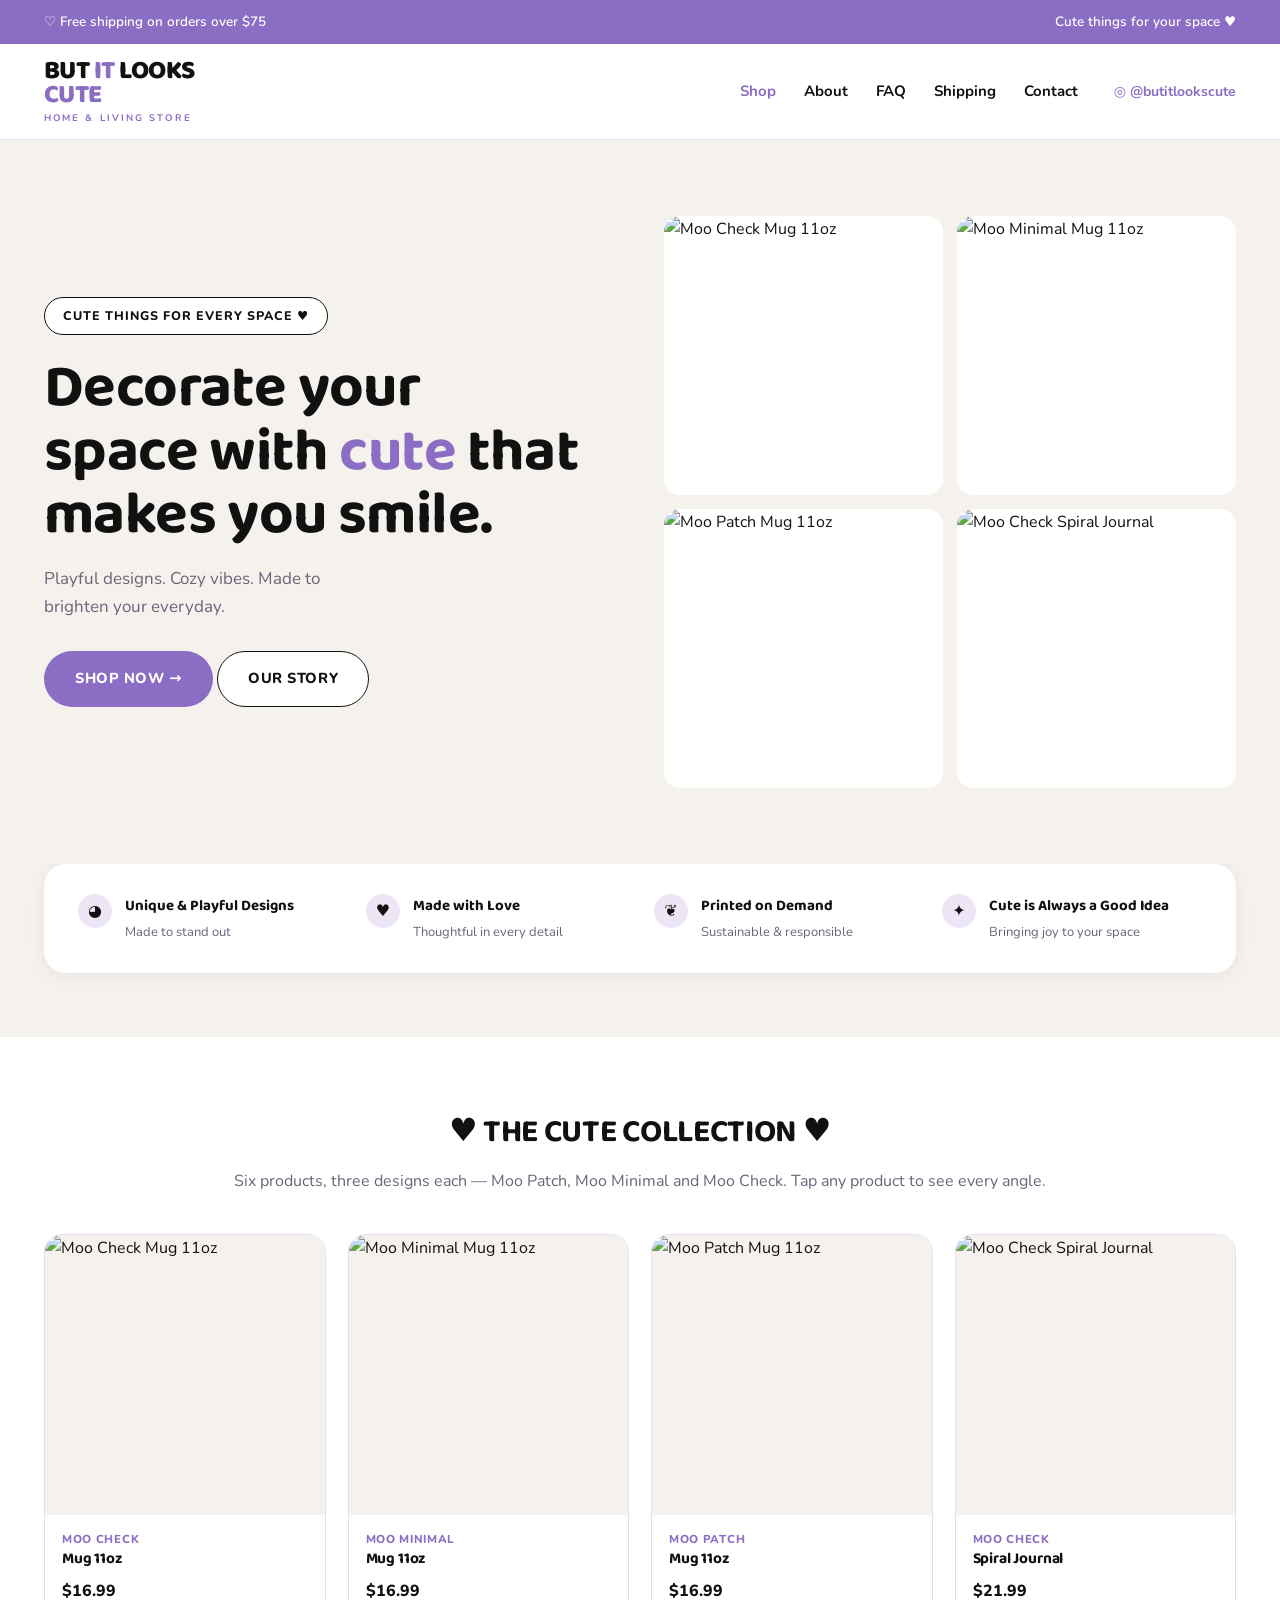
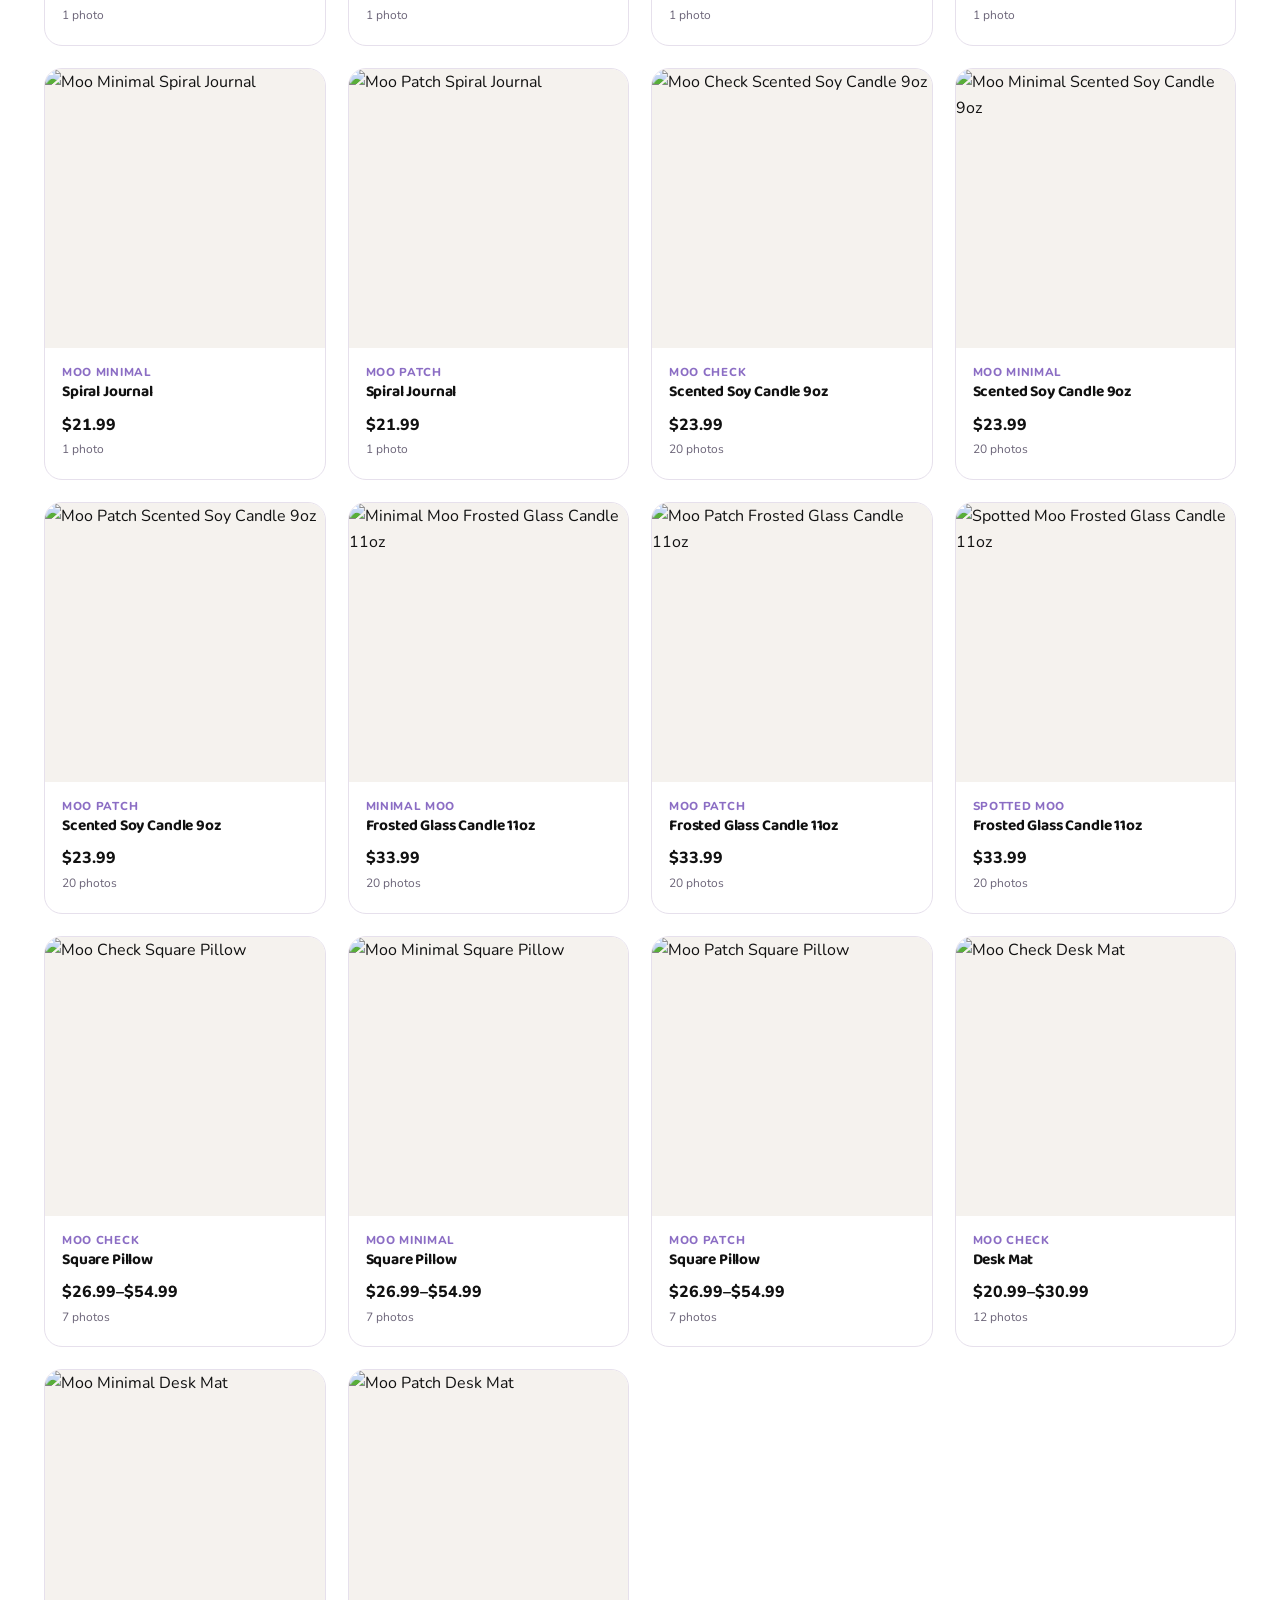
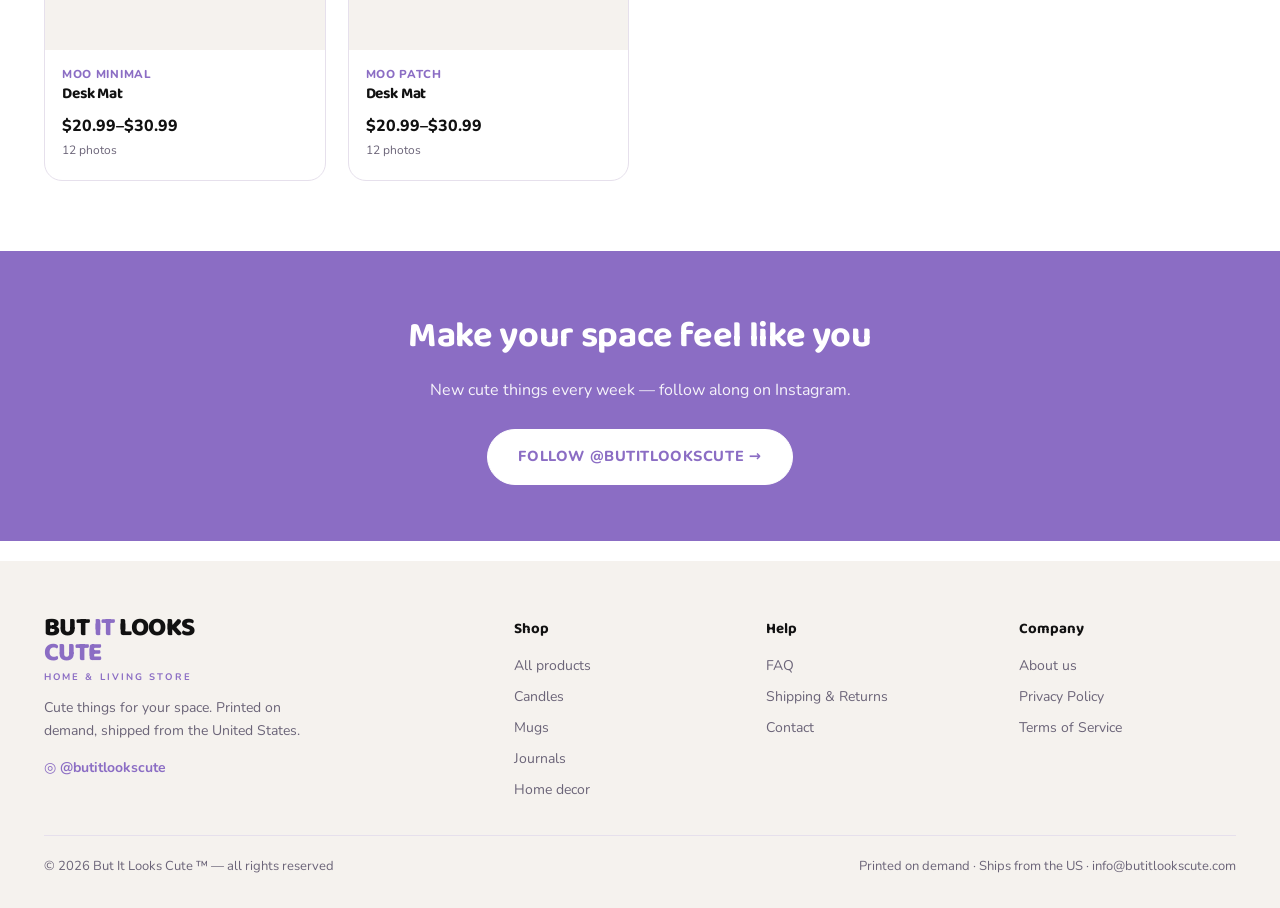
==== index.html @ 98e36f80 "But It Looks Cute magaza sitesi Yedi sayfa: ana sayfa (18 urun, 183 Printify mockup'i, tiklanabilir " ====
<!doctype html>
<html lang="en">
<head>
<meta charset="utf-8">
<meta name="viewport" content="width=device-width, initial-scale=1">
<title>But It Looks Cute — Home &amp; Living Store</title>
<meta name="description" content="Cute things for your space. Playful designs, cozy vibes, made to brighten your everyday. Printed on demand, shipped from the US.">
<link rel="preconnect" href="https://fonts.googleapis.com">
<link rel="preconnect" href="https://fonts.gstatic.com" crossorigin>
<link rel="stylesheet" href="https://fonts.googleapis.com/css2?family=Baloo+2:wght@600;700;800&family=Nunito:wght@400;600;700;800&display=swap">
<link rel="stylesheet" href="/style.css">
</head>
<body>
<div class="ribbon"><div class="wrap">
  <span>♡ Free shipping on orders over $75</span>
  <span>Cute things for your space ♥</span>
</div></div>
<header><div class="wrap">
  <a class="logo" href="/">BUT <span class="p">IT</span> LOOKS<br><span class="p">CUTE</span><small>HOME &amp; LIVING STORE</small></a>
  <nav><a href="/" aria-current="page">Shop</a><a href="/about.html">About</a><a href="/faq.html">FAQ</a><a href="/shipping.html">Shipping</a><a href="/contact.html">Contact</a></nav>
  <a class="ig" href="https://instagram.com/butitlookscute" target="_blank" rel="noopener">◎ @butitlookscute</a>
</div></header>

<div class="hero" style="background:var(--cream);position:relative;overflow:hidden">
  <div class="wrap" style="display:grid;grid-template-columns:1fr 1fr;gap:48px;align-items:center;
       padding-top:76px;padding-bottom:76px">
    <div>
      <span style="display:inline-flex;align-items:center;gap:8px;background:var(--paper);
        border:1.5px solid var(--ink);border-radius:999px;padding:8px 18px;font-weight:800;
        font-size:12.5px;letter-spacing:.08em">CUTE THINGS FOR EVERY SPACE ♥</span>
      <h1 style="font-size:clamp(38px,5vw,60px);line-height:1.06;margin:22px 0 16px">
        Decorate your space with <span style="color:var(--lav)">cute</span> that makes you smile.</h1>
      <p style="font-size:17px;color:var(--mute);max-width:34ch;margin-bottom:30px">
        Playful designs. Cozy vibes. Made to brighten your everyday.</p>
      <a class="btn btn-fill" href="#shop">SHOP NOW →</a>
      <a class="btn btn-out" href="/about.html">OUR STORY</a>
    </div>
    <div style="display:grid;grid-template-columns:1fr 1fr;gap:14px">
      <div style="border-radius:16px;overflow:hidden;background:var(--paper);aspect-ratio:1"><img src="https://images.printify.com/mockup/6a999d6790754f6df309639a/33719/6400/moo-check-mug-11oz-but-it-looks-cute-cow-print-lavender-kitchen-drinkware-cute-gift.jpg?camera_label=front" alt="Moo Check Mug 11oz" loading="lazy" style="width:100%;height:100%;object-fit:cover"></div><div style="border-radius:16px;overflow:hidden;background:var(--paper);aspect-ratio:1"><img src="https://images.printify.com/mockup/6a999d5ed29a10ddcc07c849/33719/6400/moo-minimal-mug-11oz-but-it-looks-cute-cow-print-lavender-kitchen-drinkware-cute-gift.jpg?camera_label=front" alt="Moo Minimal Mug 11oz" loading="lazy" style="width:100%;height:100%;object-fit:cover"></div><div style="border-radius:16px;overflow:hidden;background:var(--paper);aspect-ratio:1"><img src="https://images.printify.com/mockup/6a999d5787fe2ca5920f1106/33719/6400/moo-patch-mug-11oz-but-it-looks-cute-cow-print-lavender-kitchen-drinkware-cute-gift.jpg?camera_label=front" alt="Moo Patch Mug 11oz" loading="lazy" style="width:100%;height:100%;object-fit:cover"></div><div style="border-radius:16px;overflow:hidden;background:var(--paper);aspect-ratio:1"><img src="https://images.printify.com/mockup/6a999e2d75e2ac9a620518e0/65224/7236/moo-check-spiral-journal-but-it-looks-cute-cow-print-lavender-journals-notebooks-cute-gift.jpg?camera_label=front" alt="Moo Check Spiral Journal" loading="lazy" style="width:100%;height:100%;object-fit:cover"></div>
    </div>
  </div>
</div>

<div style="background:var(--cream);padding-bottom:64px"><div class="wrap">
  <div style="background:var(--paper);border-radius:22px;box-shadow:var(--shadow);display:grid;
       grid-template-columns:repeat(4,1fr);gap:28px;padding:30px 34px">
    <div style="display:flex;gap:13px;align-items:flex-start"><div style="width:34px;height:34px;flex:none;border-radius:50%;background:var(--lav-4);display:grid;place-items:center;font-size:16px">◕</div><div><h4 style="font-family:var(--display);margin:0 0 3px;font-size:15px">Unique &amp; Playful Designs</h4><p style="margin:0;font-size:13px;color:var(--mute)">Made to stand out</p></div></div><div style="display:flex;gap:13px;align-items:flex-start"><div style="width:34px;height:34px;flex:none;border-radius:50%;background:var(--lav-4);display:grid;place-items:center;font-size:16px">♥</div><div><h4 style="font-family:var(--display);margin:0 0 3px;font-size:15px">Made with Love</h4><p style="margin:0;font-size:13px;color:var(--mute)">Thoughtful in every detail</p></div></div><div style="display:flex;gap:13px;align-items:flex-start"><div style="width:34px;height:34px;flex:none;border-radius:50%;background:var(--lav-4);display:grid;place-items:center;font-size:16px">❦</div><div><h4 style="font-family:var(--display);margin:0 0 3px;font-size:15px">Printed on Demand</h4><p style="margin:0;font-size:13px;color:var(--mute)">Sustainable &amp; responsible</p></div></div><div style="display:flex;gap:13px;align-items:flex-start"><div style="width:34px;height:34px;flex:none;border-radius:50%;background:var(--lav-4);display:grid;place-items:center;font-size:16px">✦</div><div><h4 style="font-family:var(--display);margin:0 0 3px;font-size:15px">Cute is Always a Good Idea</h4><p style="margin:0;font-size:13px;color:var(--mute)">Bringing joy to your space</p></div></div>
  </div>
</div></div>

<section id="shop"><div class="wrap">
  <h2 class="sec-title">♥ THE CUTE COLLECTION ♥</h2>
  <p class="sec-sub">Six products, three designs each — Moo Patch, Moo Minimal and Moo Check.
    Tap any product to see every angle.</p>
  <div class="prods" id="izgara"></div>
</div></section>

<div style="background:var(--lav);color:#fff;text-align:center;padding:56px 0">
  <div class="wrap">
    <h2 style="font-size:clamp(24px,3.4vw,36px);margin:0 0 10px">Make your space feel like you</h2>
    <p style="margin:0 0 26px;opacity:.92">New cute things every week — follow along on Instagram.</p>
    <a class="btn btn-out" style="background:#fff;border-color:#fff;color:var(--lav)"
       href="https://instagram.com/butitlookscute" target="_blank" rel="noopener">FOLLOW @BUTITLOOKSCUTE →</a>
  </div>
</div>

<div class="perde" id="perde">
  <div class="kutu" style="max-width:1020px;margin:24px auto;position:relative">
    <button class="kapat" id="kapat" aria-label="Close">×</button>
    <div class="pencere" id="pencere"></div>
  </div>
</div>

<script>
(async function(){
  const K = await (await fetch('/katalog.json')).json();
  const izgara = document.getElementById('izgara');
  izgara.innerHTML = K.map((u,i) => `
    <div class="card" data-i="${i}" role="button" tabindex="0">
      <div class="ph"><img src="${u.gorseller[0]||''}" alt="${u.ad}" loading="lazy"></div>
      <div class="body">
        <div class="dz">${u.dz}</div>
        <h3>${u.tip}</h3>
        <div class="pr">$${u.fiyat}${u.fiyatMax !== u.fiyat ? '–$' + u.fiyatMax : ''}</div>
        <div class="say">${u.gorseller.length} photo${u.gorseller.length > 1 ? 's' : ''}</div>
      </div>
    </div>`).join('');

  const perde = document.getElementById('perde');
  const pencere = document.getElementById('pencere');

  function ac(i) {
    const u = K[i];
    pencere.innerHTML = `
      <div class="galeri">
        <div class="buyuk"><img id="buyuk" src="${u.gorseller[0]||''}" alt="${u.ad}"></div>
        <div class="kucukler">${u.gorseller.slice(0,15).map((g,j) =>
          `<button data-g="${j}"${j===0?' aria-current="true"':''}>
             <img src="${g}" alt="View ${j+1}" loading="lazy"></button>`).join('')}</div>
      </div>
      <div class="detay">
        <div class="dz">${u.dz}</div>
        <h2>${u.tip}</h2>
        <p style="color:var(--mute);margin:0">${u.aciklama}</p>
        <div class="fiyat">$${u.fiyat}${u.fiyatMax !== u.fiyat ? ' – $' + u.fiyatMax : ''}</div>
        <ul>${u.ozellik.map(o => `<li>${o}</li>`).join('')}</ul>
        ${u.secenek ? `<p style="font-size:14px;color:var(--mute)">${u.secenek} sizes and options available at checkout.</p>` : ''}
        <a class="btn btn-fill" href="mailto:info@butitlookscute.com?subject=Order%20enquiry%20—%20${encodeURIComponent(u.ad)}">ASK ABOUT THIS ITEM</a>
        <p class="not">Printed on demand and shipped from the US. We do not accept returns —
          if your item arrives damaged we will send a replacement. See
          <a href="/shipping.html" style="color:var(--lav)">shipping &amp; returns</a>.</p>
      </div>`;
    const buyuk = pencere.querySelector('#buyuk');
    pencere.querySelectorAll('.kucukler button').forEach(b => b.addEventListener('click', () => {
      buyuk.src = u.gorseller[+b.dataset.g];
      pencere.querySelectorAll('.kucukler button').forEach(x => x.removeAttribute('aria-current'));
      b.setAttribute('aria-current', 'true');
    }));
    perde.setAttribute('data-acik', '1');
    document.body.style.overflow = 'hidden';
  }
  function kapat() { perde.removeAttribute('data-acik'); document.body.style.overflow = ''; }

  izgara.addEventListener('click', e => {
    const c = e.target.closest('.card'); if (c) ac(+c.dataset.i);
  });
  izgara.addEventListener('keydown', e => {
    if (e.key === 'Enter' || e.key === ' ') { const c = e.target.closest('.card');
      if (c) { e.preventDefault(); ac(+c.dataset.i); } }
  });
  document.getElementById('kapat').addEventListener('click', kapat);
  perde.addEventListener('click', e => { if (e.target === perde) kapat(); });
  document.addEventListener('keydown', e => { if (e.key === 'Escape') kapat(); });
})();
</script>
<footer><div class="wrap">
  <div class="fgrid">
    <div>
      <a class="logo" href="/">BUT <span class="p">IT</span> LOOKS<br><span class="p">CUTE</span><small>HOME &amp; LIVING STORE</small></a>
      <p style="color:var(--mute);margin-top:14px;max-width:34ch">
        Cute things for your space. Printed on demand, shipped from the United States.</p>
      <p style="margin-top:12px"><a class="ig" href="https://instagram.com/butitlookscute" target="_blank" rel="noopener">◎ @butitlookscute</a></p>
    </div>
    <div><h5>Shop</h5><ul>
      <li><a href="/#shop">All products</a></li><li><a href="/#shop">Candles</a></li>
      <li><a href="/#shop">Mugs</a></li><li><a href="/#shop">Journals</a></li>
      <li><a href="/#shop">Home decor</a></li></ul></div>
    <div><h5>Help</h5><ul>
      <li><a href="/faq.html">FAQ</a></li><li><a href="/shipping.html">Shipping &amp; Returns</a></li>
      <li><a href="/contact.html">Contact</a></li></ul></div>
    <div><h5>Company</h5><ul>
      <li><a href="/about.html">About us</a></li><li><a href="/privacy.html">Privacy Policy</a></li>
      <li><a href="/terms.html">Terms of Service</a></li></ul></div>
  </div>
  <div class="fbot">
    <span>© 2026 But It Looks Cute ™ — all rights reserved</span>
    <span>Printed on demand · Ships from the US · <a href="mailto:info@butitlookscute.com">info@butitlookscute.com</a></span>
  </div>
</div></footer>
</body></html>
---- style.css ----
:root{
  --lav:#8B6DC4; --lav-2:#A78BD0; --lav-3:#C9B8E0; --lav-4:#EDE6F6;
  --ink:#111111; --cream:#F5F2EE; --paper:#FFFFFF; --mute:#6B6478;
  --line:#E6E0EC; --radius:18px; --shadow:0 2px 20px rgba(17,17,17,.06);
  --display:"Baloo 2","Trebuchet MS",system-ui,sans-serif;
  --body:"Nunito",system-ui,-apple-system,sans-serif;
}
*{box-sizing:border-box}
body{margin:0;background:var(--paper);color:var(--ink);font-family:var(--body);font-size:16px;line-height:1.65}
img{max-width:100%;display:block}
a{color:inherit;text-decoration:none}
.wrap{max-width:1240px;margin:0 auto;padding:0 24px}
.ribbon{background:var(--lav);color:#fff;font-size:13.5px;font-weight:600}
.ribbon .wrap{display:flex;justify-content:space-between;align-items:center;padding:11px 24px;gap:16px}
header{background:var(--paper);border-bottom:1px solid var(--line);position:sticky;top:0;z-index:40}
header .wrap{display:flex;align-items:center;gap:36px;padding-top:16px;padding-bottom:16px}
.logo{font-family:var(--display);font-weight:800;line-height:.92;letter-spacing:-.02em;font-size:26px;white-space:nowrap}
.logo .p{color:var(--lav)}
.logo small{display:block;font-family:var(--body);font-size:9.5px;font-weight:700;letter-spacing:.22em;color:var(--lav);margin-top:6px}
nav{display:flex;gap:28px;font-weight:700;font-size:15px;margin-left:auto}
nav a:hover,nav a[aria-current]{color:var(--lav)}
.ig{display:inline-flex;align-items:center;gap:7px;font-weight:700;font-size:14px;color:var(--lav)}
h1,h2,h3{font-family:var(--display);letter-spacing:-.01em;text-wrap:balance}
section{padding:70px 0}
.sec-title{text-align:center;font-size:clamp(24px,3vw,32px);margin:0 0 8px}
.sec-sub{text-align:center;color:var(--mute);margin:0 0 40px}
.btn{display:inline-block;border-radius:999px;padding:15px 30px;font-weight:800;font-size:14.5px;
  letter-spacing:.04em;border:1.5px solid transparent;transition:transform .15s ease;cursor:pointer}
.btn:hover{transform:translateY(-2px)}
.btn-fill{background:var(--lav);color:#fff}
.btn-out{background:var(--paper);border-color:var(--ink)}
.prods{display:grid;grid-template-columns:repeat(4,1fr);gap:22px}
.card{border:1px solid var(--line);border-radius:var(--radius);overflow:hidden;background:var(--paper);
  transition:transform .18s ease,box-shadow .18s ease;cursor:pointer;text-align:left}
.card:hover{transform:translateY(-4px);box-shadow:var(--shadow)}
.card .ph{aspect-ratio:1;background:var(--cream);overflow:hidden}
.card .ph img{width:100%;height:100%;object-fit:cover}
.card .body{padding:15px 17px 19px}
.card h3{font-size:15.5px;margin:0 0 4px;line-height:1.3}
.card .dz{font-size:11.5px;color:var(--lav);font-weight:800;letter-spacing:.06em;text-transform:uppercase}
.card .pr{font-weight:800;margin-top:9px;font-size:16px}
.card .say{font-size:12px;color:var(--mute);margin-top:2px}
footer{background:var(--cream);padding:56px 0 30px;font-size:14px;margin-top:20px}
.fgrid{display:grid;grid-template-columns:2fr 1fr 1fr 1fr;gap:36px}
footer h5{font-family:var(--display);font-size:15px;margin:0 0 12px}
footer ul{list-style:none;margin:0;padding:0;display:grid;gap:8px;color:var(--mute)}
footer a:hover{color:var(--lav)}
.fbot{border-top:1px solid var(--line);margin-top:34px;padding-top:20px;display:flex;
  justify-content:space-between;gap:16px;color:var(--mute);font-size:13px;flex-wrap:wrap}
/* --- icerik sayfalari --- */
.doc{max-width:760px;margin:0 auto;padding:64px 24px 20px}
.doc h1{font-size:clamp(30px,4vw,42px);margin:0 0 10px}
.doc .kicik{color:var(--mute);margin:0 0 40px}
.doc h2{font-size:21px;margin:38px 0 10px}
.doc p,.doc li{color:#2A2733}
.doc ul{padding-left:20px;display:grid;gap:7px}
.doc .kutu{background:var(--cream);border-radius:var(--radius);padding:22px 26px;margin:26px 0}
.doc .kutu p:last-child{margin-bottom:0}
/* --- urun penceresi --- */
.perde{position:fixed;inset:0;background:rgba(17,17,17,.55);display:none;z-index:60;
  padding:24px;overflow:auto}
.perde[data-acik]{display:block}
.pencere{background:var(--paper);border-radius:22px;max-width:1020px;margin:24px auto;overflow:hidden;
  display:grid;grid-template-columns:1.15fr 1fr}
.galeri{background:var(--cream);padding:20px}
.buyuk{aspect-ratio:1;border-radius:14px;overflow:hidden;background:var(--paper)}
.buyuk img{width:100%;height:100%;object-fit:cover}
.kucukler{display:grid;grid-template-columns:repeat(5,1fr);gap:8px;margin-top:12px}
.kucukler button{padding:0;border:2px solid transparent;border-radius:9px;overflow:hidden;
  background:var(--paper);cursor:pointer;aspect-ratio:1}
.kucukler button[aria-current]{border-color:var(--lav)}
.kucukler img{width:100%;height:100%;object-fit:cover}
.detay{padding:32px 34px}
.detay .dz{font-size:11.5px;color:var(--lav);font-weight:800;letter-spacing:.06em;text-transform:uppercase}
.detay h2{font-size:25px;margin:6px 0 6px}
.detay .fiyat{font-size:24px;font-weight:800;margin:14px 0 18px}
.detay ul{list-style:none;padding:0;margin:0 0 22px;display:grid;gap:8px;color:var(--mute);font-size:14.5px}
.detay li::before{content:"♥ ";color:var(--lav-2)}
.kapat{position:absolute;top:14px;right:18px;background:var(--paper);border:1px solid var(--line);
  width:38px;height:38px;border-radius:50%;font-size:19px;cursor:pointer;line-height:1}
.perde .kutu{position:relative}
.not{font-size:13px;color:var(--mute);border-top:1px solid var(--line);padding-top:16px;margin-top:20px}
@media(max-width:960px){
  nav{display:none}
  .prods{grid-template-columns:repeat(2,1fr)}
  .pencere{grid-template-columns:1fr}
  .fgrid{grid-template-columns:1fr 1fr}
}
@media(max-width:560px){ .prods{grid-template-columns:1fr} }
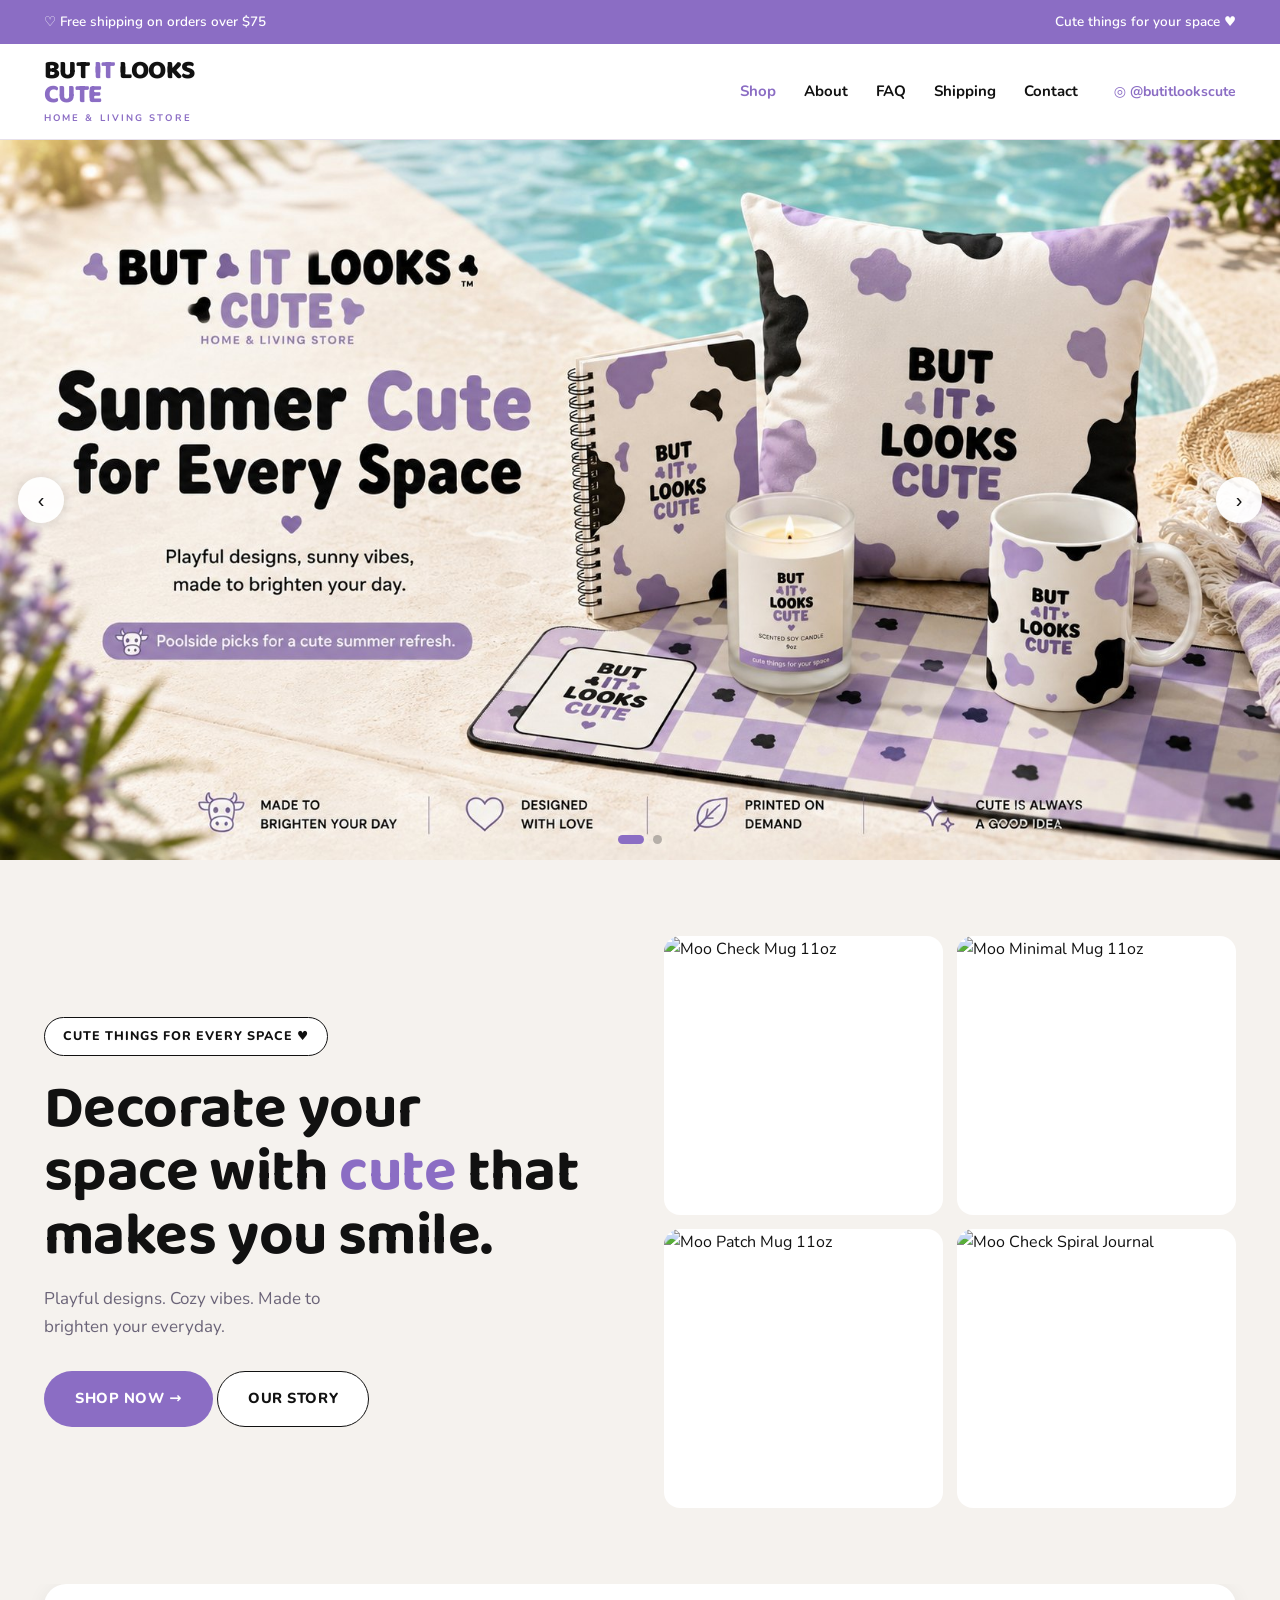
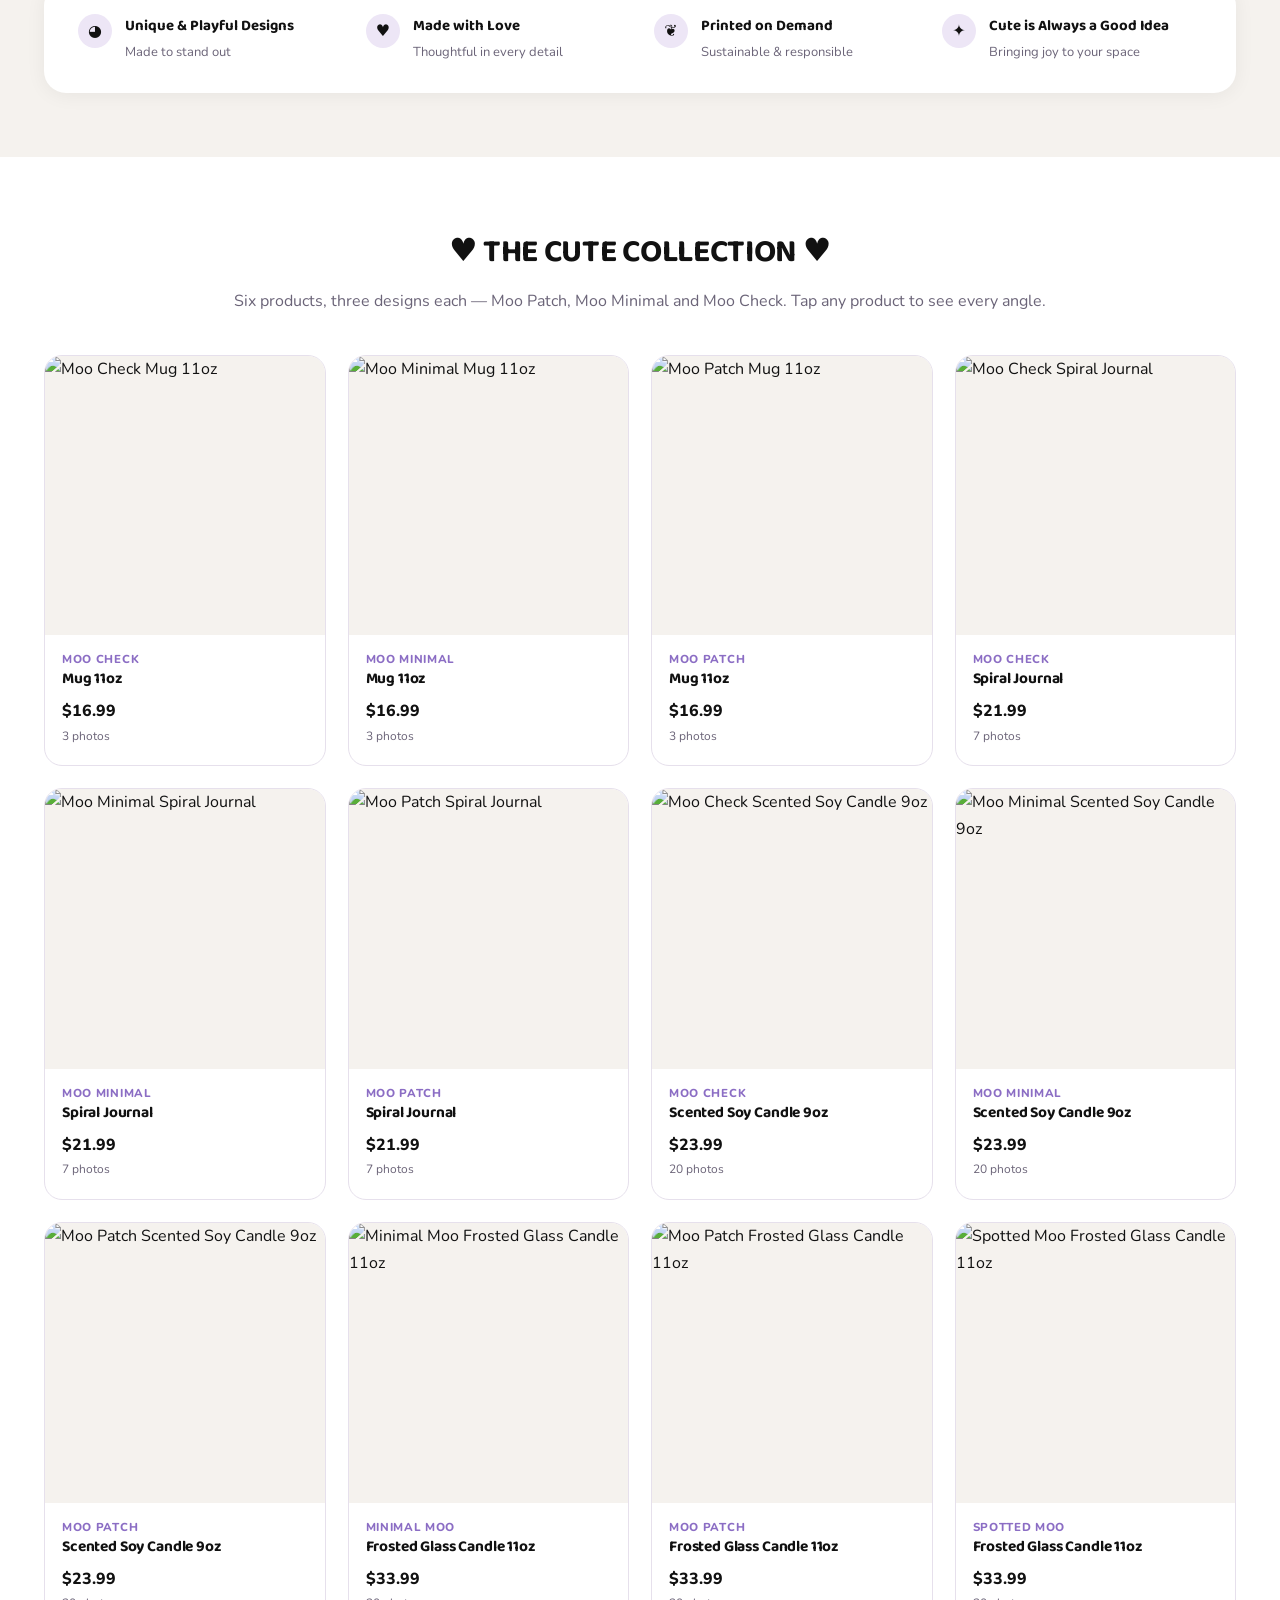
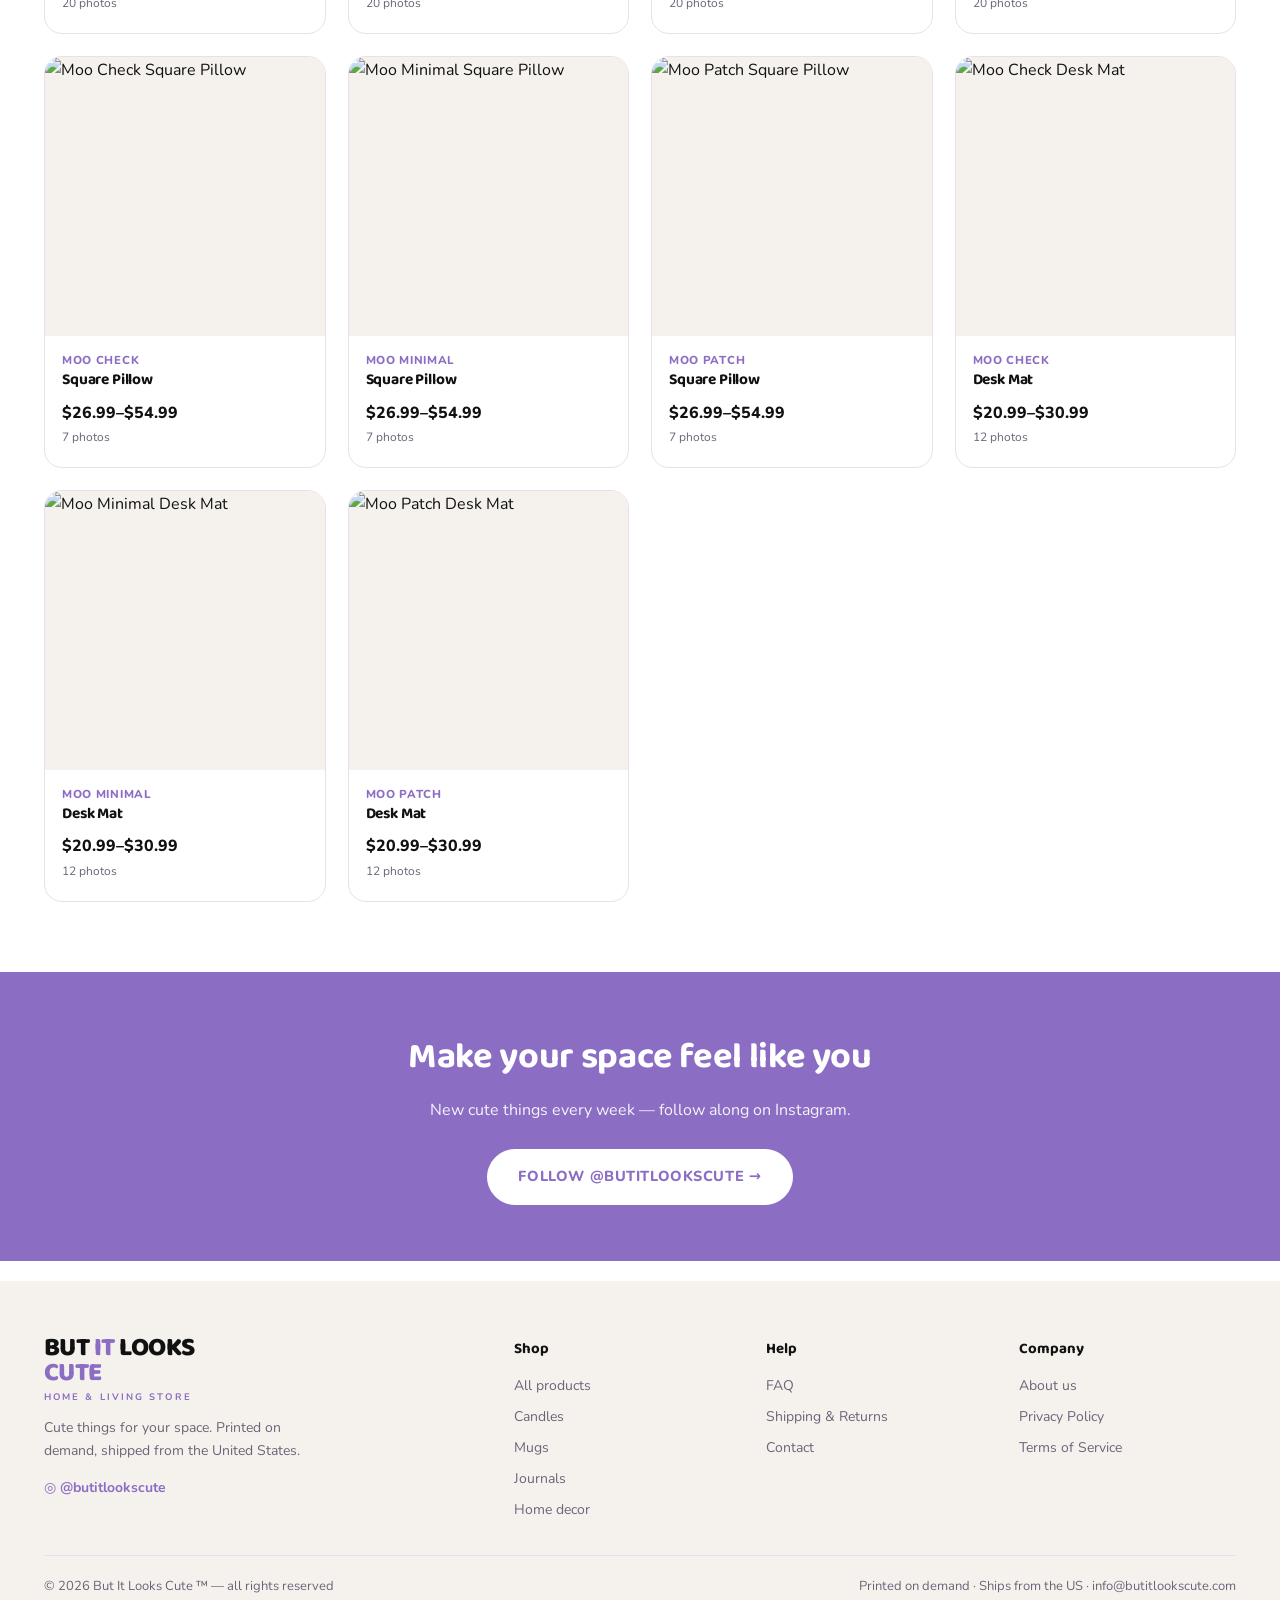
==== commit c0124d10: "Giris banner seridi + duzeltilmis urun gorselleri + ekstra cekimler BANNER SERIDI. Iki banner ana sa" ====
--- a/index.html
+++ b/index.html
@@ -21,6 +21,16 @@
   <a class="ig" href="https://instagram.com/butitlookscute" target="_blank" rel="noopener">◎ @butitlookscute</a>
 </div></header>
 
+<div class="serit" id="serit">
+  <div class="kaydir" id="kaydir">
+    <figure><img src="/img/banner-1.jpg" alt="Summer Cute for Every Space — poolside picks" fetchpriority="high" width="1672" height="941"></figure>
+    <figure><img src="/img/banner-2.jpg" alt="Cute details for every corner" loading="lazy" width="1672" height="941"></figure>
+  </div>
+  <button class="ok sol" id="okSol" aria-label="Previous">‹</button>
+  <button class="ok sag" id="okSag" aria-label="Next">›</button>
+  <div class="noktalar" id="noktalar"></div>
+</div>
+
 <div class="hero" style="background:var(--cream);position:relative;overflow:hidden">
   <div class="wrap" style="display:grid;grid-template-columns:1fr 1fr;gap:48px;align-items:center;
        padding-top:76px;padding-bottom:76px">
@@ -72,6 +82,45 @@
 </div>
 
 <script>
+// --- giris seridi: otomatik dondurur, tiklaninca durur ---
+(function(){
+  const kaydir = document.getElementById('kaydir');
+  const say = kaydir.children.length;
+  const noktalar = document.getElementById('noktalar');
+  let i = 0, sayac = null;
+
+  noktalar.innerHTML = Array.from({length: say}, (_, j) =>
+    `<button data-j="${j}" aria-label="Slide ${j+1}"${j===0?' aria-current="true"':''}></button>`).join('');
+
+  function goster(n) {
+    i = (n + say) % say;
+    kaydir.style.transform = `translateX(-${i * 100}%)`;
+    noktalar.querySelectorAll('button').forEach((b, j) =>
+      j === i ? b.setAttribute('aria-current','true') : b.removeAttribute('aria-current'));
+  }
+  function basla() { dur(); sayac = setInterval(() => goster(i + 1), 6000); }
+  function dur() { if (sayac) clearInterval(sayac); sayac = null; }
+
+  document.getElementById('okSag').addEventListener('click', () => { goster(i + 1); basla(); });
+  document.getElementById('okSol').addEventListener('click', () => { goster(i - 1); basla(); });
+  noktalar.addEventListener('click', e => {
+    const b = e.target.closest('button'); if (b) { goster(+b.dataset.j); basla(); } });
+  const serit = document.getElementById('serit');
+  serit.addEventListener('mouseenter', dur);
+  serit.addEventListener('mouseleave', basla);
+  // dokunmatik kaydirma
+  let x0 = null;
+  serit.addEventListener('touchstart', e => { x0 = e.touches[0].clientX; dur(); }, {passive:true});
+  serit.addEventListener('touchend', e => {
+    if (x0 === null) return;
+    const d = e.changedTouches[0].clientX - x0;
+    if (Math.abs(d) > 40) goster(i + (d < 0 ? 1 : -1));
+    x0 = null; basla();
+  }, {passive:true});
+  // hareketi azalt tercihi
+  if (!window.matchMedia('(prefers-reduced-motion: reduce)').matches) basla();
+})();
+
 (async function(){
   const K = await (await fetch('/katalog.json')).json();
   const izgara = document.getElementById('izgara');
--- a/style.css
+++ b/style.css
@@ -87,3 +87,19 @@
   .fgrid{grid-template-columns:1fr 1fr}
 }
 @media(max-width:560px){ .prods{grid-template-columns:1fr} }
+
+/* --- giris banner seridi --- */
+.serit{position:relative;overflow:hidden;background:var(--cream)}
+.kaydir{display:flex;transition:transform .6s cubic-bezier(.4,0,.2,1)}
+.kaydir figure{margin:0;min-width:100%}
+.kaydir img{width:100%;height:auto;display:block}
+.serit .ok{position:absolute;top:50%;transform:translateY(-50%);background:rgba(255,255,255,.92);
+  border:none;width:46px;height:46px;border-radius:50%;font-size:20px;cursor:pointer;
+  box-shadow:0 2px 12px rgba(17,17,17,.14);display:grid;place-items:center;color:var(--ink)}
+.serit .ok:hover{background:#fff}
+.serit .sol{left:18px} .serit .sag{right:18px}
+.noktalar{position:absolute;bottom:16px;left:0;right:0;display:flex;justify-content:center;gap:9px}
+.noktalar button{width:9px;height:9px;border-radius:50%;border:none;background:rgba(17,17,17,.28);
+  padding:0;cursor:pointer;transition:width .25s ease}
+.noktalar button[aria-current]{background:var(--lav);width:26px;border-radius:5px}
+@media(max-width:700px){ .serit .ok{width:36px;height:36px;font-size:16px} .serit .sol{left:8px} .serit .sag{right:8px} }
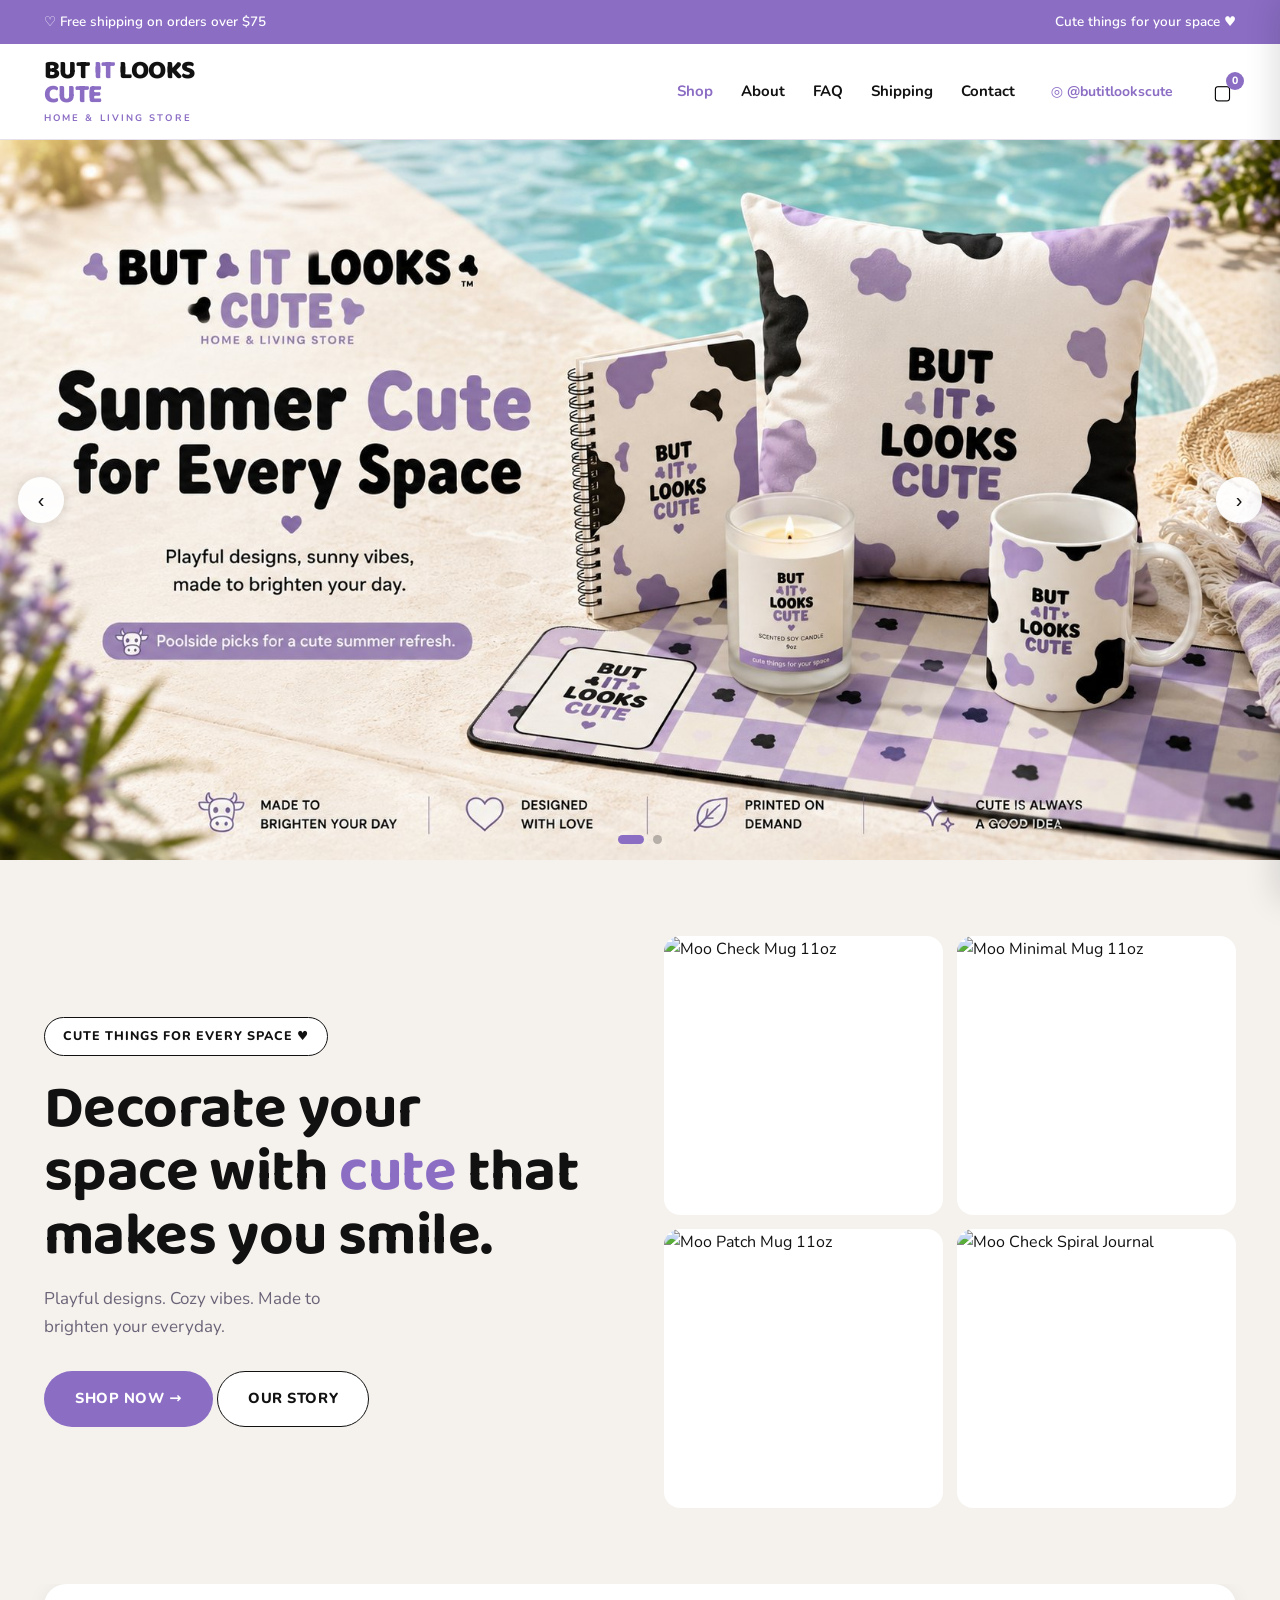
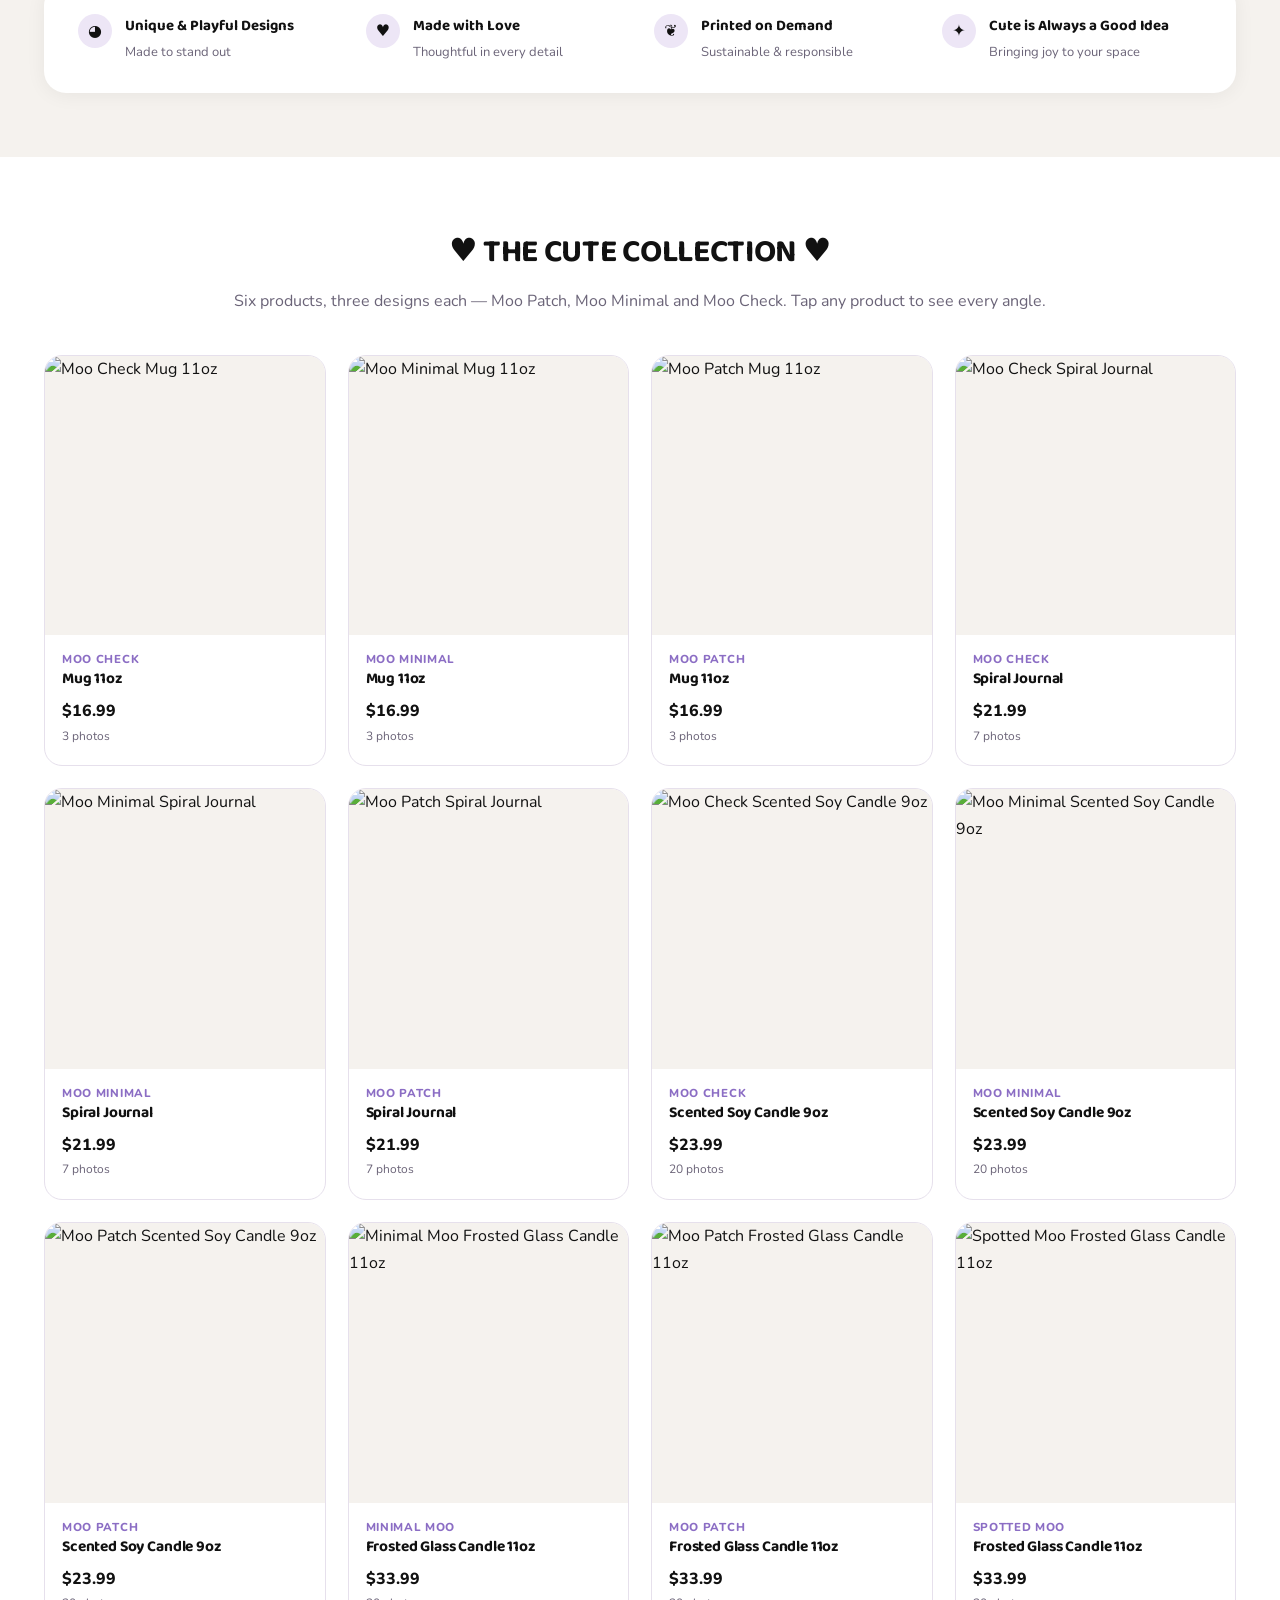
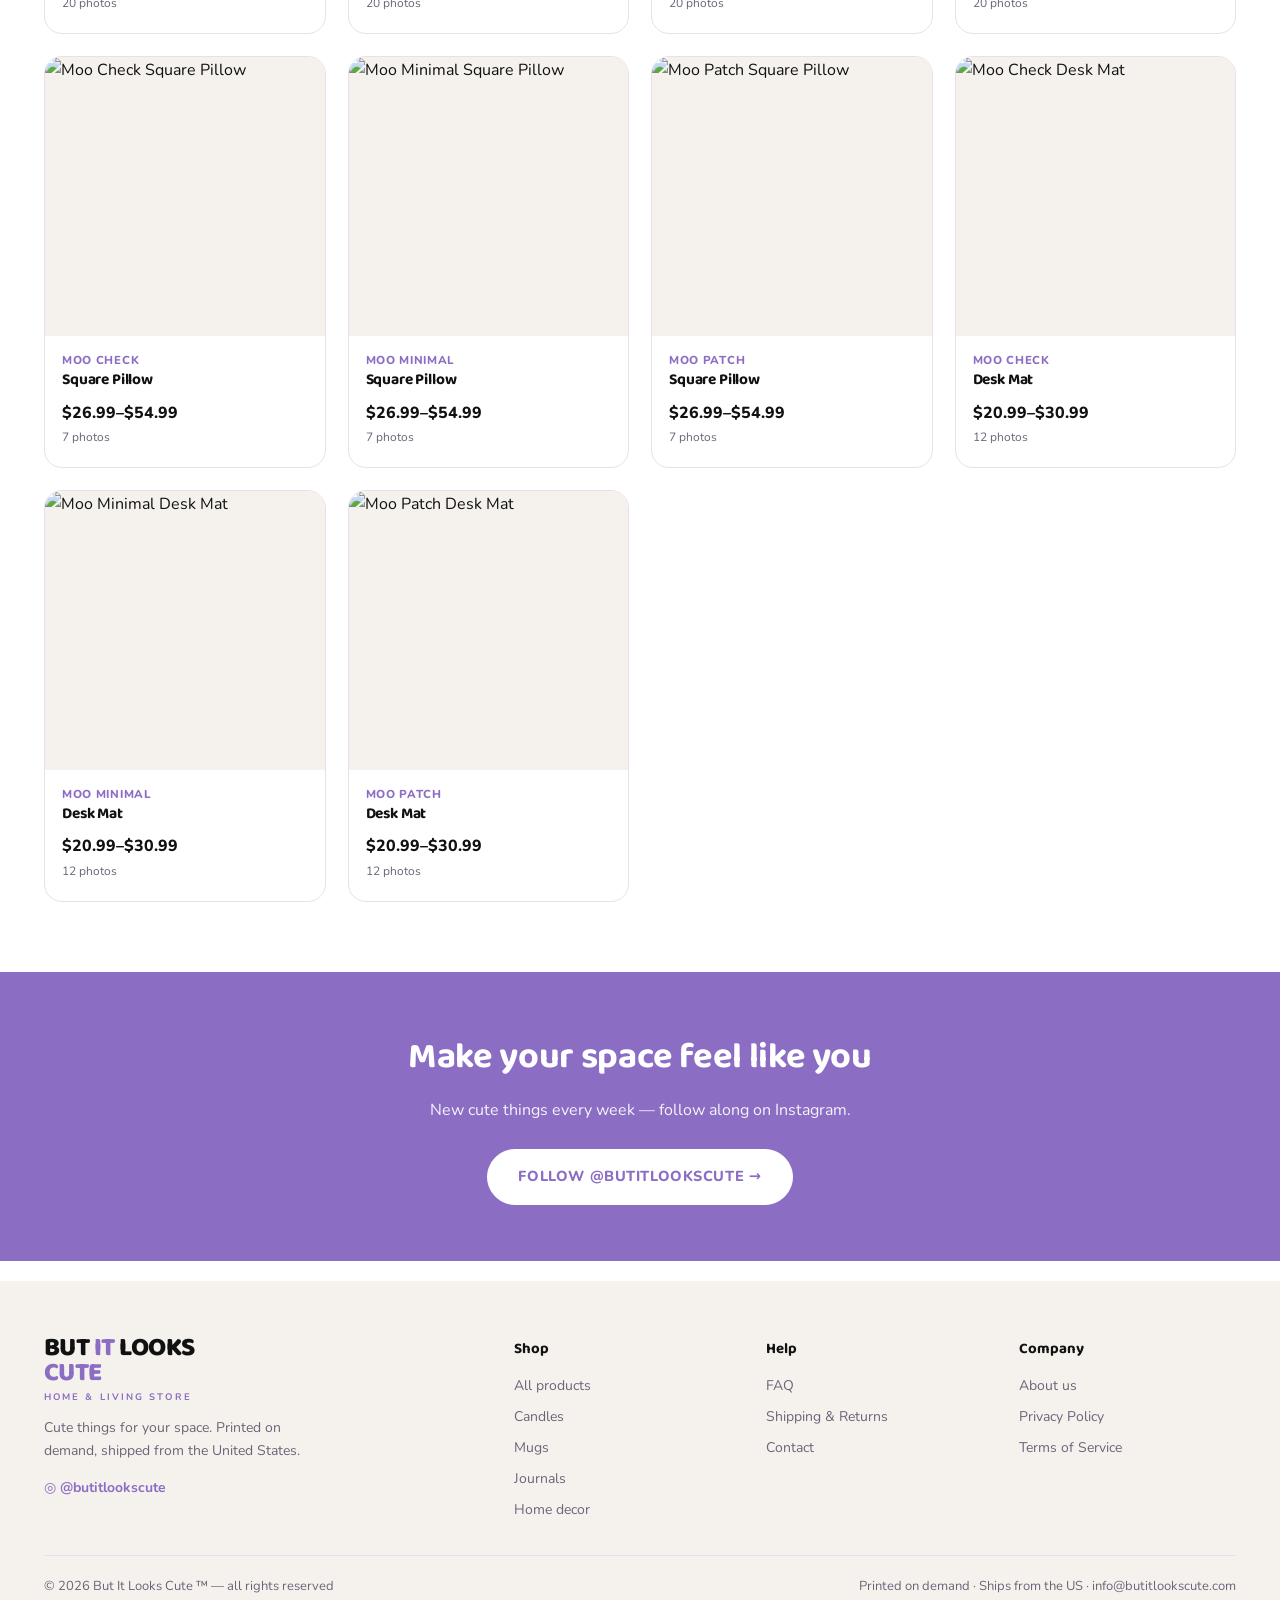
==== commit b24f174a: "Sepet, odeme akisi ve tesekkur sayfasi Sepet tarayicida durur (sepet.js, her sayfada yuklenir): urun" ====
--- a/index.html
+++ b/index.html
@@ -19,7 +19,18 @@
   <a class="logo" href="/">BUT <span class="p">IT</span> LOOKS<br><span class="p">CUTE</span><small>HOME &amp; LIVING STORE</small></a>
   <nav><a href="/" aria-current="page">Shop</a><a href="/about.html">About</a><a href="/faq.html">FAQ</a><a href="/shipping.html">Shipping</a><a href="/contact.html">Contact</a></nav>
   <a class="ig" href="https://instagram.com/butitlookscute" target="_blank" rel="noopener">◎ @butitlookscute</a>
+  <button class="sepet-dugme" id="sepetAc" aria-label="Basket">▢<b id="sepetSayi">0</b></button>
 </div></header>
+
+<aside class="cekmece" id="cekmece" aria-label="Shopping basket">
+  <header><h3>Your basket</h3><button class="kapat" id="sepetKapat" aria-label="Close" style="position:static">×</button></header>
+  <div class="liste" id="sepetListe"></div>
+  <div class="alt">
+    <div class="toplam"><span>Subtotal</span><span id="sepetToplam">$0.00</span></div>
+    <p class="kargo-not" id="kargoNot">Free shipping on orders over $75</p>
+    <button class="btn btn-fill" id="odeme">CHECKOUT →</button>
+  </div>
+</aside>
 
 <div class="serit" id="serit">
   <div class="kaydir" id="kaydir">
@@ -154,11 +165,12 @@
         <div class="fiyat">$${u.fiyat}${u.fiyatMax !== u.fiyat ? ' – $' + u.fiyatMax : ''}</div>
         <ul>${u.ozellik.map(o => `<li>${o}</li>`).join('')}</ul>
         ${u.secenek ? `<p style="font-size:14px;color:var(--mute)">${u.secenek} sizes and options available at checkout.</p>` : ''}
-        <a class="btn btn-fill" href="mailto:info@butitlookscute.com?subject=Order%20enquiry%20—%20${encodeURIComponent(u.ad)}">ASK ABOUT THIS ITEM</a>
+        <button class="btn btn-fill" id="ekle">ADD TO BASKET →</button>
         <p class="not">Printed on demand and shipped from the US. We do not accept returns —
           if your item arrives damaged we will send a replacement. See
           <a href="/shipping.html" style="color:var(--lav)">shipping &amp; returns</a>.</p>
       </div>`;
+    pencere.querySelector('#ekle').addEventListener('click', () => { window.sepeteEkle(u); kapat(); });
     const buyuk = pencere.querySelector('#buyuk');
     pencere.querySelectorAll('.kucukler button').forEach(b => b.addEventListener('click', () => {
       buyuk.src = u.gorseller[+b.dataset.g];
@@ -206,4 +218,5 @@
     <span>Printed on demand · Ships from the US · <a href="mailto:info@butitlookscute.com">info@butitlookscute.com</a></span>
   </div>
 </div></footer>
+<script src="/sepet.js" defer></script>
 </body></html>
--- a/style.css
+++ b/style.css
@@ -103,3 +103,29 @@
   padding:0;cursor:pointer;transition:width .25s ease}
 .noktalar button[aria-current]{background:var(--lav);width:26px;border-radius:5px}
 @media(max-width:700px){ .serit .ok{width:36px;height:36px;font-size:16px} .serit .sol{left:8px} .serit .sag{right:8px} }
+
+/* --- sepet --- */
+.sepet-dugme{position:relative;background:none;border:none;font-size:20px;cursor:pointer;padding:4px}
+.sepet-dugme b{position:absolute;top:-4px;right:-8px;background:var(--lav);color:#fff;font-size:10.5px;
+  min-width:18px;height:18px;border-radius:9px;display:grid;place-items:center;font-family:var(--body);font-weight:800}
+.cekmece{position:fixed;top:0;right:0;bottom:0;width:min(420px,100%);background:var(--paper);
+  z-index:70;transform:translateX(100%);transition:transform .3s cubic-bezier(.4,0,.2,1);
+  display:flex;flex-direction:column;box-shadow:-4px 0 30px rgba(17,17,17,.14)}
+.cekmece[data-acik]{transform:translateX(0)}
+.cekmece header{position:static;border:none;padding:22px 24px 16px;display:flex;
+  justify-content:space-between;align-items:center;border-bottom:1px solid var(--line)}
+.cekmece h3{margin:0;font-size:19px}
+.cekmece .liste{flex:1;overflow:auto;padding:16px 24px}
+.satir{display:grid;grid-template-columns:64px 1fr auto;gap:13px;align-items:center;
+  padding:13px 0;border-bottom:1px solid var(--line)}
+.satir img{width:64px;height:64px;object-fit:cover;border-radius:10px;background:var(--cream)}
+.satir h4{margin:0 0 2px;font-family:var(--display);font-size:14.5px;line-height:1.25}
+.satir .dz{font-size:11px;color:var(--lav);font-weight:800;letter-spacing:.05em;text-transform:uppercase}
+.adet{display:flex;align-items:center;gap:8px;margin-top:6px}
+.adet button{width:24px;height:24px;border:1px solid var(--line);background:var(--paper);
+  border-radius:6px;cursor:pointer;font-size:14px;line-height:1}
+.cekmece .alt{padding:20px 24px;border-top:1px solid var(--line);background:var(--cream)}
+.toplam{display:flex;justify-content:space-between;font-weight:800;font-size:18px;margin-bottom:6px}
+.kargo-not{font-size:13px;color:var(--mute);margin:0 0 16px}
+.cekmece .btn{width:100%;text-align:center}
+.bos{text-align:center;color:var(--mute);padding:50px 20px}
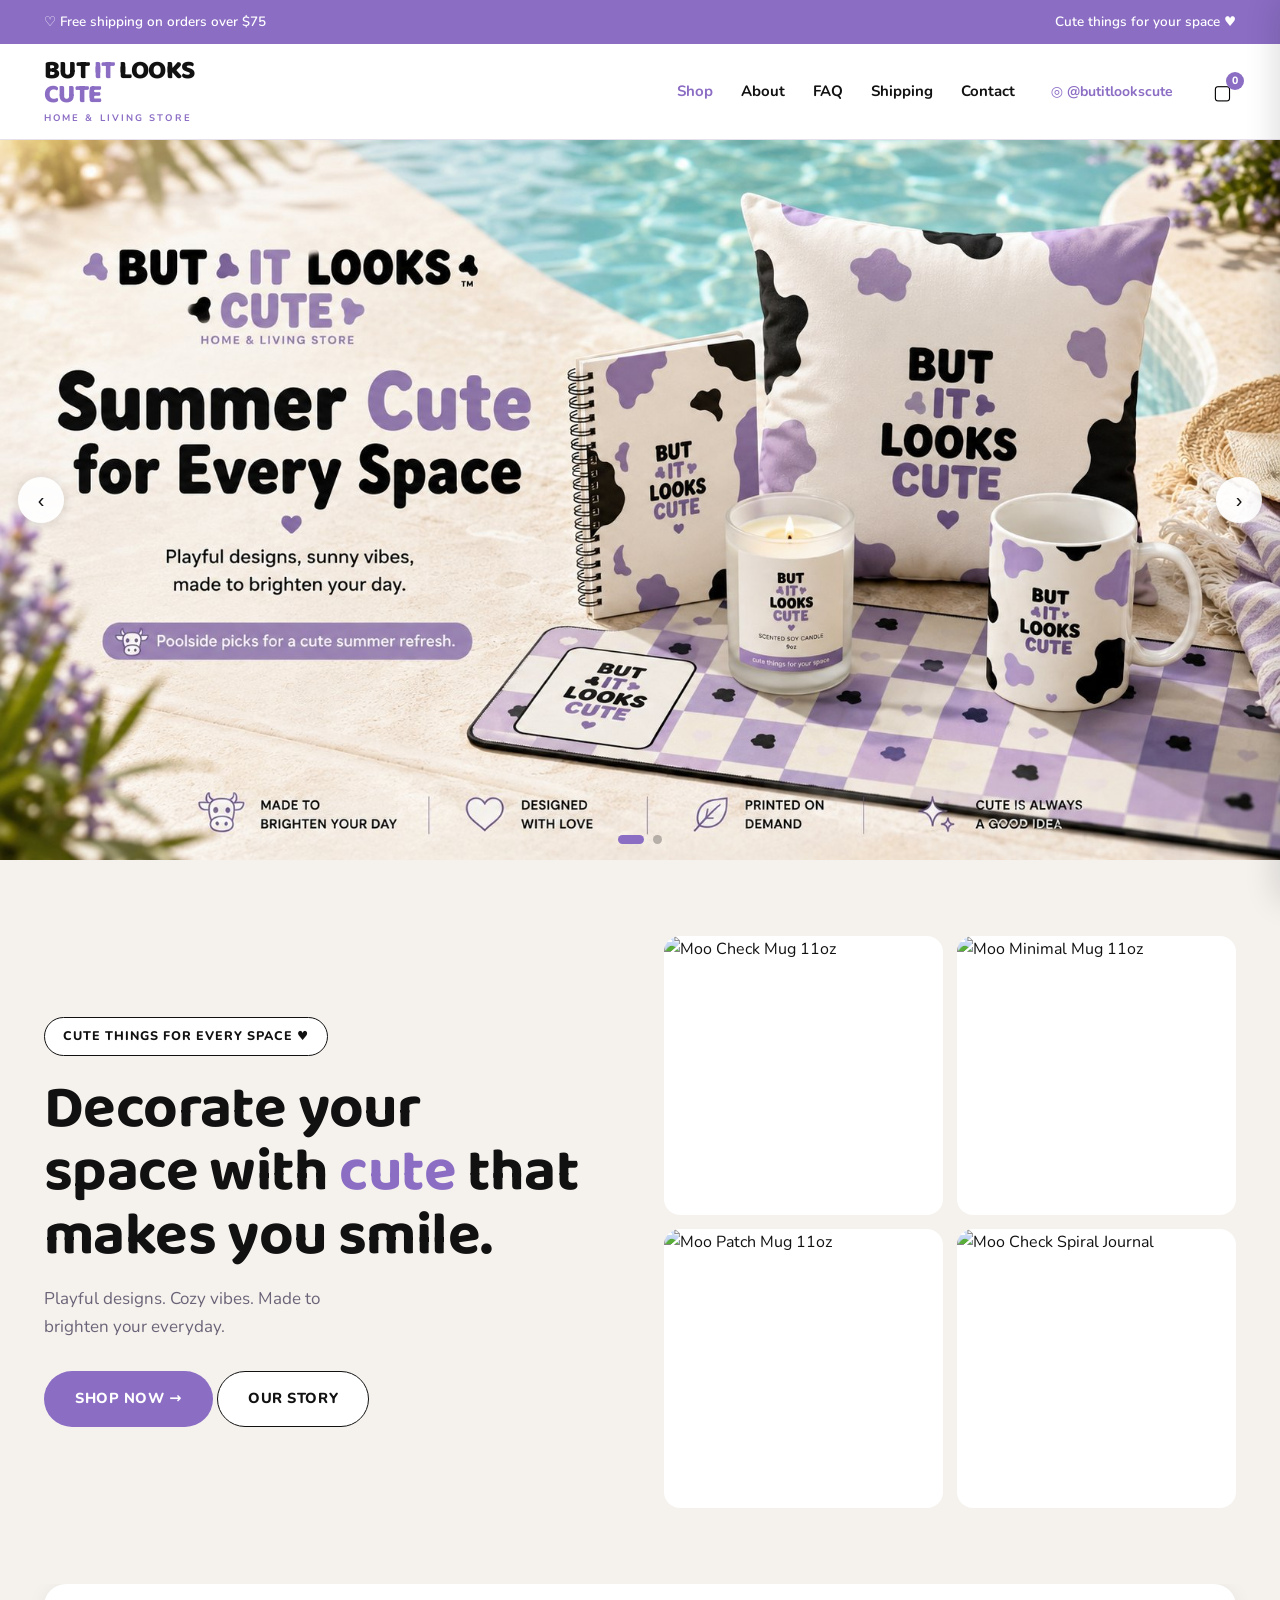
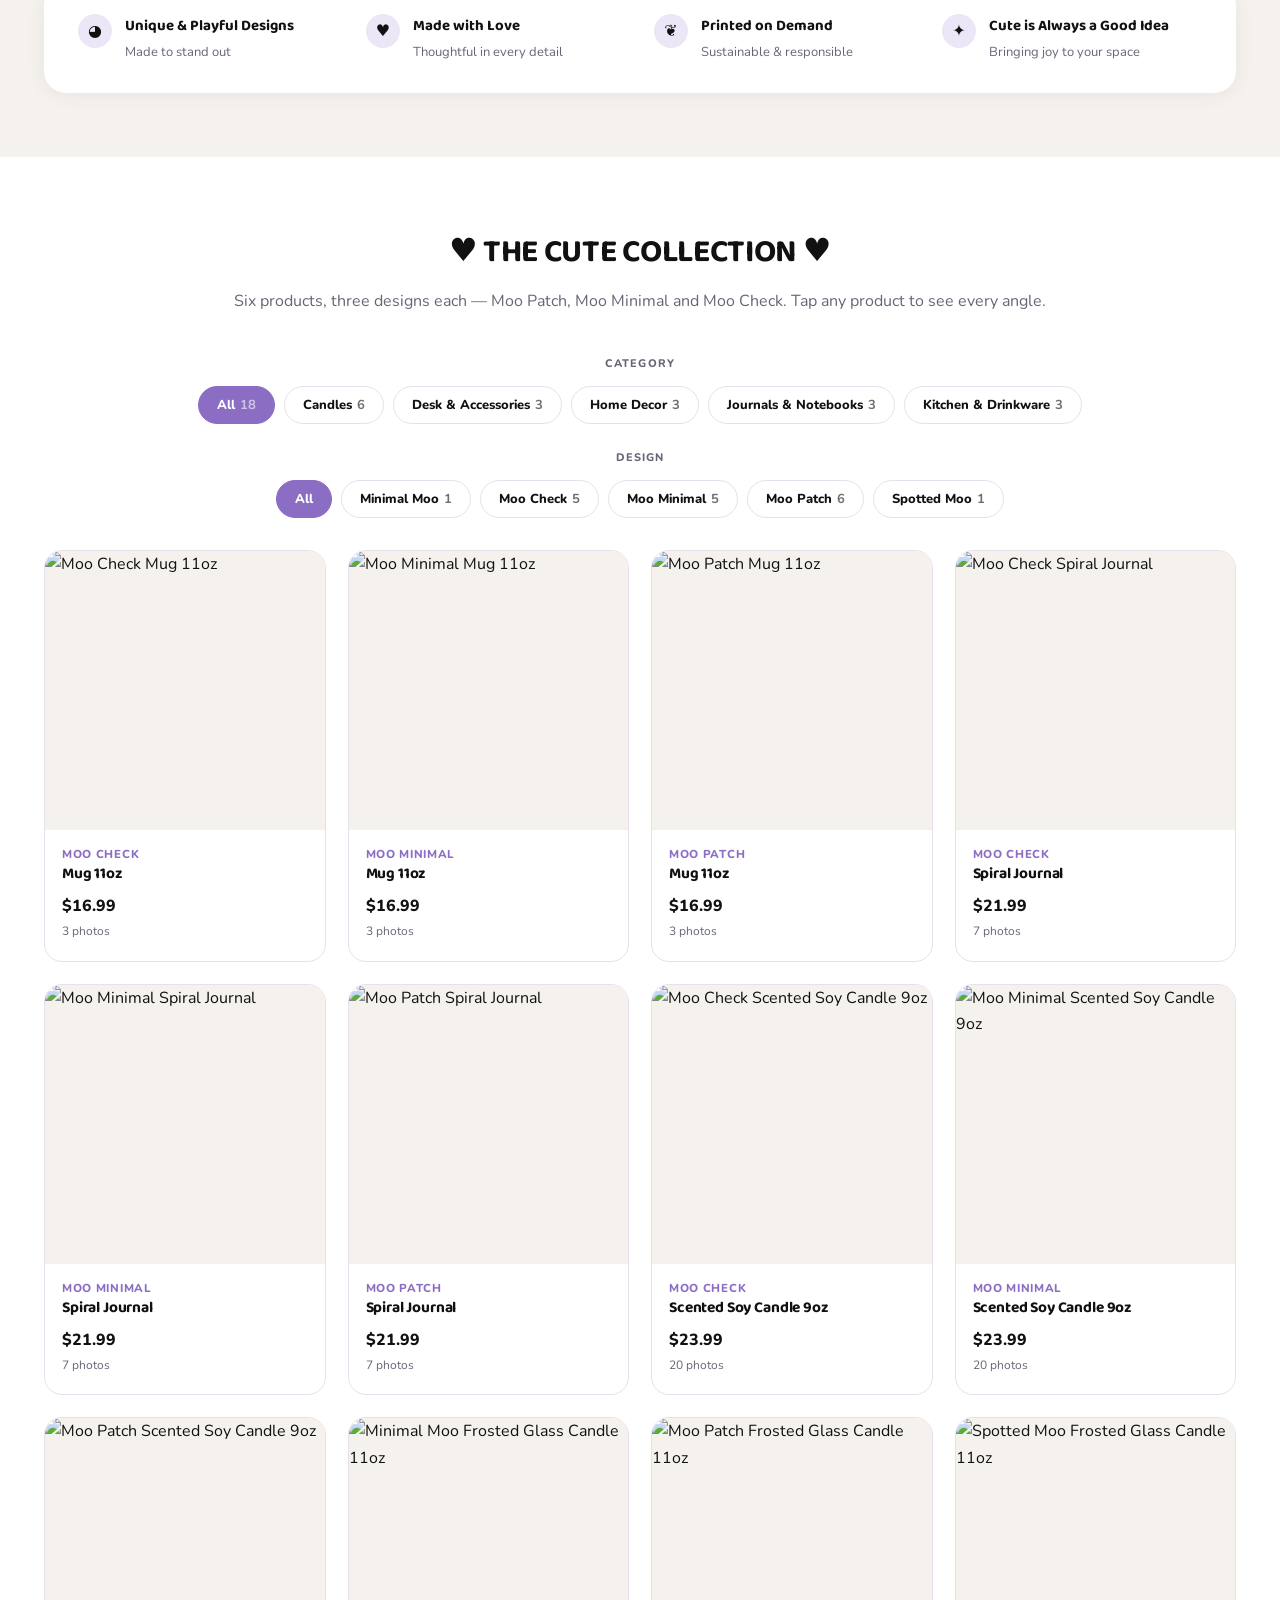
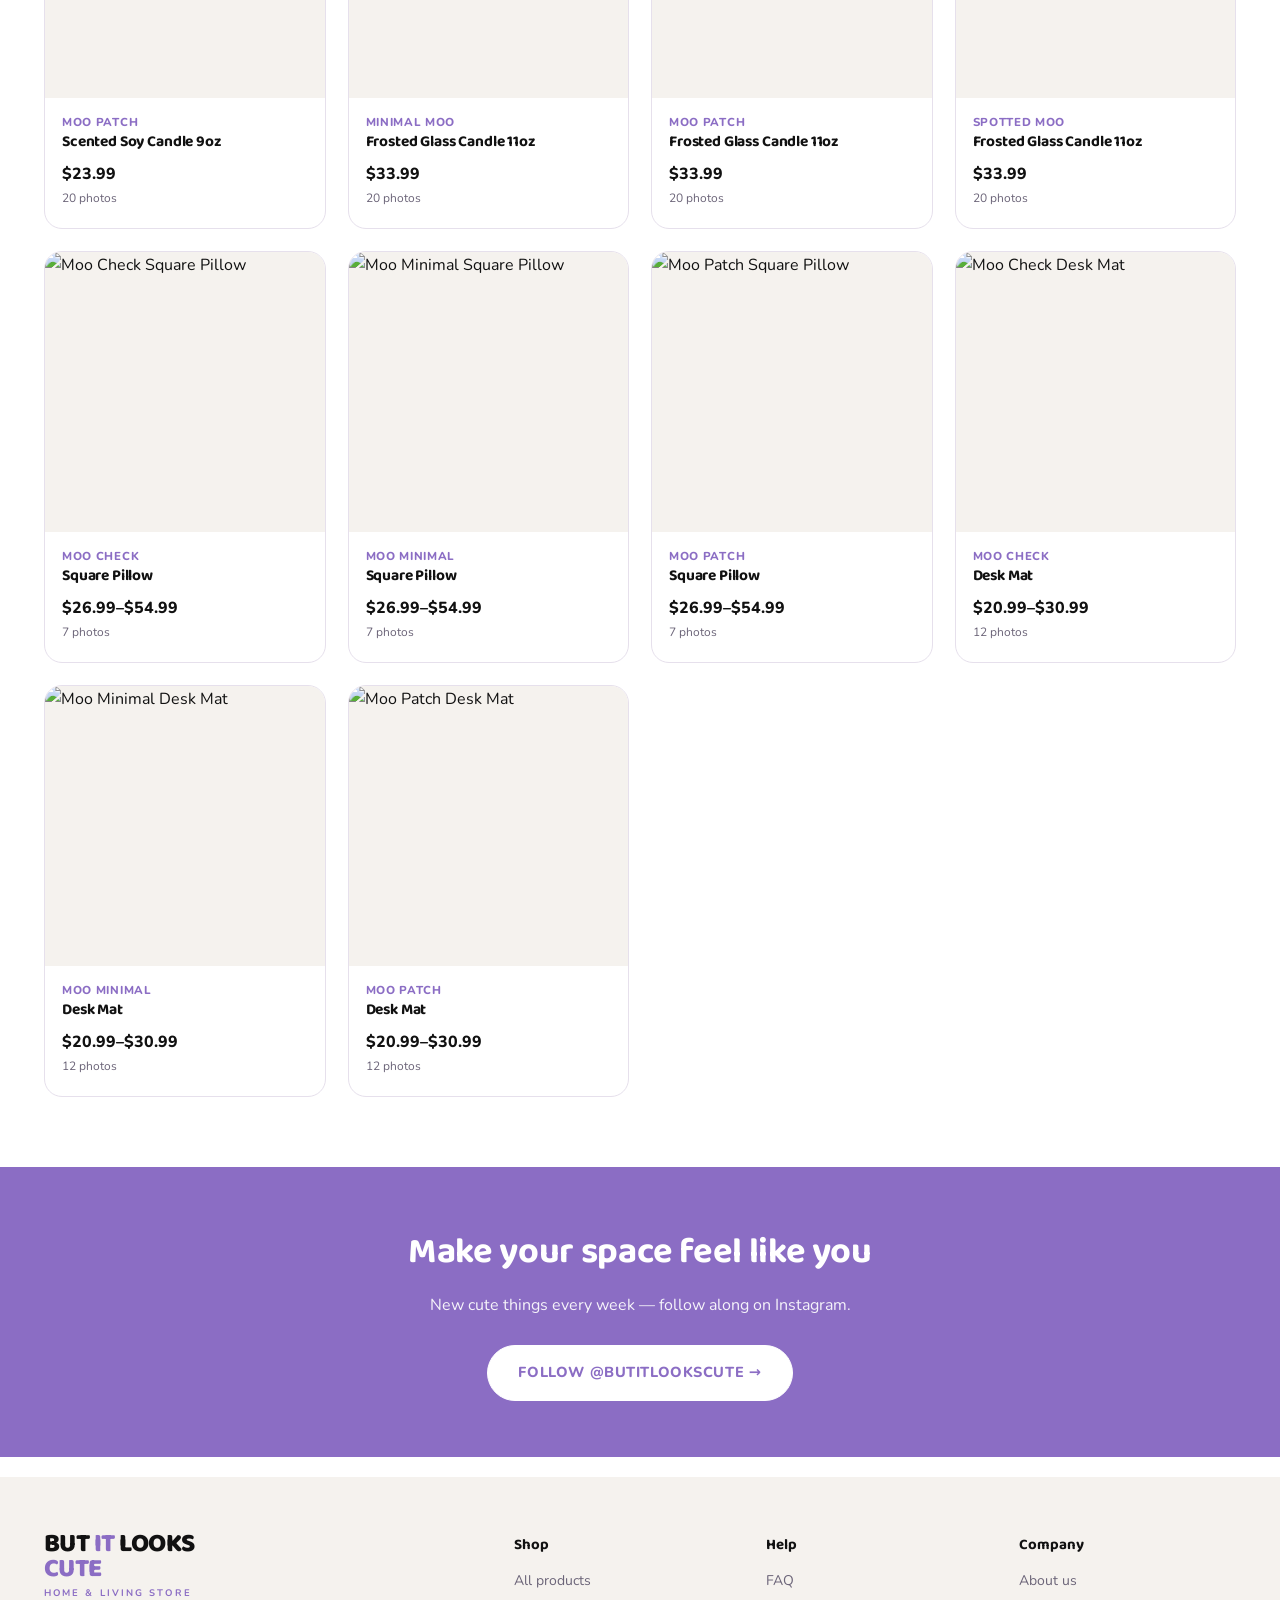
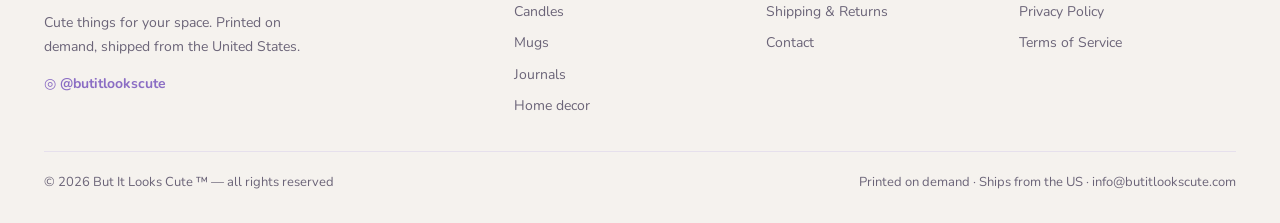
==== commit 49a325c6: "Mobil duzen, kategori filtresi, arama motoru hazirligi MOBIL. 560px altinda tek sutundu; telefonda b" ====
--- a/index.html
+++ b/index.html
@@ -9,6 +9,33 @@
 <link rel="preconnect" href="https://fonts.gstatic.com" crossorigin>
 <link rel="stylesheet" href="https://fonts.googleapis.com/css2?family=Baloo+2:wght@600;700;800&family=Nunito:wght@400;600;700;800&display=swap">
 <link rel="stylesheet" href="/style.css">
+<link rel="canonical" href="https://butitlookscute.com/">
+<meta name="robots" content="index, follow, max-image-preview:large">
+<meta name="theme-color" content="#8B6DC4">
+<meta property="og:type" content="website">
+<meta property="og:site_name" content="But It Looks Cute">
+<meta property="og:title" content="But It Looks Cute — Home &amp; Living Store">
+<meta property="og:description" content="Cute things for your space. Playful designs, cozy vibes, made to brighten your everyday. Printed on demand, shipped from the US.">
+<meta property="og:url" content="https://butitlookscute.com/">
+<meta property="og:image" content="https://butitlookscute.com/img/banner-1.jpg">
+<meta property="og:image:width" content="1672">
+<meta property="og:image:height" content="941">
+<meta name="twitter:card" content="summary_large_image">
+<meta name="twitter:title" content="But It Looks Cute — Home &amp; Living Store">
+<meta name="twitter:description" content="Cute things for your space. Playful designs, cozy vibes, made to brighten your everyday. Printed on demand, shipped from the US.">
+<meta name="twitter:image" content="https://butitlookscute.com/img/banner-1.jpg">
+<script type="application/ld+json">{
+ "@context":"https://schema.org","@type":"OnlineStore",
+ "name":"But It Looks Cute","alternateName":"butitlookscute",
+ "url":"https://butitlookscute.com/","logo":"https://butitlookscute.com/img/banner-1.jpg",
+ "image":"https://butitlookscute.com/img/banner-1.jpg",
+ "description":"Cute things for your space. Playful home and living products — mugs, candles, journals, pillows and desk mats. Printed on demand, shipped from the US.",
+ "email":"info@butitlookscute.com","sameAs":["https://instagram.com/butitlookscute"],
+ "areaServed":{"@type":"Country","name":"United States"},
+ "currenciesAccepted":"USD","paymentAccepted":"Credit Card"
+}</script>
+<script>window.MAGAZA_API="https://api.butitlookscute.com";</script>
+<script type="application/ld+json">{"@context": "https://schema.org", "@type": "ItemList", "name": "But It Looks Cute collection", "numberOfItems": 18, "itemListElement": [{"@type": "ListItem", "position": 1, "item": {"@type": "Product", "name": "Moo Check Mug 11oz", "category": "Kitchen & Drinkware", "description": "A ceramic 11oz mug that makes the morning better. Dishwasher and microwave safe.", "image": ["https://images.printify.com/mockup/6a999d6790754f6df309639a/33719/6400/moo-check-mug-11oz-but-it-looks-cute-cow-print-lavender-kitchen-drinkware-cute-gift.jpg?camera_label=front", "https://images.printify.com/mockup/6a999d6790754f6df309639a/33719/6360/moo-check-mug-11oz-but-it-looks-cute-cow-print-lavender-kitchen-drinkware-cute-gift.jpg?camera_label=front", "https://images.printify.com/mockup/6a999d6790754f6df309639a/33719/6402/moo-check-mug-11oz-but-it-looks-cute-cow-print-lavender-kitchen-drinkware-cute-gift.jpg?camera_label=front"], "brand": {"@type": "Brand", "name": "But It Looks Cute"}, "offers": {"@type": "Offer", "priceCurrency": "USD", "price": "16.99", "availability": "https://schema.org/InStock", "url": "https://butitlookscute.com/#shop", "shippingDetails": {"@type": "OfferShippingDetails", "shippingDestination": {"@type": "DefinedRegion", "addressCountry": "US"}}}}}, {"@type": "ListItem", "position": 2, "item": {"@type": "Product", "name": "Moo Minimal Mug 11oz", "category": "Kitchen & Drinkware", "description": "A ceramic 11oz mug that makes the morning better. Dishwasher and microwave safe.", "image": ["https://images.printify.com/mockup/6a999d5ed29a10ddcc07c849/33719/6400/moo-minimal-mug-11oz-but-it-looks-cute-cow-print-lavender-kitchen-drinkware-cute-gift.jpg?camera_label=front", "https://images.printify.com/mockup/6a999d5ed29a10ddcc07c849/33719/6360/moo-minimal-mug-11oz-but-it-looks-cute-cow-print-lavender-kitchen-drinkware-cute-gift.jpg?camera_label=front", "https://images.printify.com/mockup/6a999d5ed29a10ddcc07c849/33719/6402/moo-minimal-mug-11oz-but-it-looks-cute-cow-print-lavender-kitchen-drinkware-cute-gift.jpg?camera_label=front"], "brand": {"@type": "Brand", "name": "But It Looks Cute"}, "offers": {"@type": "Offer", "priceCurrency": "USD", "price": "16.99", "availability": "https://schema.org/InStock", "url": "https://butitlookscute.com/#shop", "shippingDetails": {"@type": "OfferShippingDetails", "shippingDestination": {"@type": "DefinedRegion", "addressCountry": "US"}}}}}, {"@type": "ListItem", "position": 3, "item": {"@type": "Product", "name": "Moo Patch Mug 11oz", "category": "Kitchen & Drinkware", "description": "A ceramic 11oz mug that makes the morning better. Dishwasher and microwave safe.", "image": ["https://images.printify.com/mockup/6a999d5787fe2ca5920f1106/33719/6400/moo-patch-mug-11oz-but-it-looks-cute-cow-print-lavender-kitchen-drinkware-cute-gift.jpg?camera_label=front", "https://images.printify.com/mockup/6a999d5787fe2ca5920f1106/33719/6360/moo-patch-mug-11oz-but-it-looks-cute-cow-print-lavender-kitchen-drinkware-cute-gift.jpg?camera_label=front", "https://images.printify.com/mockup/6a999d5787fe2ca5920f1106/33719/6402/moo-patch-mug-11oz-but-it-looks-cute-cow-print-lavender-kitchen-drinkware-cute-gift.jpg?camera_label=front"], "brand": {"@type": "Brand", "name": "But It Looks Cute"}, "offers": {"@type": "Offer", "priceCurrency": "USD", "price": "16.99", "availability": "https://schema.org/InStock", "url": "https://butitlookscute.com/#shop", "shippingDetails": {"@type": "OfferShippingDetails", "shippingDestination": {"@type": "DefinedRegion", "addressCountry": "US"}}}}}, {"@type": "ListItem", "position": 4, "item": {"@type": "Product", "name": "Moo Check Spiral Journal", "category": "Journals & Notebooks", "description": "A spiral bound journal with ruled pages — for lists, plans and small thoughts.", "image": ["https://images.printify.com/mockup/6a999e2d75e2ac9a620518e0/65224/7236/moo-check-spiral-journal-but-it-looks-cute-cow-print-lavender-journals-notebooks-cute-gift.jpg?camera_label=front", "https://images.printify.com/mockup/6a999e2d75e2ac9a620518e0/65224/7196/moo-check-spiral-journal-but-it-looks-cute-cow-print-lavender-journals-notebooks-cute-gift.jpg?camera_label=front", "https://images.printify.com/mockup/6a999e2d75e2ac9a620518e0/65224/7237/moo-check-spiral-journal-but-it-looks-cute-cow-print-lavender-journals-notebooks-cute-gift.jpg?camera_label=front"], "brand": {"@type": "Brand", "name": "But It Looks Cute"}, "offers": {"@type": "Offer", "priceCurrency": "USD", "price": "21.99", "availability": "https://schema.org/InStock", "url": "https://butitlookscute.com/#shop", "shippingDetails": {"@type": "OfferShippingDetails", "shippingDestination": {"@type": "DefinedRegion", "addressCountry": "US"}}}}}, {"@type": "ListItem", "position": 5, "item": {"@type": "Product", "name": "Moo Minimal Spiral Journal", "category": "Journals & Notebooks", "description": "A spiral bound journal with ruled pages — for lists, plans and small thoughts.", "image": ["https://images.printify.com/mockup/6a999e2575e2ac9a620518d9/65224/7236/moo-minimal-spiral-journal-but-it-looks-cute-cow-print-lavender-journals-notebooks-cute-gift.jpg?camera_label=front", "https://images.printify.com/mockup/6a999e2575e2ac9a620518d9/65224/7196/moo-minimal-spiral-journal-but-it-looks-cute-cow-print-lavender-journals-notebooks-cute-gift.jpg?camera_label=front", "https://images.printify.com/mockup/6a999e2575e2ac9a620518d9/65224/7237/moo-minimal-spiral-journal-but-it-looks-cute-cow-print-lavender-journals-notebooks-cute-gift.jpg?camera_label=front"], "brand": {"@type": "Brand", "name": "But It Looks Cute"}, "offers": {"@type": "Offer", "priceCurrency": "USD", "price": "21.99", "availability": "https://schema.org/InStock", "url": "https://butitlookscute.com/#shop", "shippingDetails": {"@type": "OfferShippingDetails", "shippingDestination": {"@type": "DefinedRegion", "addressCountry": "US"}}}}}, {"@type": "ListItem", "position": 6, "item": {"@type": "Product", "name": "Moo Patch Spiral Journal", "category": "Journals & Notebooks", "description": "A spiral bound journal with ruled pages — for lists, plans and small thoughts.", "image": ["https://images.printify.com/mockup/6a999e1d75e2ac9a620518d2/65224/7236/moo-patch-spiral-journal-but-it-looks-cute-cow-print-lavender-journals-notebooks-cute-gift.jpg?camera_label=front", "https://images.printify.com/mockup/6a999e1d75e2ac9a620518d2/65224/7196/moo-patch-spiral-journal-but-it-looks-cute-cow-print-lavender-journals-notebooks-cute-gift.jpg?camera_label=front", "https://images.printify.com/mockup/6a999e1d75e2ac9a620518d2/65224/7237/moo-patch-spiral-journal-but-it-looks-cute-cow-print-lavender-journals-notebooks-cute-gift.jpg?camera_label=front"], "brand": {"@type": "Brand", "name": "But It Looks Cute"}, "offers": {"@type": "Offer", "priceCurrency": "USD", "price": "21.99", "availability": "https://schema.org/InStock", "url": "https://butitlookscute.com/#shop", "shippingDetails": {"@type": "OfferShippingDetails", "shippingDestination": {"@type": "DefinedRegion", "addressCountry": "US"}}}}}, {"@type": "ListItem", "position": 7, "item": {"@type": "Product", "name": "Moo Check Scented Soy Candle 9oz", "category": "Candles", "description": "A 9oz scented soy candle in a clear jar with a black lid.", "image": ["https://images.printify.com/mockup/6a999e3a1919ef90ea02f0e6/93541/47078/moo-check-scented-soy-candle-9oz-but-it-looks-cute-cow-print-lavender-candles-cute-gift.jpg?camera_label=front", "https://images.printify.com/mockup/6a999e3a1919ef90ea02f0e6/93541/58810/moo-check-scented-soy-candle-9oz-but-it-looks-cute-cow-print-lavender-candles-cute-gift.jpg?camera_label=open", "https://images.printify.com/mockup/6a999e3a1919ef90ea02f0e6/93541/47327/moo-check-scented-soy-candle-9oz-but-it-looks-cute-cow-print-lavender-candles-cute-gift.jpg?camera_label=context-1"], "brand": {"@type": "Brand", "name": "But It Looks Cute"}, "offers": {"@type": "Offer", "priceCurrency": "USD", "price": "23.99", "availability": "https://schema.org/InStock", "url": "https://butitlookscute.com/#shop", "shippingDetails": {"@type": "OfferShippingDetails", "shippingDestination": {"@type": "DefinedRegion", "addressCountry": "US"}}}}}, {"@type": "ListItem", "position": 8, "item": {"@type": "Product", "name": "Moo Minimal Scented Soy Candle 9oz", "category": "Candles", "description": "A 9oz scented soy candle in a clear jar with a black lid.", "image": ["https://images.printify.com/mockup/6a999e3787fe2ca5920f11ff/93541/47078/moo-minimal-scented-soy-candle-9oz-but-it-looks-cute-cow-print-lavender-candles-cute-gift.jpg?camera_label=front", "https://images.printify.com/mockup/6a999e3787fe2ca5920f11ff/93541/58810/moo-minimal-scented-soy-candle-9oz-but-it-looks-cute-cow-print-lavender-candles-cute-gift.jpg?camera_label=open", "https://images.printify.com/mockup/6a999e3787fe2ca5920f11ff/93541/47327/moo-minimal-scented-soy-candle-9oz-but-it-looks-cute-cow-print-lavender-candles-cute-gift.jpg?camera_label=context-1"], "brand": {"@type": "Brand", "name": "But It Looks Cute"}, "offers": {"@type": "Offer", "priceCurrency": "USD", "price": "23.99", "availability": "https://schema.org/InStock", "url": "https://butitlookscute.com/#shop", "shippingDetails": {"@type": "OfferShippingDetails", "shippingDestination": {"@type": "DefinedRegion", "addressCountry": "US"}}}}}, {"@type": "ListItem", "position": 9, "item": {"@type": "Product", "name": "Moo Patch Scented Soy Candle 9oz", "category": "Candles", "description": "A 9oz scented soy candle in a clear jar with a black lid.", "image": ["https://images.printify.com/mockup/6a999e321919ef90ea02f0d3/93541/47078/moo-patch-scented-soy-candle-9oz-but-it-looks-cute-cow-print-lavender-candles-cute-gift.jpg?camera_label=front", "https://images.printify.com/mockup/6a999e321919ef90ea02f0d3/93541/58810/moo-patch-scented-soy-candle-9oz-but-it-looks-cute-cow-print-lavender-candles-cute-gift.jpg?camera_label=open", "https://images.printify.com/mockup/6a999e321919ef90ea02f0d3/93541/47327/moo-patch-scented-soy-candle-9oz-but-it-looks-cute-cow-print-lavender-candles-cute-gift.jpg?camera_label=context-1"], "brand": {"@type": "Brand", "name": "But It Looks Cute"}, "offers": {"@type": "Offer", "priceCurrency": "USD", "price": "23.99", "availability": "https://schema.org/InStock", "url": "https://butitlookscute.com/#shop", "shippingDetails": {"@type": "OfferShippingDetails", "shippingDestination": {"@type": "DefinedRegion", "addressCountry": "US"}}}}}, {"@type": "ListItem", "position": 10, "item": {"@type": "Product", "name": "Minimal Moo Frosted Glass Candle 11oz", "category": "Candles", "description": "An 11oz candle in frosted glass with a wooden lid.", "image": ["https://images.printify.com/mockup/6a999e4300b0eaf5a40f46bc/114648/108614/minimal-moo-frosted-glass-candle-11oz-but-it-looks-cute-cow-print-lavender-candles-cute-gift.jpg?camera_label=front", "https://images.printify.com/mockup/6a999e4300b0eaf5a40f46bc/114648/108615/minimal-moo-frosted-glass-candle-11oz-but-it-looks-cute-cow-print-lavender-candles-cute-gift.jpg?camera_label=left", "https://images.printify.com/mockup/6a999e4300b0eaf5a40f46bc/114648/108616/minimal-moo-frosted-glass-candle-11oz-but-it-looks-cute-cow-print-lavender-candles-cute-gift.jpg?camera_label=right"], "brand": {"@type": "Brand", "name": "But It Looks Cute"}, "offers": {"@type": "Offer", "priceCurrency": "USD", "price": "33.99", "availability": "https://schema.org/InStock", "url": "https://butitlookscute.com/#shop", "shippingDetails": {"@type": "OfferShippingDetails", "shippingDestination": {"@type": "DefinedRegion", "addressCountry": "US"}}}}}, {"@type": "ListItem", "position": 11, "item": {"@type": "Product", "name": "Moo Patch Frosted Glass Candle 11oz", "category": "Candles", "description": "An 11oz candle in frosted glass with a wooden lid.", "image": ["https://images.printify.com/mockup/6a999e4875e2ac9a62051922/114648/108614/moo-patch-frosted-glass-candle-11oz-but-it-looks-cute-cow-print-lavender-candles-cute-gift.jpg?camera_label=front", "https://images.printify.com/mockup/6a999e4875e2ac9a62051922/114648/108615/moo-patch-frosted-glass-candle-11oz-but-it-looks-cute-cow-print-lavender-candles-cute-gift.jpg?camera_label=left", "https://images.printify.com/mockup/6a999e4875e2ac9a62051922/114648/108616/moo-patch-frosted-glass-candle-11oz-but-it-looks-cute-cow-print-lavender-candles-cute-gift.jpg?camera_label=right"], "brand": {"@type": "Brand", "name": "But It Looks Cute"}, "offers": {"@type": "Offer", "priceCurrency": "USD", "price": "33.99", "availability": "https://schema.org/InStock", "url": "https://butitlookscute.com/#shop", "shippingDetails": {"@type": "OfferShippingDetails", "shippingDestination": {"@type": "DefinedRegion", "addressCountry": "US"}}}}}, {"@type": "ListItem", "position": 12, "item": {"@type": "Product", "name": "Spotted Moo Frosted Glass Candle 11oz", "category": "Candles", "description": "An 11oz candle in frosted glass with a wooden lid.", "image": ["https://images.printify.com/mockup/6a999e3e87fe2ca5920f1221/114648/108614/spotted-moo-frosted-glass-candle-11oz-but-it-looks-cute-cow-print-lavender-candles-cute-gift.jpg?camera_label=front", "https://images.printify.com/mockup/6a999e3e87fe2ca5920f1221/114648/108615/spotted-moo-frosted-glass-candle-11oz-but-it-looks-cute-cow-print-lavender-candles-cute-gift.jpg?camera_label=left", "https://images.printify.com/mockup/6a999e3e87fe2ca5920f1221/114648/108616/spotted-moo-frosted-glass-candle-11oz-but-it-looks-cute-cow-print-lavender-candles-cute-gift.jpg?camera_label=right"], "brand": {"@type": "Brand", "name": "But It Looks Cute"}, "offers": {"@type": "Offer", "priceCurrency": "USD", "price": "33.99", "availability": "https://schema.org/InStock", "url": "https://butitlookscute.com/#shop", "shippingDetails": {"@type": "OfferShippingDetails", "shippingDestination": {"@type": "DefinedRegion", "addressCountry": "US"}}}}}, {"@type": "ListItem", "position": 13, "item": {"@type": "Product", "name": "Moo Check Square Pillow", "category": "Home Decor", "description": "A soft spun polyester throw pillow that pulls a room together.", "image": ["https://images.printify.com/mockup/6a999de41919ef90ea02f085/41521/47613/moo-check-square-pillow-but-it-looks-cute-cow-print-lavender-home-decor-cute-gift.jpg?camera_label=front", "https://images.printify.com/mockup/6a999de41919ef90ea02f085/41524/47614/moo-check-square-pillow-but-it-looks-cute-cow-print-lavender-home-decor-cute-gift.jpg?camera_label=front", "https://images.printify.com/mockup/6a999de41919ef90ea02f085/41527/47615/moo-check-square-pillow-but-it-looks-cute-cow-print-lavender-home-decor-cute-gift.jpg?camera_label=front"], "brand": {"@type": "Brand", "name": "But It Looks Cute"}, "offers": {"@type": "Offer", "priceCurrency": "USD", "price": "26.99", "availability": "https://schema.org/InStock", "url": "https://butitlookscute.com/#shop", "shippingDetails": {"@type": "OfferShippingDetails", "shippingDestination": {"@type": "DefinedRegion", "addressCountry": "US"}}}}}, {"@type": "ListItem", "position": 14, "item": {"@type": "Product", "name": "Moo Minimal Square Pillow", "category": "Home Decor", "description": "A soft spun polyester throw pillow that pulls a room together.", "image": ["https://images.printify.com/mockup/6a999d8c75e2ac9a62051846/41521/47613/moo-minimal-square-pillow-but-it-looks-cute-cow-print-lavender-home-decor-cute-gift.jpg?camera_label=front", "https://images.printify.com/mockup/6a999d8c75e2ac9a62051846/41524/47614/moo-minimal-square-pillow-but-it-looks-cute-cow-print-lavender-home-decor-cute-gift.jpg?camera_label=front", "https://images.printify.com/mockup/6a999d8c75e2ac9a62051846/41527/47615/moo-minimal-square-pillow-but-it-looks-cute-cow-print-lavender-home-decor-cute-gift.jpg?camera_label=front"], "brand": {"@type": "Brand", "name": "But It Looks Cute"}, "offers": {"@type": "Offer", "priceCurrency": "USD", "price": "26.99", "availability": "https://schema.org/InStock", "url": "https://butitlookscute.com/#shop", "shippingDetails": {"@type": "OfferShippingDetails", "shippingDestination": {"@type": "DefinedRegion", "addressCountry": "US"}}}}}, {"@type": "ListItem", "position": 15, "item": {"@type": "Product", "name": "Moo Patch Square Pillow", "category": "Home Decor", "description": "A soft spun polyester throw pillow that pulls a room together.", "image": ["https://images.printify.com/mockup/6a999d7590754f6df30963a2/41521/47613/moo-patch-square-pillow-but-it-looks-cute-cow-print-lavender-home-decor-cute-gift.jpg?camera_label=front", "https://images.printify.com/mockup/6a999d7590754f6df30963a2/41524/47614/moo-patch-square-pillow-but-it-looks-cute-cow-print-lavender-home-decor-cute-gift.jpg?camera_label=front", "https://images.printify.com/mockup/6a999d7590754f6df30963a2/41527/47615/moo-patch-square-pillow-but-it-looks-cute-cow-print-lavender-home-decor-cute-gift.jpg?camera_label=front"], "brand": {"@type": "Brand", "name": "But It Looks Cute"}, "offers": {"@type": "Offer", "priceCurrency": "USD", "price": "26.99", "availability": "https://schema.org/InStock", "url": "https://butitlookscute.com/#shop", "shippingDetails": {"@type": "OfferShippingDetails", "shippingDestination": {"@type": "DefinedRegion", "addressCountry": "US"}}}}}, {"@type": "ListItem", "position": 16, "item": {"@type": "Product", "name": "Moo Check Desk Mat", "category": "Desk & Accessories", "description": "A wide desk mat that turns a plain desk into your favourite corner.", "image": ["https://images.printify.com/mockup/6a999e0c87fe2ca5920f11d1/81075/100926/moo-check-desk-mat-but-it-looks-cute-cow-print-lavender-desk-accessories-cute-gift.jpg?camera_label=front", "https://images.printify.com/mockup/6a999e0c87fe2ca5920f11d1/81075/100929/moo-check-desk-mat-but-it-looks-cute-cow-print-lavender-desk-accessories-cute-gift.jpg?camera_label=back", "https://images.printify.com/mockup/6a999e0c87fe2ca5920f11d1/81075/100957/moo-check-desk-mat-but-it-looks-cute-cow-print-lavender-desk-accessories-cute-gift.jpg?camera_label=context-1"], "brand": {"@type": "Brand", "name": "But It Looks Cute"}, "offers": {"@type": "Offer", "priceCurrency": "USD", "price": "20.99", "availability": "https://schema.org/InStock", "url": "https://butitlookscute.com/#shop", "shippingDetails": {"@type": "OfferShippingDetails", "shippingDestination": {"@type": "DefinedRegion", "addressCountry": "US"}}}}}, {"@type": "ListItem", "position": 17, "item": {"@type": "Product", "name": "Moo Minimal Desk Mat", "category": "Desk & Accessories", "description": "A wide desk mat that turns a plain desk into your favourite corner.", "image": ["https://images.printify.com/mockup/6a999dfa90754f6df3096431/81075/100926/moo-minimal-desk-mat-but-it-looks-cute-cow-print-lavender-desk-accessories-cute-gift.jpg?camera_label=front", "https://images.printify.com/mockup/6a999dfa90754f6df3096431/81075/100929/moo-minimal-desk-mat-but-it-looks-cute-cow-print-lavender-desk-accessories-cute-gift.jpg?camera_label=back", "https://images.printify.com/mockup/6a999dfa90754f6df3096431/81075/100957/moo-minimal-desk-mat-but-it-looks-cute-cow-print-lavender-desk-accessories-cute-gift.jpg?camera_label=context-1"], "brand": {"@type": "Brand", "name": "But It Looks Cute"}, "offers": {"@type": "Offer", "priceCurrency": "USD", "price": "20.99", "availability": "https://schema.org/InStock", "url": "https://butitlookscute.com/#shop", "shippingDetails": {"@type": "OfferShippingDetails", "shippingDestination": {"@type": "DefinedRegion", "addressCountry": "US"}}}}}, {"@type": "ListItem", "position": 18, "item": {"@type": "Product", "name": "Moo Patch Desk Mat", "category": "Desk & Accessories", "description": "A wide desk mat that turns a plain desk into your favourite corner.", "image": ["https://images.printify.com/mockup/6a999def87fe2ca5920f11a8/81075/100926/moo-patch-desk-mat-but-it-looks-cute-cow-print-lavender-desk-accessories-cute-gift.jpg?camera_label=front", "https://images.printify.com/mockup/6a999def87fe2ca5920f11a8/81075/100929/moo-patch-desk-mat-but-it-looks-cute-cow-print-lavender-desk-accessories-cute-gift.jpg?camera_label=back", "https://images.printify.com/mockup/6a999def87fe2ca5920f11a8/81075/100957/moo-patch-desk-mat-but-it-looks-cute-cow-print-lavender-desk-accessories-cute-gift.jpg?camera_label=context-1"], "brand": {"@type": "Brand", "name": "But It Looks Cute"}, "offers": {"@type": "Offer", "priceCurrency": "USD", "price": "20.99", "availability": "https://schema.org/InStock", "url": "https://butitlookscute.com/#shop", "shippingDetails": {"@type": "OfferShippingDetails", "shippingDestination": {"@type": "DefinedRegion", "addressCountry": "US"}}}}}]}</script>
 </head>
 <body>
 <div class="ribbon"><div class="wrap">
@@ -73,6 +100,7 @@
   <h2 class="sec-title">♥ THE CUTE COLLECTION ♥</h2>
   <p class="sec-sub">Six products, three designs each — Moo Patch, Moo Minimal and Moo Check.
     Tap any product to see every angle.</p>
+  <div class="filtre" id="filtre"></div>
   <div class="prods" id="izgara"></div>
 </div></section>
 
@@ -135,7 +163,7 @@
 (async function(){
   const K = await (await fetch('/katalog.json')).json();
   const izgara = document.getElementById('izgara');
-  izgara.innerHTML = K.map((u,i) => `
+  const kart = (u, i) => `
     <div class="card" data-i="${i}" role="button" tabindex="0">
       <div class="ph"><img src="${u.gorseller[0]||''}" alt="${u.ad}" loading="lazy"></div>
       <div class="body">
@@ -144,7 +172,42 @@
         <div class="pr">$${u.fiyat}${u.fiyatMax !== u.fiyat ? '–$' + u.fiyatMax : ''}</div>
         <div class="say">${u.gorseller.length} photo${u.gorseller.length > 1 ? 's' : ''}</div>
       </div>
-    </div>`).join('');
+    </div>`;
+  izgara.innerHTML = K.map((u, i) => kart(u, i)).join('');
+
+  // --- KATEGORI VE TASARIM FILTRESI ---
+  // 18 urun var ve artacak; kategori olmadan alt siralar hic gorulmuyor.
+  const filtre = document.getElementById('filtre');
+  let secKat = 'hepsi', secDz = 'hepsi';
+
+  const katlar = [...new Set(K.map(u => u.kat))].sort();
+  const dzler  = [...new Set(K.map(u => u.dz))].sort();
+  const say = (alan, deger) => K.filter(u => u[alan] === deger).length;
+
+  filtre.innerHTML =
+    `<div class="filtre-baslik">Category</div><div class="filtre-grup">` +
+    `<button data-t="kat" data-v="hepsi" aria-current="true">All<span class="sayi">${K.length}</span></button>` +
+    katlar.map(c => `<button data-t="kat" data-v="${c}">${c}<span class="sayi">${say('kat', c)}</span></button>`).join('') +
+    `</div><div class="filtre-baslik" style="margin-top:16px">Design</div><div class="filtre-grup">` +
+    `<button data-t="dz" data-v="hepsi" aria-current="true">All</button>` +
+    dzler.map(d => `<button data-t="dz" data-v="${d}">${d}<span class="sayi">${say('dz', d)}</span></button>`).join('') +
+    `</div>`;
+
+  function suz() {
+    const liste = K.map((u, i) => ({u, i}))
+      .filter(({u}) => (secKat === 'hepsi' || u.kat === secKat) && (secDz === 'hepsi' || u.dz === secDz));
+    izgara.innerHTML = liste.length ? liste.map(({u, i}) => kart(u, i)).join('')
+      : '<div class="bos-sonuc"><p>Nothing here yet — try another combination.</p></div>';
+  }
+
+  filtre.addEventListener('click', e => {
+    const b = e.target.closest('button'); if (!b) return;
+    const tur = b.dataset.t;
+    if (tur === 'kat') secKat = b.dataset.v; else secDz = b.dataset.v;
+    filtre.querySelectorAll(`button[data-t="${tur}"]`).forEach(x => x.removeAttribute('aria-current'));
+    b.setAttribute('aria-current', 'true');
+    suz();
+  });
 
   const perde = document.getElementById('perde');
   const pencere = document.getElementById('pencere');
@@ -164,13 +227,22 @@
         <p style="color:var(--mute);margin:0">${u.aciklama}</p>
         <div class="fiyat">$${u.fiyat}${u.fiyatMax !== u.fiyat ? ' – $' + u.fiyatMax : ''}</div>
         <ul>${u.ozellik.map(o => `<li>${o}</li>`).join('')}</ul>
-        ${u.secenek ? `<p style="font-size:14px;color:var(--mute)">${u.secenek} sizes and options available at checkout.</p>` : ''}
+        ${u.varyantlar && u.varyantlar.length > 1 ? `
+          <div class="secim">
+            <label for="vr">${/Candle/.test(u.tip) ? 'Scent' : 'Size'}</label>
+            <select id="vr">${u.varyantlar.map(v =>
+              `<option value="${v.id}" data-f="${v.fiyat}">${v.ad} — $${v.fiyat}</option>`).join('')}</select>
+          </div>` : ''}
         <button class="btn btn-fill" id="ekle">ADD TO BASKET →</button>
         <p class="not">Printed on demand and shipped from the US. We do not accept returns —
           if your item arrives damaged we will send a replacement. See
           <a href="/shipping.html" style="color:var(--lav)">shipping &amp; returns</a>.</p>
       </div>`;
-    pencere.querySelector('#ekle').addEventListener('click', () => { window.sepeteEkle(u); kapat(); });
+    pencere.querySelector('#ekle').addEventListener('click', () => {
+      const sec = pencere.querySelector('#vr');
+      const v = sec ? u.varyantlar.find(x => String(x.id) === sec.value) : (u.varyantlar || [])[0];
+      window.sepeteEkle(u, v); kapat();
+    });
     const buyuk = pencere.querySelector('#buyuk');
     pencere.querySelectorAll('.kucukler button').forEach(b => b.addEventListener('click', () => {
       buyuk.src = u.gorseller[+b.dataset.g];
--- a/style.css
+++ b/style.css
@@ -86,7 +86,17 @@
   .pencere{grid-template-columns:1fr}
   .fgrid{grid-template-columns:1fr 1fr}
 }
-@media(max-width:560px){ .prods{grid-template-columns:1fr} }
+@media(max-width:560px){
+  .prods{grid-template-columns:repeat(2,1fr);gap:12px}
+  .card .body{padding:11px 12px 15px}
+  .card h3{font-size:13.5px}
+  .card .dz{font-size:10px}
+  .card .pr{font-size:14.5px;margin-top:6px}
+  .card .say{font-size:11px}
+  section{padding:46px 0}
+  .wrap{padding:0 14px}
+}
+@media(max-width:380px){ .prods{gap:9px} .card h3{font-size:12.5px} }
 
 /* --- giris banner seridi --- */
 .serit{position:relative;overflow:hidden;background:var(--cream)}
@@ -129,3 +139,33 @@
 .kargo-not{font-size:13px;color:var(--mute);margin:0 0 16px}
 .cekmece .btn{width:100%;text-align:center}
 .bos{text-align:center;color:var(--mute);padding:50px 20px}
+
+/* --- varyant secici --- */
+.secim{margin:0 0 20px}
+.secim label{display:block;font-size:12px;font-weight:800;letter-spacing:.06em;
+  text-transform:uppercase;color:var(--mute);margin-bottom:7px}
+.secim select{width:100%;padding:12px 14px;border:1.5px solid var(--line);border-radius:12px;
+  font-family:var(--body);font-size:15px;font-weight:600;background:var(--paper);
+  color:var(--ink);cursor:pointer;appearance:none;
+  background-image:linear-gradient(45deg,transparent 50%,var(--lav) 50%),linear-gradient(135deg,var(--lav) 50%,transparent 50%);
+  background-position:calc(100% - 20px) 52%,calc(100% - 14px) 52%;
+  background-size:6px 6px,6px 6px;background-repeat:no-repeat}
+.secim select:focus{outline:2px solid var(--lav);outline-offset:1px;border-color:var(--lav)}
+.satir .vr{font-size:12px;color:var(--mute);margin-top:1px}
+
+/* --- kategori filtresi --- */
+.filtre{display:flex;flex-wrap:wrap;gap:9px;justify-content:center;margin:0 0 32px}
+.filtre button{border:1.5px solid var(--line);background:var(--paper);color:var(--ink);
+  border-radius:999px;padding:9px 18px;font-family:var(--body);font-weight:800;
+  font-size:13px;cursor:pointer;transition:all .15s ease;white-space:nowrap}
+.filtre button:hover{border-color:var(--lav)}
+.filtre button[aria-current]{background:var(--lav);border-color:var(--lav);color:#fff}
+.filtre .sayi{opacity:.6;font-weight:700;margin-left:5px}
+.filtre-grup{display:flex;flex-wrap:wrap;gap:9px;justify-content:center}
+.filtre-baslik{width:100%;text-align:center;font-size:11px;font-weight:800;
+  letter-spacing:.1em;text-transform:uppercase;color:var(--mute);margin:0 0 4px}
+.bos-sonuc{grid-column:1/-1;text-align:center;padding:50px 20px;color:var(--mute)}
+@media(max-width:560px){
+  .filtre{gap:7px;margin-bottom:24px}
+  .filtre button{padding:8px 13px;font-size:12px}
+}
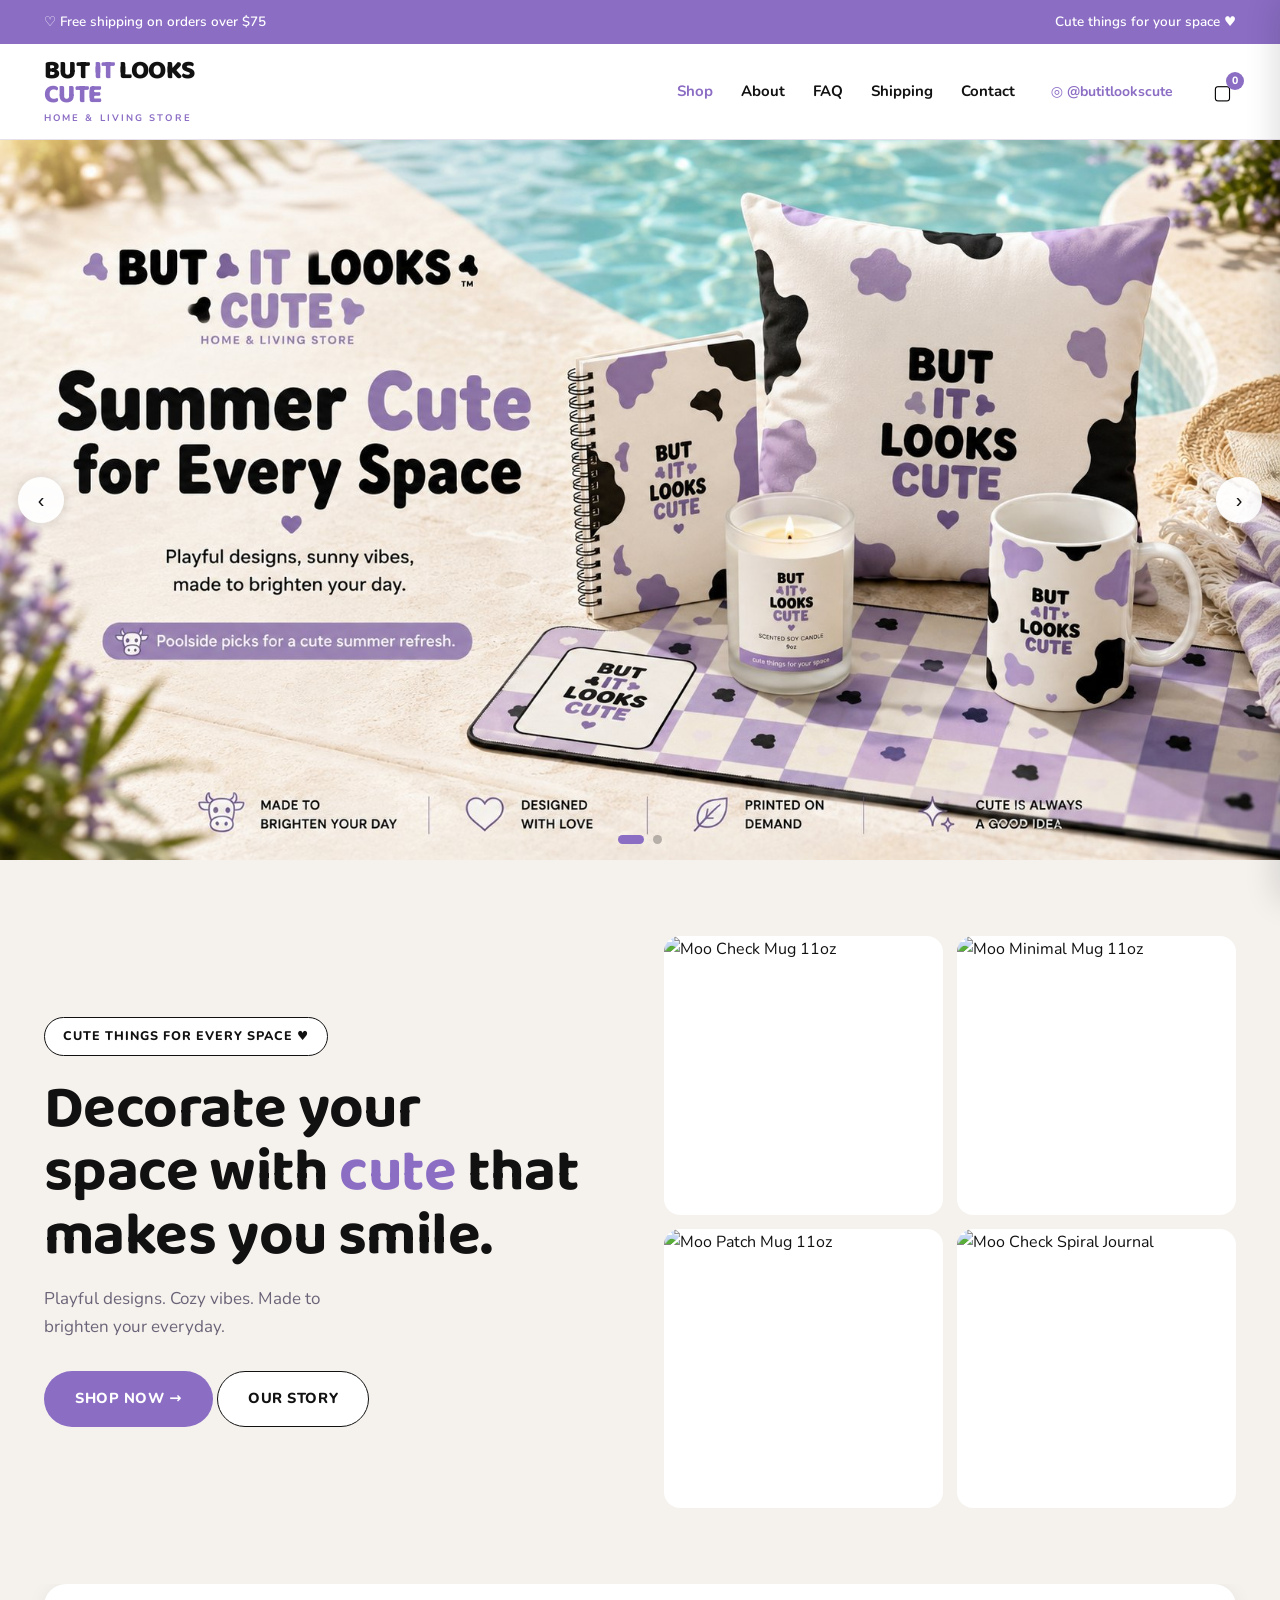
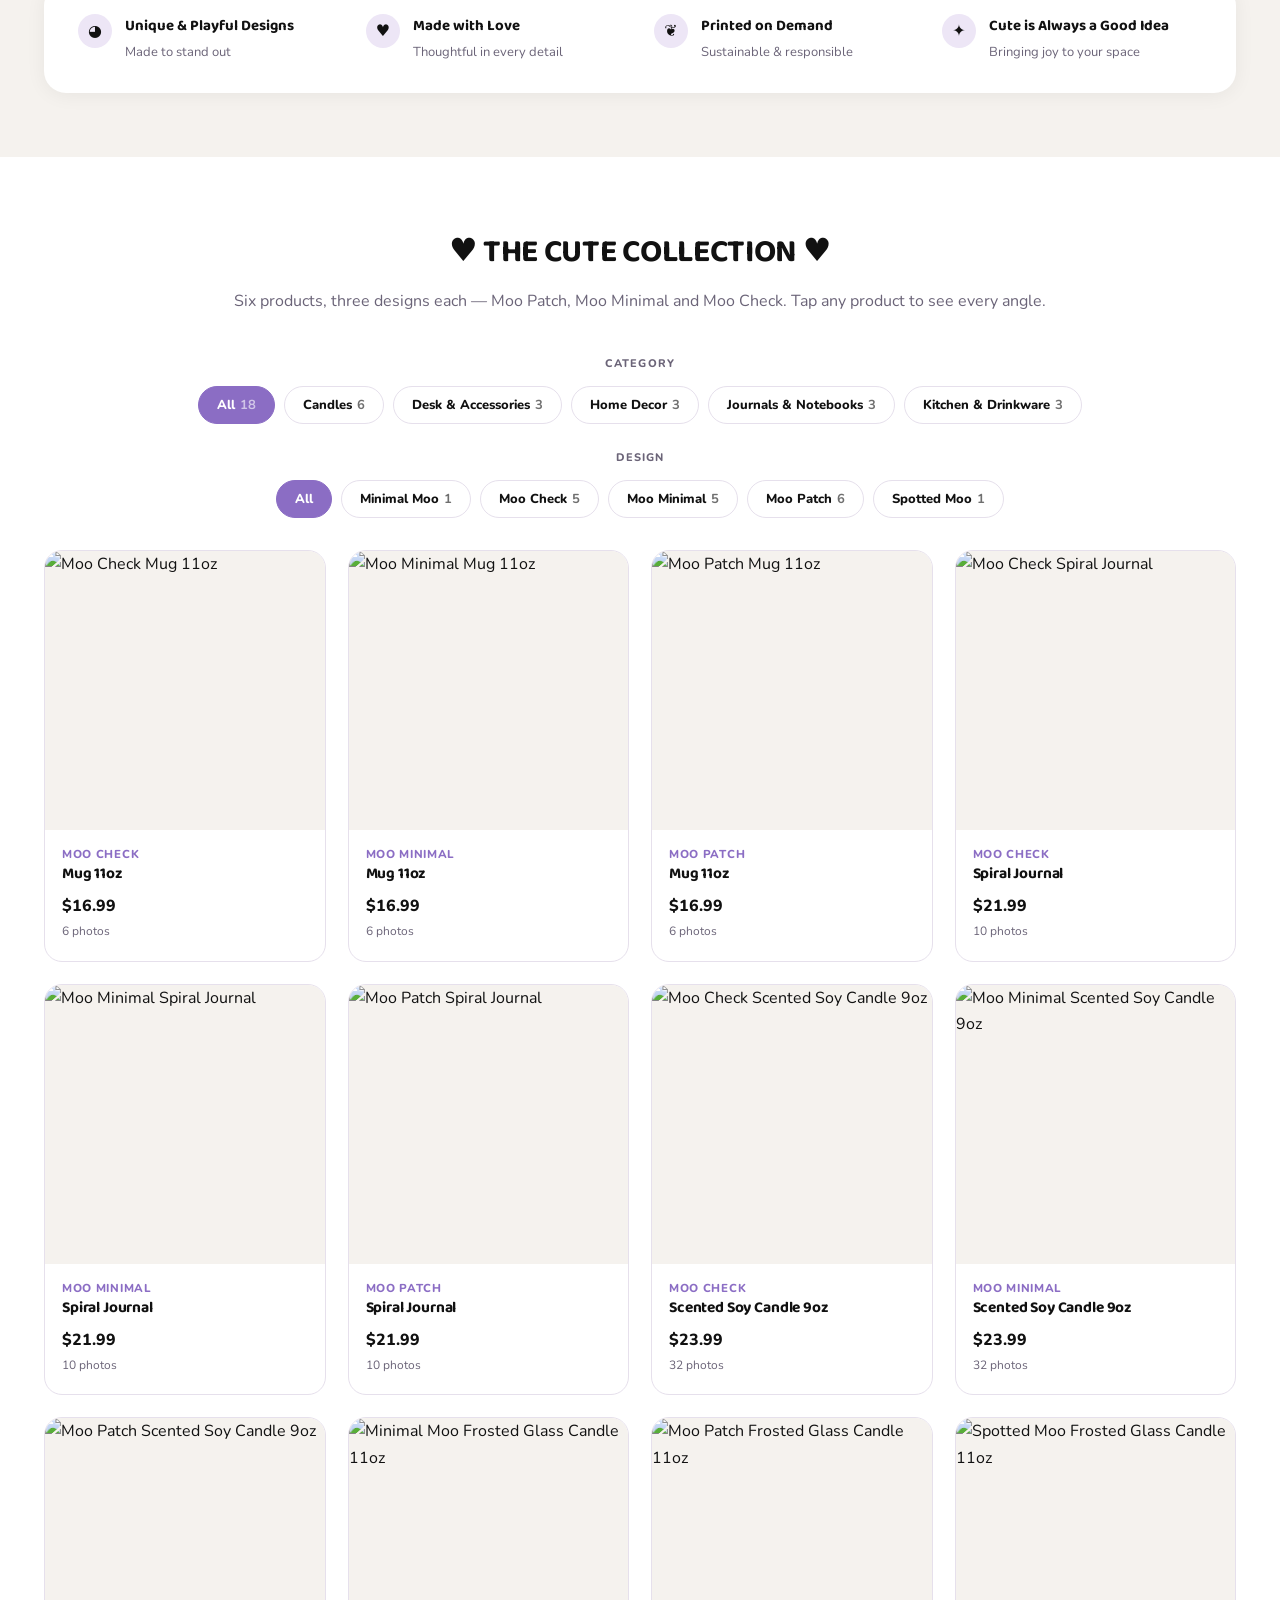
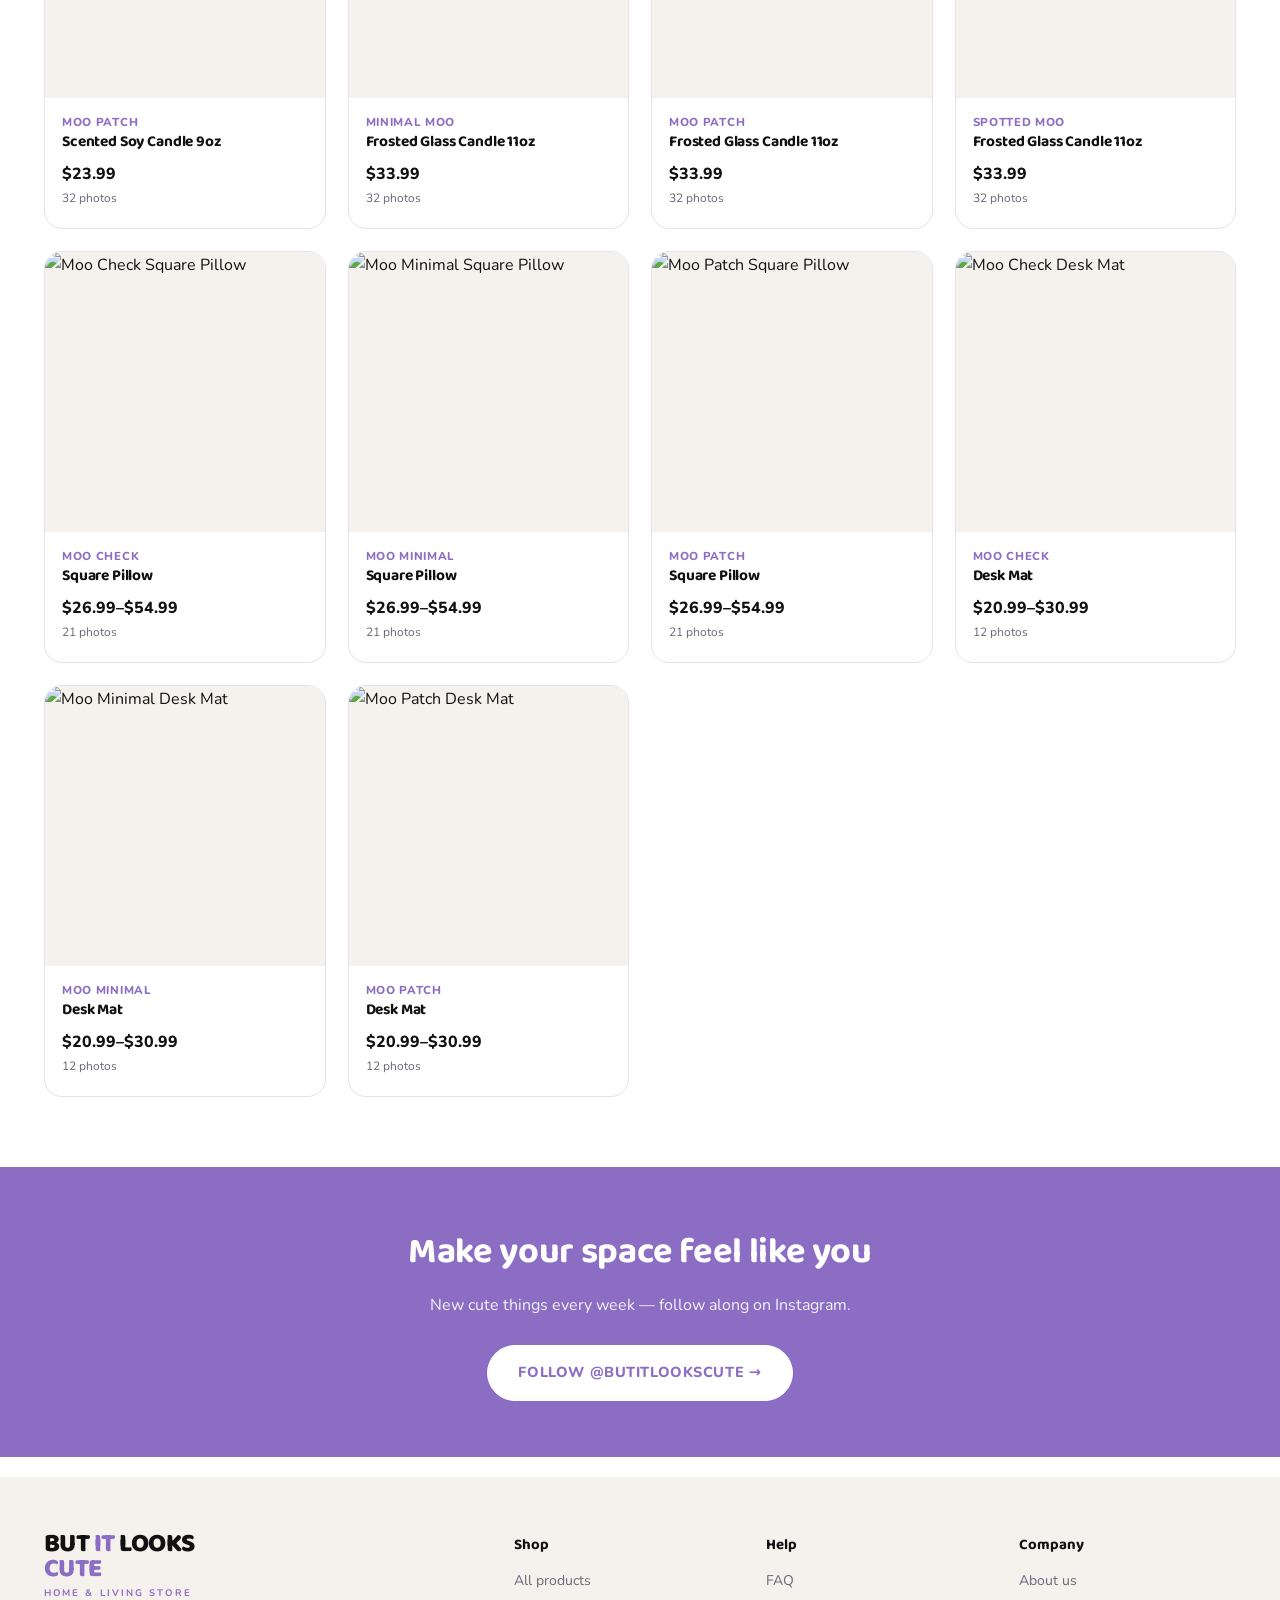
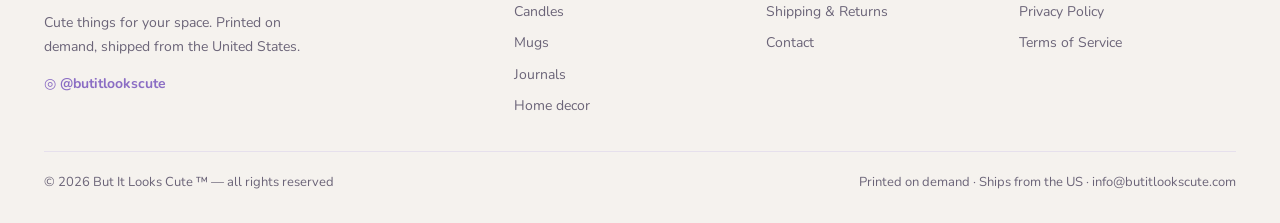
==== commit 8c89984e: "Katalog yeni Printify magazasindan uretildi 18 urun artik butitlookscute magazasinda (28817816); Ets" ====
--- a/index.html
+++ b/index.html
@@ -35,7 +35,7 @@
  "currenciesAccepted":"USD","paymentAccepted":"Credit Card"
 }</script>
 <script>window.MAGAZA_API="https://api.butitlookscute.com";</script>
-<script type="application/ld+json">{"@context": "https://schema.org", "@type": "ItemList", "name": "But It Looks Cute collection", "numberOfItems": 18, "itemListElement": [{"@type": "ListItem", "position": 1, "item": {"@type": "Product", "name": "Moo Check Mug 11oz", "category": "Kitchen & Drinkware", "description": "A ceramic 11oz mug that makes the morning better. Dishwasher and microwave safe.", "image": ["https://images.printify.com/mockup/6a999d6790754f6df309639a/33719/6400/moo-check-mug-11oz-but-it-looks-cute-cow-print-lavender-kitchen-drinkware-cute-gift.jpg?camera_label=front", "https://images.printify.com/mockup/6a999d6790754f6df309639a/33719/6360/moo-check-mug-11oz-but-it-looks-cute-cow-print-lavender-kitchen-drinkware-cute-gift.jpg?camera_label=front", "https://images.printify.com/mockup/6a999d6790754f6df309639a/33719/6402/moo-check-mug-11oz-but-it-looks-cute-cow-print-lavender-kitchen-drinkware-cute-gift.jpg?camera_label=front"], "brand": {"@type": "Brand", "name": "But It Looks Cute"}, "offers": {"@type": "Offer", "priceCurrency": "USD", "price": "16.99", "availability": "https://schema.org/InStock", "url": "https://butitlookscute.com/#shop", "shippingDetails": {"@type": "OfferShippingDetails", "shippingDestination": {"@type": "DefinedRegion", "addressCountry": "US"}}}}}, {"@type": "ListItem", "position": 2, "item": {"@type": "Product", "name": "Moo Minimal Mug 11oz", "category": "Kitchen & Drinkware", "description": "A ceramic 11oz mug that makes the morning better. Dishwasher and microwave safe.", "image": ["https://images.printify.com/mockup/6a999d5ed29a10ddcc07c849/33719/6400/moo-minimal-mug-11oz-but-it-looks-cute-cow-print-lavender-kitchen-drinkware-cute-gift.jpg?camera_label=front", "https://images.printify.com/mockup/6a999d5ed29a10ddcc07c849/33719/6360/moo-minimal-mug-11oz-but-it-looks-cute-cow-print-lavender-kitchen-drinkware-cute-gift.jpg?camera_label=front", "https://images.printify.com/mockup/6a999d5ed29a10ddcc07c849/33719/6402/moo-minimal-mug-11oz-but-it-looks-cute-cow-print-lavender-kitchen-drinkware-cute-gift.jpg?camera_label=front"], "brand": {"@type": "Brand", "name": "But It Looks Cute"}, "offers": {"@type": "Offer", "priceCurrency": "USD", "price": "16.99", "availability": "https://schema.org/InStock", "url": "https://butitlookscute.com/#shop", "shippingDetails": {"@type": "OfferShippingDetails", "shippingDestination": {"@type": "DefinedRegion", "addressCountry": "US"}}}}}, {"@type": "ListItem", "position": 3, "item": {"@type": "Product", "name": "Moo Patch Mug 11oz", "category": "Kitchen & Drinkware", "description": "A ceramic 11oz mug that makes the morning better. Dishwasher and microwave safe.", "image": ["https://images.printify.com/mockup/6a999d5787fe2ca5920f1106/33719/6400/moo-patch-mug-11oz-but-it-looks-cute-cow-print-lavender-kitchen-drinkware-cute-gift.jpg?camera_label=front", "https://images.printify.com/mockup/6a999d5787fe2ca5920f1106/33719/6360/moo-patch-mug-11oz-but-it-looks-cute-cow-print-lavender-kitchen-drinkware-cute-gift.jpg?camera_label=front", "https://images.printify.com/mockup/6a999d5787fe2ca5920f1106/33719/6402/moo-patch-mug-11oz-but-it-looks-cute-cow-print-lavender-kitchen-drinkware-cute-gift.jpg?camera_label=front"], "brand": {"@type": "Brand", "name": "But It Looks Cute"}, "offers": {"@type": "Offer", "priceCurrency": "USD", "price": "16.99", "availability": "https://schema.org/InStock", "url": "https://butitlookscute.com/#shop", "shippingDetails": {"@type": "OfferShippingDetails", "shippingDestination": {"@type": "DefinedRegion", "addressCountry": "US"}}}}}, {"@type": "ListItem", "position": 4, "item": {"@type": "Product", "name": "Moo Check Spiral Journal", "category": "Journals & Notebooks", "description": "A spiral bound journal with ruled pages — for lists, plans and small thoughts.", "image": ["https://images.printify.com/mockup/6a999e2d75e2ac9a620518e0/65224/7236/moo-check-spiral-journal-but-it-looks-cute-cow-print-lavender-journals-notebooks-cute-gift.jpg?camera_label=front", "https://images.printify.com/mockup/6a999e2d75e2ac9a620518e0/65224/7196/moo-check-spiral-journal-but-it-looks-cute-cow-print-lavender-journals-notebooks-cute-gift.jpg?camera_label=front", "https://images.printify.com/mockup/6a999e2d75e2ac9a620518e0/65224/7237/moo-check-spiral-journal-but-it-looks-cute-cow-print-lavender-journals-notebooks-cute-gift.jpg?camera_label=front"], "brand": {"@type": "Brand", "name": "But It Looks Cute"}, "offers": {"@type": "Offer", "priceCurrency": "USD", "price": "21.99", "availability": "https://schema.org/InStock", "url": "https://butitlookscute.com/#shop", "shippingDetails": {"@type": "OfferShippingDetails", "shippingDestination": {"@type": "DefinedRegion", "addressCountry": "US"}}}}}, {"@type": "ListItem", "position": 5, "item": {"@type": "Product", "name": "Moo Minimal Spiral Journal", "category": "Journals & Notebooks", "description": "A spiral bound journal with ruled pages — for lists, plans and small thoughts.", "image": ["https://images.printify.com/mockup/6a999e2575e2ac9a620518d9/65224/7236/moo-minimal-spiral-journal-but-it-looks-cute-cow-print-lavender-journals-notebooks-cute-gift.jpg?camera_label=front", "https://images.printify.com/mockup/6a999e2575e2ac9a620518d9/65224/7196/moo-minimal-spiral-journal-but-it-looks-cute-cow-print-lavender-journals-notebooks-cute-gift.jpg?camera_label=front", "https://images.printify.com/mockup/6a999e2575e2ac9a620518d9/65224/7237/moo-minimal-spiral-journal-but-it-looks-cute-cow-print-lavender-journals-notebooks-cute-gift.jpg?camera_label=front"], "brand": {"@type": "Brand", "name": "But It Looks Cute"}, "offers": {"@type": "Offer", "priceCurrency": "USD", "price": "21.99", "availability": "https://schema.org/InStock", "url": "https://butitlookscute.com/#shop", "shippingDetails": {"@type": "OfferShippingDetails", "shippingDestination": {"@type": "DefinedRegion", "addressCountry": "US"}}}}}, {"@type": "ListItem", "position": 6, "item": {"@type": "Product", "name": "Moo Patch Spiral Journal", "category": "Journals & Notebooks", "description": "A spiral bound journal with ruled pages — for lists, plans and small thoughts.", "image": ["https://images.printify.com/mockup/6a999e1d75e2ac9a620518d2/65224/7236/moo-patch-spiral-journal-but-it-looks-cute-cow-print-lavender-journals-notebooks-cute-gift.jpg?camera_label=front", "https://images.printify.com/mockup/6a999e1d75e2ac9a620518d2/65224/7196/moo-patch-spiral-journal-but-it-looks-cute-cow-print-lavender-journals-notebooks-cute-gift.jpg?camera_label=front", "https://images.printify.com/mockup/6a999e1d75e2ac9a620518d2/65224/7237/moo-patch-spiral-journal-but-it-looks-cute-cow-print-lavender-journals-notebooks-cute-gift.jpg?camera_label=front"], "brand": {"@type": "Brand", "name": "But It Looks Cute"}, "offers": {"@type": "Offer", "priceCurrency": "USD", "price": "21.99", "availability": "https://schema.org/InStock", "url": "https://butitlookscute.com/#shop", "shippingDetails": {"@type": "OfferShippingDetails", "shippingDestination": {"@type": "DefinedRegion", "addressCountry": "US"}}}}}, {"@type": "ListItem", "position": 7, "item": {"@type": "Product", "name": "Moo Check Scented Soy Candle 9oz", "category": "Candles", "description": "A 9oz scented soy candle in a clear jar with a black lid.", "image": ["https://images.printify.com/mockup/6a999e3a1919ef90ea02f0e6/93541/47078/moo-check-scented-soy-candle-9oz-but-it-looks-cute-cow-print-lavender-candles-cute-gift.jpg?camera_label=front", "https://images.printify.com/mockup/6a999e3a1919ef90ea02f0e6/93541/58810/moo-check-scented-soy-candle-9oz-but-it-looks-cute-cow-print-lavender-candles-cute-gift.jpg?camera_label=open", "https://images.printify.com/mockup/6a999e3a1919ef90ea02f0e6/93541/47327/moo-check-scented-soy-candle-9oz-but-it-looks-cute-cow-print-lavender-candles-cute-gift.jpg?camera_label=context-1"], "brand": {"@type": "Brand", "name": "But It Looks Cute"}, "offers": {"@type": "Offer", "priceCurrency": "USD", "price": "23.99", "availability": "https://schema.org/InStock", "url": "https://butitlookscute.com/#shop", "shippingDetails": {"@type": "OfferShippingDetails", "shippingDestination": {"@type": "DefinedRegion", "addressCountry": "US"}}}}}, {"@type": "ListItem", "position": 8, "item": {"@type": "Product", "name": "Moo Minimal Scented Soy Candle 9oz", "category": "Candles", "description": "A 9oz scented soy candle in a clear jar with a black lid.", "image": ["https://images.printify.com/mockup/6a999e3787fe2ca5920f11ff/93541/47078/moo-minimal-scented-soy-candle-9oz-but-it-looks-cute-cow-print-lavender-candles-cute-gift.jpg?camera_label=front", "https://images.printify.com/mockup/6a999e3787fe2ca5920f11ff/93541/58810/moo-minimal-scented-soy-candle-9oz-but-it-looks-cute-cow-print-lavender-candles-cute-gift.jpg?camera_label=open", "https://images.printify.com/mockup/6a999e3787fe2ca5920f11ff/93541/47327/moo-minimal-scented-soy-candle-9oz-but-it-looks-cute-cow-print-lavender-candles-cute-gift.jpg?camera_label=context-1"], "brand": {"@type": "Brand", "name": "But It Looks Cute"}, "offers": {"@type": "Offer", "priceCurrency": "USD", "price": "23.99", "availability": "https://schema.org/InStock", "url": "https://butitlookscute.com/#shop", "shippingDetails": {"@type": "OfferShippingDetails", "shippingDestination": {"@type": "DefinedRegion", "addressCountry": "US"}}}}}, {"@type": "ListItem", "position": 9, "item": {"@type": "Product", "name": "Moo Patch Scented Soy Candle 9oz", "category": "Candles", "description": "A 9oz scented soy candle in a clear jar with a black lid.", "image": ["https://images.printify.com/mockup/6a999e321919ef90ea02f0d3/93541/47078/moo-patch-scented-soy-candle-9oz-but-it-looks-cute-cow-print-lavender-candles-cute-gift.jpg?camera_label=front", "https://images.printify.com/mockup/6a999e321919ef90ea02f0d3/93541/58810/moo-patch-scented-soy-candle-9oz-but-it-looks-cute-cow-print-lavender-candles-cute-gift.jpg?camera_label=open", "https://images.printify.com/mockup/6a999e321919ef90ea02f0d3/93541/47327/moo-patch-scented-soy-candle-9oz-but-it-looks-cute-cow-print-lavender-candles-cute-gift.jpg?camera_label=context-1"], "brand": {"@type": "Brand", "name": "But It Looks Cute"}, "offers": {"@type": "Offer", "priceCurrency": "USD", "price": "23.99", "availability": "https://schema.org/InStock", "url": "https://butitlookscute.com/#shop", "shippingDetails": {"@type": "OfferShippingDetails", "shippingDestination": {"@type": "DefinedRegion", "addressCountry": "US"}}}}}, {"@type": "ListItem", "position": 10, "item": {"@type": "Product", "name": "Minimal Moo Frosted Glass Candle 11oz", "category": "Candles", "description": "An 11oz candle in frosted glass with a wooden lid.", "image": ["https://images.printify.com/mockup/6a999e4300b0eaf5a40f46bc/114648/108614/minimal-moo-frosted-glass-candle-11oz-but-it-looks-cute-cow-print-lavender-candles-cute-gift.jpg?camera_label=front", "https://images.printify.com/mockup/6a999e4300b0eaf5a40f46bc/114648/108615/minimal-moo-frosted-glass-candle-11oz-but-it-looks-cute-cow-print-lavender-candles-cute-gift.jpg?camera_label=left", "https://images.printify.com/mockup/6a999e4300b0eaf5a40f46bc/114648/108616/minimal-moo-frosted-glass-candle-11oz-but-it-looks-cute-cow-print-lavender-candles-cute-gift.jpg?camera_label=right"], "brand": {"@type": "Brand", "name": "But It Looks Cute"}, "offers": {"@type": "Offer", "priceCurrency": "USD", "price": "33.99", "availability": "https://schema.org/InStock", "url": "https://butitlookscute.com/#shop", "shippingDetails": {"@type": "OfferShippingDetails", "shippingDestination": {"@type": "DefinedRegion", "addressCountry": "US"}}}}}, {"@type": "ListItem", "position": 11, "item": {"@type": "Product", "name": "Moo Patch Frosted Glass Candle 11oz", "category": "Candles", "description": "An 11oz candle in frosted glass with a wooden lid.", "image": ["https://images.printify.com/mockup/6a999e4875e2ac9a62051922/114648/108614/moo-patch-frosted-glass-candle-11oz-but-it-looks-cute-cow-print-lavender-candles-cute-gift.jpg?camera_label=front", "https://images.printify.com/mockup/6a999e4875e2ac9a62051922/114648/108615/moo-patch-frosted-glass-candle-11oz-but-it-looks-cute-cow-print-lavender-candles-cute-gift.jpg?camera_label=left", "https://images.printify.com/mockup/6a999e4875e2ac9a62051922/114648/108616/moo-patch-frosted-glass-candle-11oz-but-it-looks-cute-cow-print-lavender-candles-cute-gift.jpg?camera_label=right"], "brand": {"@type": "Brand", "name": "But It Looks Cute"}, "offers": {"@type": "Offer", "priceCurrency": "USD", "price": "33.99", "availability": "https://schema.org/InStock", "url": "https://butitlookscute.com/#shop", "shippingDetails": {"@type": "OfferShippingDetails", "shippingDestination": {"@type": "DefinedRegion", "addressCountry": "US"}}}}}, {"@type": "ListItem", "position": 12, "item": {"@type": "Product", "name": "Spotted Moo Frosted Glass Candle 11oz", "category": "Candles", "description": "An 11oz candle in frosted glass with a wooden lid.", "image": ["https://images.printify.com/mockup/6a999e3e87fe2ca5920f1221/114648/108614/spotted-moo-frosted-glass-candle-11oz-but-it-looks-cute-cow-print-lavender-candles-cute-gift.jpg?camera_label=front", "https://images.printify.com/mockup/6a999e3e87fe2ca5920f1221/114648/108615/spotted-moo-frosted-glass-candle-11oz-but-it-looks-cute-cow-print-lavender-candles-cute-gift.jpg?camera_label=left", "https://images.printify.com/mockup/6a999e3e87fe2ca5920f1221/114648/108616/spotted-moo-frosted-glass-candle-11oz-but-it-looks-cute-cow-print-lavender-candles-cute-gift.jpg?camera_label=right"], "brand": {"@type": "Brand", "name": "But It Looks Cute"}, "offers": {"@type": "Offer", "priceCurrency": "USD", "price": "33.99", "availability": "https://schema.org/InStock", "url": "https://butitlookscute.com/#shop", "shippingDetails": {"@type": "OfferShippingDetails", "shippingDestination": {"@type": "DefinedRegion", "addressCountry": "US"}}}}}, {"@type": "ListItem", "position": 13, "item": {"@type": "Product", "name": "Moo Check Square Pillow", "category": "Home Decor", "description": "A soft spun polyester throw pillow that pulls a room together.", "image": ["https://images.printify.com/mockup/6a999de41919ef90ea02f085/41521/47613/moo-check-square-pillow-but-it-looks-cute-cow-print-lavender-home-decor-cute-gift.jpg?camera_label=front", "https://images.printify.com/mockup/6a999de41919ef90ea02f085/41524/47614/moo-check-square-pillow-but-it-looks-cute-cow-print-lavender-home-decor-cute-gift.jpg?camera_label=front", "https://images.printify.com/mockup/6a999de41919ef90ea02f085/41527/47615/moo-check-square-pillow-but-it-looks-cute-cow-print-lavender-home-decor-cute-gift.jpg?camera_label=front"], "brand": {"@type": "Brand", "name": "But It Looks Cute"}, "offers": {"@type": "Offer", "priceCurrency": "USD", "price": "26.99", "availability": "https://schema.org/InStock", "url": "https://butitlookscute.com/#shop", "shippingDetails": {"@type": "OfferShippingDetails", "shippingDestination": {"@type": "DefinedRegion", "addressCountry": "US"}}}}}, {"@type": "ListItem", "position": 14, "item": {"@type": "Product", "name": "Moo Minimal Square Pillow", "category": "Home Decor", "description": "A soft spun polyester throw pillow that pulls a room together.", "image": ["https://images.printify.com/mockup/6a999d8c75e2ac9a62051846/41521/47613/moo-minimal-square-pillow-but-it-looks-cute-cow-print-lavender-home-decor-cute-gift.jpg?camera_label=front", "https://images.printify.com/mockup/6a999d8c75e2ac9a62051846/41524/47614/moo-minimal-square-pillow-but-it-looks-cute-cow-print-lavender-home-decor-cute-gift.jpg?camera_label=front", "https://images.printify.com/mockup/6a999d8c75e2ac9a62051846/41527/47615/moo-minimal-square-pillow-but-it-looks-cute-cow-print-lavender-home-decor-cute-gift.jpg?camera_label=front"], "brand": {"@type": "Brand", "name": "But It Looks Cute"}, "offers": {"@type": "Offer", "priceCurrency": "USD", "price": "26.99", "availability": "https://schema.org/InStock", "url": "https://butitlookscute.com/#shop", "shippingDetails": {"@type": "OfferShippingDetails", "shippingDestination": {"@type": "DefinedRegion", "addressCountry": "US"}}}}}, {"@type": "ListItem", "position": 15, "item": {"@type": "Product", "name": "Moo Patch Square Pillow", "category": "Home Decor", "description": "A soft spun polyester throw pillow that pulls a room together.", "image": ["https://images.printify.com/mockup/6a999d7590754f6df30963a2/41521/47613/moo-patch-square-pillow-but-it-looks-cute-cow-print-lavender-home-decor-cute-gift.jpg?camera_label=front", "https://images.printify.com/mockup/6a999d7590754f6df30963a2/41524/47614/moo-patch-square-pillow-but-it-looks-cute-cow-print-lavender-home-decor-cute-gift.jpg?camera_label=front", "https://images.printify.com/mockup/6a999d7590754f6df30963a2/41527/47615/moo-patch-square-pillow-but-it-looks-cute-cow-print-lavender-home-decor-cute-gift.jpg?camera_label=front"], "brand": {"@type": "Brand", "name": "But It Looks Cute"}, "offers": {"@type": "Offer", "priceCurrency": "USD", "price": "26.99", "availability": "https://schema.org/InStock", "url": "https://butitlookscute.com/#shop", "shippingDetails": {"@type": "OfferShippingDetails", "shippingDestination": {"@type": "DefinedRegion", "addressCountry": "US"}}}}}, {"@type": "ListItem", "position": 16, "item": {"@type": "Product", "name": "Moo Check Desk Mat", "category": "Desk & Accessories", "description": "A wide desk mat that turns a plain desk into your favourite corner.", "image": ["https://images.printify.com/mockup/6a999e0c87fe2ca5920f11d1/81075/100926/moo-check-desk-mat-but-it-looks-cute-cow-print-lavender-desk-accessories-cute-gift.jpg?camera_label=front", "https://images.printify.com/mockup/6a999e0c87fe2ca5920f11d1/81075/100929/moo-check-desk-mat-but-it-looks-cute-cow-print-lavender-desk-accessories-cute-gift.jpg?camera_label=back", "https://images.printify.com/mockup/6a999e0c87fe2ca5920f11d1/81075/100957/moo-check-desk-mat-but-it-looks-cute-cow-print-lavender-desk-accessories-cute-gift.jpg?camera_label=context-1"], "brand": {"@type": "Brand", "name": "But It Looks Cute"}, "offers": {"@type": "Offer", "priceCurrency": "USD", "price": "20.99", "availability": "https://schema.org/InStock", "url": "https://butitlookscute.com/#shop", "shippingDetails": {"@type": "OfferShippingDetails", "shippingDestination": {"@type": "DefinedRegion", "addressCountry": "US"}}}}}, {"@type": "ListItem", "position": 17, "item": {"@type": "Product", "name": "Moo Minimal Desk Mat", "category": "Desk & Accessories", "description": "A wide desk mat that turns a plain desk into your favourite corner.", "image": ["https://images.printify.com/mockup/6a999dfa90754f6df3096431/81075/100926/moo-minimal-desk-mat-but-it-looks-cute-cow-print-lavender-desk-accessories-cute-gift.jpg?camera_label=front", "https://images.printify.com/mockup/6a999dfa90754f6df3096431/81075/100929/moo-minimal-desk-mat-but-it-looks-cute-cow-print-lavender-desk-accessories-cute-gift.jpg?camera_label=back", "https://images.printify.com/mockup/6a999dfa90754f6df3096431/81075/100957/moo-minimal-desk-mat-but-it-looks-cute-cow-print-lavender-desk-accessories-cute-gift.jpg?camera_label=context-1"], "brand": {"@type": "Brand", "name": "But It Looks Cute"}, "offers": {"@type": "Offer", "priceCurrency": "USD", "price": "20.99", "availability": "https://schema.org/InStock", "url": "https://butitlookscute.com/#shop", "shippingDetails": {"@type": "OfferShippingDetails", "shippingDestination": {"@type": "DefinedRegion", "addressCountry": "US"}}}}}, {"@type": "ListItem", "position": 18, "item": {"@type": "Product", "name": "Moo Patch Desk Mat", "category": "Desk & Accessories", "description": "A wide desk mat that turns a plain desk into your favourite corner.", "image": ["https://images.printify.com/mockup/6a999def87fe2ca5920f11a8/81075/100926/moo-patch-desk-mat-but-it-looks-cute-cow-print-lavender-desk-accessories-cute-gift.jpg?camera_label=front", "https://images.printify.com/mockup/6a999def87fe2ca5920f11a8/81075/100929/moo-patch-desk-mat-but-it-looks-cute-cow-print-lavender-desk-accessories-cute-gift.jpg?camera_label=back", "https://images.printify.com/mockup/6a999def87fe2ca5920f11a8/81075/100957/moo-patch-desk-mat-but-it-looks-cute-cow-print-lavender-desk-accessories-cute-gift.jpg?camera_label=context-1"], "brand": {"@type": "Brand", "name": "But It Looks Cute"}, "offers": {"@type": "Offer", "priceCurrency": "USD", "price": "20.99", "availability": "https://schema.org/InStock", "url": "https://butitlookscute.com/#shop", "shippingDetails": {"@type": "OfferShippingDetails", "shippingDestination": {"@type": "DefinedRegion", "addressCountry": "US"}}}}}]}</script>
+<script type="application/ld+json">{"@context": "https://schema.org", "@type": "ItemList", "name": "But It Looks Cute collection", "numberOfItems": 18, "itemListElement": [{"@type": "ListItem", "position": 1, "item": {"@type": "Product", "name": "Moo Check Mug 11oz", "category": "Kitchen & Drinkware", "description": "A ceramic 11oz mug that makes the morning better. Dishwasher and microwave safe.", "image": ["https://images-api.printify.com/mockup/6a9a787056cff2e8db069d9d/33719/6400/moo-check-mug-11oz-but-it-looks-cute-cow-print-lavender-kitchen-drinkware-cute-gift.jpg?camera_label=front", "https://images-api.printify.com/mockup/6a9a787056cff2e8db069d9d/33719/6402/moo-check-mug-11oz-but-it-looks-cute-cow-print-lavender-kitchen-drinkware-cute-gift.jpg?camera_label=left", "https://images-api.printify.com/mockup/6a9a787056cff2e8db069d9d/33719/10395/moo-check-mug-11oz-but-it-looks-cute-cow-print-lavender-kitchen-drinkware-cute-gift.jpg?camera_label=right"], "brand": {"@type": "Brand", "name": "But It Looks Cute"}, "offers": {"@type": "Offer", "priceCurrency": "USD", "price": "16.99", "availability": "https://schema.org/InStock", "url": "https://butitlookscute.com/#shop", "shippingDetails": {"@type": "OfferShippingDetails", "shippingDestination": {"@type": "DefinedRegion", "addressCountry": "US"}}}}}, {"@type": "ListItem", "position": 2, "item": {"@type": "Product", "name": "Moo Minimal Mug 11oz", "category": "Kitchen & Drinkware", "description": "A ceramic 11oz mug that makes the morning better. Dishwasher and microwave safe.", "image": ["https://images-api.printify.com/mockup/6a9a786e56cff2e8db069d99/33719/6400/moo-minimal-mug-11oz-but-it-looks-cute-cow-print-lavender-kitchen-drinkware-cute-gift.jpg?camera_label=front", "https://images-api.printify.com/mockup/6a9a786e56cff2e8db069d99/33719/6402/moo-minimal-mug-11oz-but-it-looks-cute-cow-print-lavender-kitchen-drinkware-cute-gift.jpg?camera_label=left", "https://images-api.printify.com/mockup/6a9a786e56cff2e8db069d99/33719/10395/moo-minimal-mug-11oz-but-it-looks-cute-cow-print-lavender-kitchen-drinkware-cute-gift.jpg?camera_label=right"], "brand": {"@type": "Brand", "name": "But It Looks Cute"}, "offers": {"@type": "Offer", "priceCurrency": "USD", "price": "16.99", "availability": "https://schema.org/InStock", "url": "https://butitlookscute.com/#shop", "shippingDetails": {"@type": "OfferShippingDetails", "shippingDestination": {"@type": "DefinedRegion", "addressCountry": "US"}}}}}, {"@type": "ListItem", "position": 3, "item": {"@type": "Product", "name": "Moo Patch Mug 11oz", "category": "Kitchen & Drinkware", "description": "A ceramic 11oz mug that makes the morning better. Dishwasher and microwave safe.", "image": ["https://images-api.printify.com/mockup/6a9a786c459f6e54930c32ec/33719/6400/moo-patch-mug-11oz-but-it-looks-cute-cow-print-lavender-kitchen-drinkware-cute-gift.jpg?camera_label=front", "https://images-api.printify.com/mockup/6a9a786c459f6e54930c32ec/33719/6402/moo-patch-mug-11oz-but-it-looks-cute-cow-print-lavender-kitchen-drinkware-cute-gift.jpg?camera_label=left", "https://images-api.printify.com/mockup/6a9a786c459f6e54930c32ec/33719/10395/moo-patch-mug-11oz-but-it-looks-cute-cow-print-lavender-kitchen-drinkware-cute-gift.jpg?camera_label=right"], "brand": {"@type": "Brand", "name": "But It Looks Cute"}, "offers": {"@type": "Offer", "priceCurrency": "USD", "price": "16.99", "availability": "https://schema.org/InStock", "url": "https://butitlookscute.com/#shop", "shippingDetails": {"@type": "OfferShippingDetails", "shippingDestination": {"@type": "DefinedRegion", "addressCountry": "US"}}}}}, {"@type": "ListItem", "position": 4, "item": {"@type": "Product", "name": "Moo Check Spiral Journal", "category": "Journals & Notebooks", "description": "A spiral bound journal with ruled pages — for lists, plans and small thoughts.", "image": ["https://images-api.printify.com/mockup/6a9a789556cff2e8db069df9/65224/7236/moo-check-spiral-journal-but-it-looks-cute-cow-print-lavender-journals-notebooks-cute-gift.jpg?camera_label=front", "https://images-api.printify.com/mockup/6a9a789556cff2e8db069df9/65224/7237/moo-check-spiral-journal-but-it-looks-cute-cow-print-lavender-journals-notebooks-cute-gift.jpg?camera_label=back", "https://images-api.printify.com/mockup/6a9a789556cff2e8db069df9/65224/7647/moo-check-spiral-journal-but-it-looks-cute-cow-print-lavender-journals-notebooks-cute-gift.jpg?camera_label=inside-front-cover"], "brand": {"@type": "Brand", "name": "But It Looks Cute"}, "offers": {"@type": "Offer", "priceCurrency": "USD", "price": "21.99", "availability": "https://schema.org/InStock", "url": "https://butitlookscute.com/#shop", "shippingDetails": {"@type": "OfferShippingDetails", "shippingDestination": {"@type": "DefinedRegion", "addressCountry": "US"}}}}}, {"@type": "ListItem", "position": 5, "item": {"@type": "Product", "name": "Moo Minimal Spiral Journal", "category": "Journals & Notebooks", "description": "A spiral bound journal with ruled pages — for lists, plans and small thoughts.", "image": ["https://images-api.printify.com/mockup/6a9a789226ca2a0ca101275f/65224/7236/moo-minimal-spiral-journal-but-it-looks-cute-cow-print-lavender-journals-notebooks-cute-gift.jpg?camera_label=front", "https://images-api.printify.com/mockup/6a9a789226ca2a0ca101275f/65224/7237/moo-minimal-spiral-journal-but-it-looks-cute-cow-print-lavender-journals-notebooks-cute-gift.jpg?camera_label=back", "https://images-api.printify.com/mockup/6a9a789226ca2a0ca101275f/65224/7647/moo-minimal-spiral-journal-but-it-looks-cute-cow-print-lavender-journals-notebooks-cute-gift.jpg?camera_label=inside-front-cover"], "brand": {"@type": "Brand", "name": "But It Looks Cute"}, "offers": {"@type": "Offer", "priceCurrency": "USD", "price": "21.99", "availability": "https://schema.org/InStock", "url": "https://butitlookscute.com/#shop", "shippingDetails": {"@type": "OfferShippingDetails", "shippingDestination": {"@type": "DefinedRegion", "addressCountry": "US"}}}}}, {"@type": "ListItem", "position": 6, "item": {"@type": "Product", "name": "Moo Patch Spiral Journal", "category": "Journals & Notebooks", "description": "A spiral bound journal with ruled pages — for lists, plans and small thoughts.", "image": ["https://images-api.printify.com/mockup/6a9a788f5d46b4504b0e191e/65224/7236/moo-patch-spiral-journal-but-it-looks-cute-cow-print-lavender-journals-notebooks-cute-gift.jpg?camera_label=front", "https://images-api.printify.com/mockup/6a9a788f5d46b4504b0e191e/65224/7237/moo-patch-spiral-journal-but-it-looks-cute-cow-print-lavender-journals-notebooks-cute-gift.jpg?camera_label=back", "https://images-api.printify.com/mockup/6a9a788f5d46b4504b0e191e/65224/7647/moo-patch-spiral-journal-but-it-looks-cute-cow-print-lavender-journals-notebooks-cute-gift.jpg?camera_label=inside-front-cover"], "brand": {"@type": "Brand", "name": "But It Looks Cute"}, "offers": {"@type": "Offer", "priceCurrency": "USD", "price": "21.99", "availability": "https://schema.org/InStock", "url": "https://butitlookscute.com/#shop", "shippingDetails": {"@type": "OfferShippingDetails", "shippingDestination": {"@type": "DefinedRegion", "addressCountry": "US"}}}}}, {"@type": "ListItem", "position": 7, "item": {"@type": "Product", "name": "Moo Check Scented Soy Candle 9oz", "category": "Candles", "description": "A 9oz scented soy candle in a clear jar with a black lid.", "image": ["https://images-api.printify.com/mockup/6a9a789c56cff2e8db069e0a/93541/47078/moo-check-scented-soy-candle-9oz-but-it-looks-cute-cow-print-lavender-candles-cute-gift.jpg?camera_label=front", "https://images-api.printify.com/mockup/6a9a789c56cff2e8db069e0a/93541/58810/moo-check-scented-soy-candle-9oz-but-it-looks-cute-cow-print-lavender-candles-cute-gift.jpg?camera_label=open", "https://images-api.printify.com/mockup/6a9a789c56cff2e8db069e0a/93541/47327/moo-check-scented-soy-candle-9oz-but-it-looks-cute-cow-print-lavender-candles-cute-gift.jpg?camera_label=context-1"], "brand": {"@type": "Brand", "name": "But It Looks Cute"}, "offers": {"@type": "Offer", "priceCurrency": "USD", "price": "23.99", "availability": "https://schema.org/InStock", "url": "https://butitlookscute.com/#shop", "shippingDetails": {"@type": "OfferShippingDetails", "shippingDestination": {"@type": "DefinedRegion", "addressCountry": "US"}}}}}, {"@type": "ListItem", "position": 8, "item": {"@type": "Product", "name": "Moo Minimal Scented Soy Candle 9oz", "category": "Candles", "description": "A 9oz scented soy candle in a clear jar with a black lid.", "image": ["https://images-api.printify.com/mockup/6a9a789a26ca2a0ca101276b/93541/47078/moo-minimal-scented-soy-candle-9oz-but-it-looks-cute-cow-print-lavender-candles-cute-gift.jpg?camera_label=front", "https://images-api.printify.com/mockup/6a9a789a26ca2a0ca101276b/93541/58810/moo-minimal-scented-soy-candle-9oz-but-it-looks-cute-cow-print-lavender-candles-cute-gift.jpg?camera_label=open", "https://images-api.printify.com/mockup/6a9a789a26ca2a0ca101276b/93541/47327/moo-minimal-scented-soy-candle-9oz-but-it-looks-cute-cow-print-lavender-candles-cute-gift.jpg?camera_label=context-1"], "brand": {"@type": "Brand", "name": "But It Looks Cute"}, "offers": {"@type": "Offer", "priceCurrency": "USD", "price": "23.99", "availability": "https://schema.org/InStock", "url": "https://butitlookscute.com/#shop", "shippingDetails": {"@type": "OfferShippingDetails", "shippingDestination": {"@type": "DefinedRegion", "addressCountry": "US"}}}}}, {"@type": "ListItem", "position": 9, "item": {"@type": "Product", "name": "Moo Patch Scented Soy Candle 9oz", "category": "Candles", "description": "A 9oz scented soy candle in a clear jar with a black lid.", "image": ["https://images-api.printify.com/mockup/6a9a789756cff2e8db069e02/93541/47078/moo-patch-scented-soy-candle-9oz-but-it-looks-cute-cow-print-lavender-candles-cute-gift.jpg?camera_label=front", "https://images-api.printify.com/mockup/6a9a789756cff2e8db069e02/93541/58810/moo-patch-scented-soy-candle-9oz-but-it-looks-cute-cow-print-lavender-candles-cute-gift.jpg?camera_label=open", "https://images-api.printify.com/mockup/6a9a789756cff2e8db069e02/93541/47327/moo-patch-scented-soy-candle-9oz-but-it-looks-cute-cow-print-lavender-candles-cute-gift.jpg?camera_label=context-1"], "brand": {"@type": "Brand", "name": "But It Looks Cute"}, "offers": {"@type": "Offer", "priceCurrency": "USD", "price": "23.99", "availability": "https://schema.org/InStock", "url": "https://butitlookscute.com/#shop", "shippingDetails": {"@type": "OfferShippingDetails", "shippingDestination": {"@type": "DefinedRegion", "addressCountry": "US"}}}}}, {"@type": "ListItem", "position": 10, "item": {"@type": "Product", "name": "Minimal Moo Frosted Glass Candle 11oz", "category": "Candles", "description": "An 11oz candle in frosted glass with a wooden lid.", "image": ["https://images-api.printify.com/mockup/6a9a78a229b460859d0f5787/114648/108614/minimal-moo-frosted-glass-candle-11oz-but-it-looks-cute-cow-print-lavender-candles-cute-gift.jpg?camera_label=front", "https://images-api.printify.com/mockup/6a9a78a229b460859d0f5787/114648/108615/minimal-moo-frosted-glass-candle-11oz-but-it-looks-cute-cow-print-lavender-candles-cute-gift.jpg?camera_label=left", "https://images-api.printify.com/mockup/6a9a78a229b460859d0f5787/114648/108616/minimal-moo-frosted-glass-candle-11oz-but-it-looks-cute-cow-print-lavender-candles-cute-gift.jpg?camera_label=right"], "brand": {"@type": "Brand", "name": "But It Looks Cute"}, "offers": {"@type": "Offer", "priceCurrency": "USD", "price": "33.99", "availability": "https://schema.org/InStock", "url": "https://butitlookscute.com/#shop", "shippingDetails": {"@type": "OfferShippingDetails", "shippingDestination": {"@type": "DefinedRegion", "addressCountry": "US"}}}}}, {"@type": "ListItem", "position": 11, "item": {"@type": "Product", "name": "Moo Patch Frosted Glass Candle 11oz", "category": "Candles", "description": "An 11oz candle in frosted glass with a wooden lid.", "image": ["https://images-api.printify.com/mockup/6a9a78a429b460859d0f5788/114648/108614/moo-patch-frosted-glass-candle-11oz-but-it-looks-cute-cow-print-lavender-candles-cute-gift.jpg?camera_label=front", "https://images-api.printify.com/mockup/6a9a78a429b460859d0f5788/114648/108615/moo-patch-frosted-glass-candle-11oz-but-it-looks-cute-cow-print-lavender-candles-cute-gift.jpg?camera_label=left", "https://images-api.printify.com/mockup/6a9a78a429b460859d0f5788/114648/108616/moo-patch-frosted-glass-candle-11oz-but-it-looks-cute-cow-print-lavender-candles-cute-gift.jpg?camera_label=right"], "brand": {"@type": "Brand", "name": "But It Looks Cute"}, "offers": {"@type": "Offer", "priceCurrency": "USD", "price": "33.99", "availability": "https://schema.org/InStock", "url": "https://butitlookscute.com/#shop", "shippingDetails": {"@type": "OfferShippingDetails", "shippingDestination": {"@type": "DefinedRegion", "addressCountry": "US"}}}}}, {"@type": "ListItem", "position": 12, "item": {"@type": "Product", "name": "Spotted Moo Frosted Glass Candle 11oz", "category": "Candles", "description": "An 11oz candle in frosted glass with a wooden lid.", "image": ["https://images-api.printify.com/mockup/6a9a789f5d46b4504b0e1943/114648/108614/spotted-moo-frosted-glass-candle-11oz-but-it-looks-cute-cow-print-lavender-candles-cute-gift.jpg?camera_label=front", "https://images-api.printify.com/mockup/6a9a789f5d46b4504b0e1943/114648/108615/spotted-moo-frosted-glass-candle-11oz-but-it-looks-cute-cow-print-lavender-candles-cute-gift.jpg?camera_label=left", "https://images-api.printify.com/mockup/6a9a789f5d46b4504b0e1943/114648/108616/spotted-moo-frosted-glass-candle-11oz-but-it-looks-cute-cow-print-lavender-candles-cute-gift.jpg?camera_label=right"], "brand": {"@type": "Brand", "name": "But It Looks Cute"}, "offers": {"@type": "Offer", "priceCurrency": "USD", "price": "33.99", "availability": "https://schema.org/InStock", "url": "https://butitlookscute.com/#shop", "shippingDetails": {"@type": "OfferShippingDetails", "shippingDestination": {"@type": "DefinedRegion", "addressCountry": "US"}}}}}, {"@type": "ListItem", "position": 13, "item": {"@type": "Product", "name": "Moo Check Square Pillow", "category": "Home Decor", "description": "A soft spun polyester throw pillow that pulls a room together.", "image": ["https://images-api.printify.com/mockup/6a9a787b29b460859d0f5731/41521/47613/moo-check-square-pillow-but-it-looks-cute-cow-print-lavender-home-decor-cute-gift.jpg?camera_label=front", "https://images-api.printify.com/mockup/6a9a787b29b460859d0f5731/41521/47617/moo-check-square-pillow-but-it-looks-cute-cow-print-lavender-home-decor-cute-gift.jpg?camera_label=back", "https://images-api.printify.com/mockup/6a9a787b29b460859d0f5731/41521/48007/moo-check-square-pillow-but-it-looks-cute-cow-print-lavender-home-decor-cute-gift.jpg?camera_label=side"], "brand": {"@type": "Brand", "name": "But It Looks Cute"}, "offers": {"@type": "Offer", "priceCurrency": "USD", "price": "26.99", "availability": "https://schema.org/InStock", "url": "https://butitlookscute.com/#shop", "shippingDetails": {"@type": "OfferShippingDetails", "shippingDestination": {"@type": "DefinedRegion", "addressCountry": "US"}}}}}, {"@type": "ListItem", "position": 14, "item": {"@type": "Product", "name": "Moo Minimal Square Pillow", "category": "Home Decor", "description": "A soft spun polyester throw pillow that pulls a room together.", "image": ["https://images-api.printify.com/mockup/6a9a787826ca2a0ca101270c/41521/47613/moo-minimal-square-pillow-but-it-looks-cute-cow-print-lavender-home-decor-cute-gift.jpg?camera_label=front", "https://images-api.printify.com/mockup/6a9a787826ca2a0ca101270c/41521/47617/moo-minimal-square-pillow-but-it-looks-cute-cow-print-lavender-home-decor-cute-gift.jpg?camera_label=back", "https://images-api.printify.com/mockup/6a9a787826ca2a0ca101270c/41521/48007/moo-minimal-square-pillow-but-it-looks-cute-cow-print-lavender-home-decor-cute-gift.jpg?camera_label=side"], "brand": {"@type": "Brand", "name": "But It Looks Cute"}, "offers": {"@type": "Offer", "priceCurrency": "USD", "price": "26.99", "availability": "https://schema.org/InStock", "url": "https://butitlookscute.com/#shop", "shippingDetails": {"@type": "OfferShippingDetails", "shippingDestination": {"@type": "DefinedRegion", "addressCountry": "US"}}}}}, {"@type": "ListItem", "position": 15, "item": {"@type": "Product", "name": "Moo Patch Square Pillow", "category": "Home Decor", "description": "A soft spun polyester throw pillow that pulls a room together.", "image": ["https://images-api.printify.com/mockup/6a9a7875459f6e54930c32ef/41521/47613/moo-patch-square-pillow-but-it-looks-cute-cow-print-lavender-home-decor-cute-gift.jpg?camera_label=front", "https://images-api.printify.com/mockup/6a9a7875459f6e54930c32ef/41521/47617/moo-patch-square-pillow-but-it-looks-cute-cow-print-lavender-home-decor-cute-gift.jpg?camera_label=back", "https://images-api.printify.com/mockup/6a9a7875459f6e54930c32ef/41521/48007/moo-patch-square-pillow-but-it-looks-cute-cow-print-lavender-home-decor-cute-gift.jpg?camera_label=side"], "brand": {"@type": "Brand", "name": "But It Looks Cute"}, "offers": {"@type": "Offer", "priceCurrency": "USD", "price": "26.99", "availability": "https://schema.org/InStock", "url": "https://butitlookscute.com/#shop", "shippingDetails": {"@type": "OfferShippingDetails", "shippingDestination": {"@type": "DefinedRegion", "addressCountry": "US"}}}}}, {"@type": "ListItem", "position": 16, "item": {"@type": "Product", "name": "Moo Check Desk Mat", "category": "Desk & Accessories", "description": "A wide desk mat that turns a plain desk into your favourite corner.", "image": ["https://images-api.printify.com/mockup/6a9a788b56cff2e8db069dd6/81075/100926/moo-check-desk-mat-but-it-looks-cute-cow-print-lavender-desk-accessories-cute-gift.jpg?camera_label=front", "https://images-api.printify.com/mockup/6a9a788b56cff2e8db069dd6/81075/100929/moo-check-desk-mat-but-it-looks-cute-cow-print-lavender-desk-accessories-cute-gift.jpg?camera_label=back", "https://images-api.printify.com/mockup/6a9a788b56cff2e8db069dd6/81075/100957/moo-check-desk-mat-but-it-looks-cute-cow-print-lavender-desk-accessories-cute-gift.jpg?camera_label=context-1"], "brand": {"@type": "Brand", "name": "But It Looks Cute"}, "offers": {"@type": "Offer", "priceCurrency": "USD", "price": "20.99", "availability": "https://schema.org/InStock", "url": "https://butitlookscute.com/#shop", "shippingDetails": {"@type": "OfferShippingDetails", "shippingDestination": {"@type": "DefinedRegion", "addressCountry": "US"}}}}}, {"@type": "ListItem", "position": 17, "item": {"@type": "Product", "name": "Moo Minimal Desk Mat", "category": "Desk & Accessories", "description": "A wide desk mat that turns a plain desk into your favourite corner.", "image": ["https://images-api.printify.com/mockup/6a9a788856cff2e8db069dc8/81075/100926/moo-minimal-desk-mat-but-it-looks-cute-cow-print-lavender-desk-accessories-cute-gift.jpg?camera_label=front", "https://images-api.printify.com/mockup/6a9a788856cff2e8db069dc8/81075/100929/moo-minimal-desk-mat-but-it-looks-cute-cow-print-lavender-desk-accessories-cute-gift.jpg?camera_label=back", "https://images-api.printify.com/mockup/6a9a788856cff2e8db069dc8/81075/100957/moo-minimal-desk-mat-but-it-looks-cute-cow-print-lavender-desk-accessories-cute-gift.jpg?camera_label=context-1"], "brand": {"@type": "Brand", "name": "But It Looks Cute"}, "offers": {"@type": "Offer", "priceCurrency": "USD", "price": "20.99", "availability": "https://schema.org/InStock", "url": "https://butitlookscute.com/#shop", "shippingDetails": {"@type": "OfferShippingDetails", "shippingDestination": {"@type": "DefinedRegion", "addressCountry": "US"}}}}}, {"@type": "ListItem", "position": 18, "item": {"@type": "Product", "name": "Moo Patch Desk Mat", "category": "Desk & Accessories", "description": "A wide desk mat that turns a plain desk into your favourite corner.", "image": ["https://images-api.printify.com/mockup/6a9a788356cff2e8db069db9/81075/100926/moo-patch-desk-mat-but-it-looks-cute-cow-print-lavender-desk-accessories-cute-gift.jpg?camera_label=front", "https://images-api.printify.com/mockup/6a9a788356cff2e8db069db9/81075/100929/moo-patch-desk-mat-but-it-looks-cute-cow-print-lavender-desk-accessories-cute-gift.jpg?camera_label=back", "https://images-api.printify.com/mockup/6a9a788356cff2e8db069db9/81075/100957/moo-patch-desk-mat-but-it-looks-cute-cow-print-lavender-desk-accessories-cute-gift.jpg?camera_label=context-1"], "brand": {"@type": "Brand", "name": "But It Looks Cute"}, "offers": {"@type": "Offer", "priceCurrency": "USD", "price": "20.99", "availability": "https://schema.org/InStock", "url": "https://butitlookscute.com/#shop", "shippingDetails": {"@type": "OfferShippingDetails", "shippingDestination": {"@type": "DefinedRegion", "addressCountry": "US"}}}}}]}</script>
 </head>
 <body>
 <div class="ribbon"><div class="wrap">
@@ -84,7 +84,7 @@
       <a class="btn btn-out" href="/about.html">OUR STORY</a>
     </div>
     <div style="display:grid;grid-template-columns:1fr 1fr;gap:14px">
-      <div style="border-radius:16px;overflow:hidden;background:var(--paper);aspect-ratio:1"><img src="https://images.printify.com/mockup/6a999d6790754f6df309639a/33719/6400/moo-check-mug-11oz-but-it-looks-cute-cow-print-lavender-kitchen-drinkware-cute-gift.jpg?camera_label=front" alt="Moo Check Mug 11oz" loading="lazy" style="width:100%;height:100%;object-fit:cover"></div><div style="border-radius:16px;overflow:hidden;background:var(--paper);aspect-ratio:1"><img src="https://images.printify.com/mockup/6a999d5ed29a10ddcc07c849/33719/6400/moo-minimal-mug-11oz-but-it-looks-cute-cow-print-lavender-kitchen-drinkware-cute-gift.jpg?camera_label=front" alt="Moo Minimal Mug 11oz" loading="lazy" style="width:100%;height:100%;object-fit:cover"></div><div style="border-radius:16px;overflow:hidden;background:var(--paper);aspect-ratio:1"><img src="https://images.printify.com/mockup/6a999d5787fe2ca5920f1106/33719/6400/moo-patch-mug-11oz-but-it-looks-cute-cow-print-lavender-kitchen-drinkware-cute-gift.jpg?camera_label=front" alt="Moo Patch Mug 11oz" loading="lazy" style="width:100%;height:100%;object-fit:cover"></div><div style="border-radius:16px;overflow:hidden;background:var(--paper);aspect-ratio:1"><img src="https://images.printify.com/mockup/6a999e2d75e2ac9a620518e0/65224/7236/moo-check-spiral-journal-but-it-looks-cute-cow-print-lavender-journals-notebooks-cute-gift.jpg?camera_label=front" alt="Moo Check Spiral Journal" loading="lazy" style="width:100%;height:100%;object-fit:cover"></div>
+      <div style="border-radius:16px;overflow:hidden;background:var(--paper);aspect-ratio:1"><img src="https://images-api.printify.com/mockup/6a9a787056cff2e8db069d9d/33719/6400/moo-check-mug-11oz-but-it-looks-cute-cow-print-lavender-kitchen-drinkware-cute-gift.jpg?camera_label=front" alt="Moo Check Mug 11oz" loading="lazy" style="width:100%;height:100%;object-fit:cover"></div><div style="border-radius:16px;overflow:hidden;background:var(--paper);aspect-ratio:1"><img src="https://images-api.printify.com/mockup/6a9a786e56cff2e8db069d99/33719/6400/moo-minimal-mug-11oz-but-it-looks-cute-cow-print-lavender-kitchen-drinkware-cute-gift.jpg?camera_label=front" alt="Moo Minimal Mug 11oz" loading="lazy" style="width:100%;height:100%;object-fit:cover"></div><div style="border-radius:16px;overflow:hidden;background:var(--paper);aspect-ratio:1"><img src="https://images-api.printify.com/mockup/6a9a786c459f6e54930c32ec/33719/6400/moo-patch-mug-11oz-but-it-looks-cute-cow-print-lavender-kitchen-drinkware-cute-gift.jpg?camera_label=front" alt="Moo Patch Mug 11oz" loading="lazy" style="width:100%;height:100%;object-fit:cover"></div><div style="border-radius:16px;overflow:hidden;background:var(--paper);aspect-ratio:1"><img src="https://images-api.printify.com/mockup/6a9a789556cff2e8db069df9/65224/7236/moo-check-spiral-journal-but-it-looks-cute-cow-print-lavender-journals-notebooks-cute-gift.jpg?camera_label=front" alt="Moo Check Spiral Journal" loading="lazy" style="width:100%;height:100%;object-fit:cover"></div>
     </div>
   </div>
 </div>
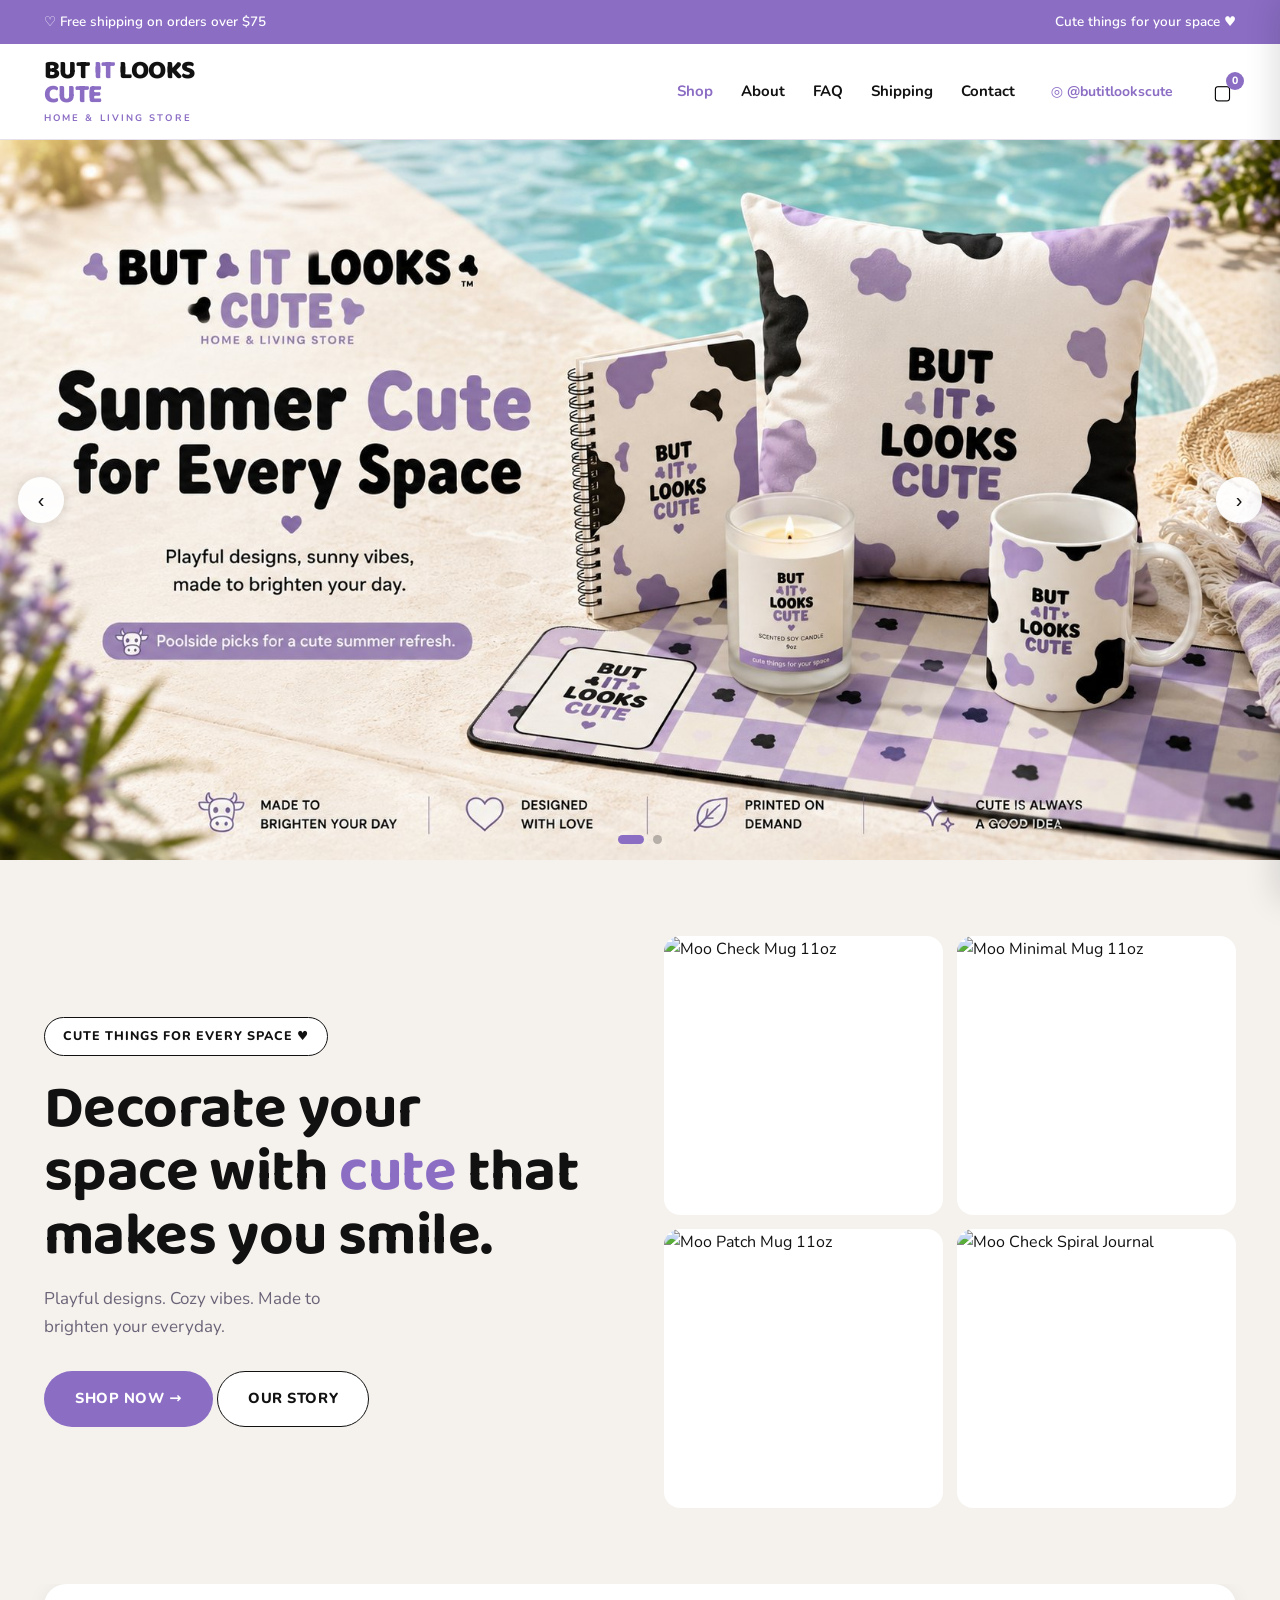
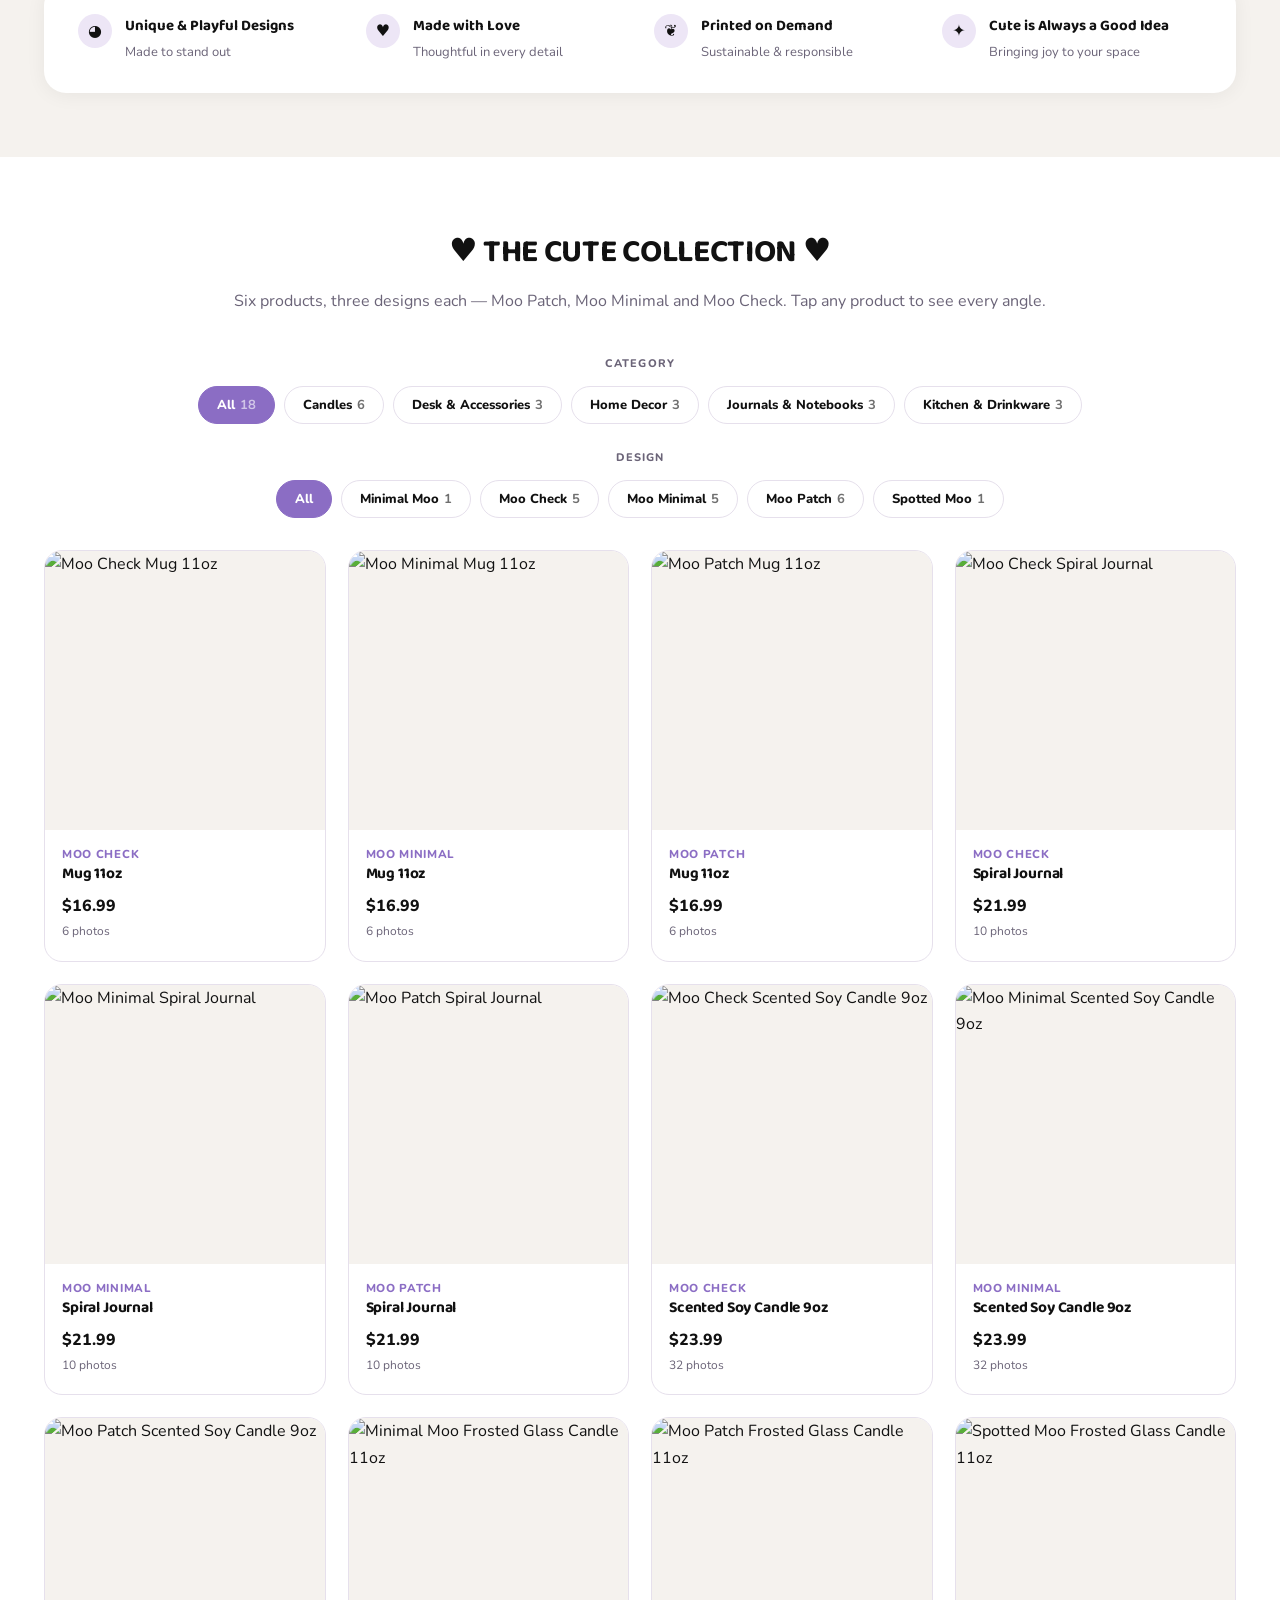
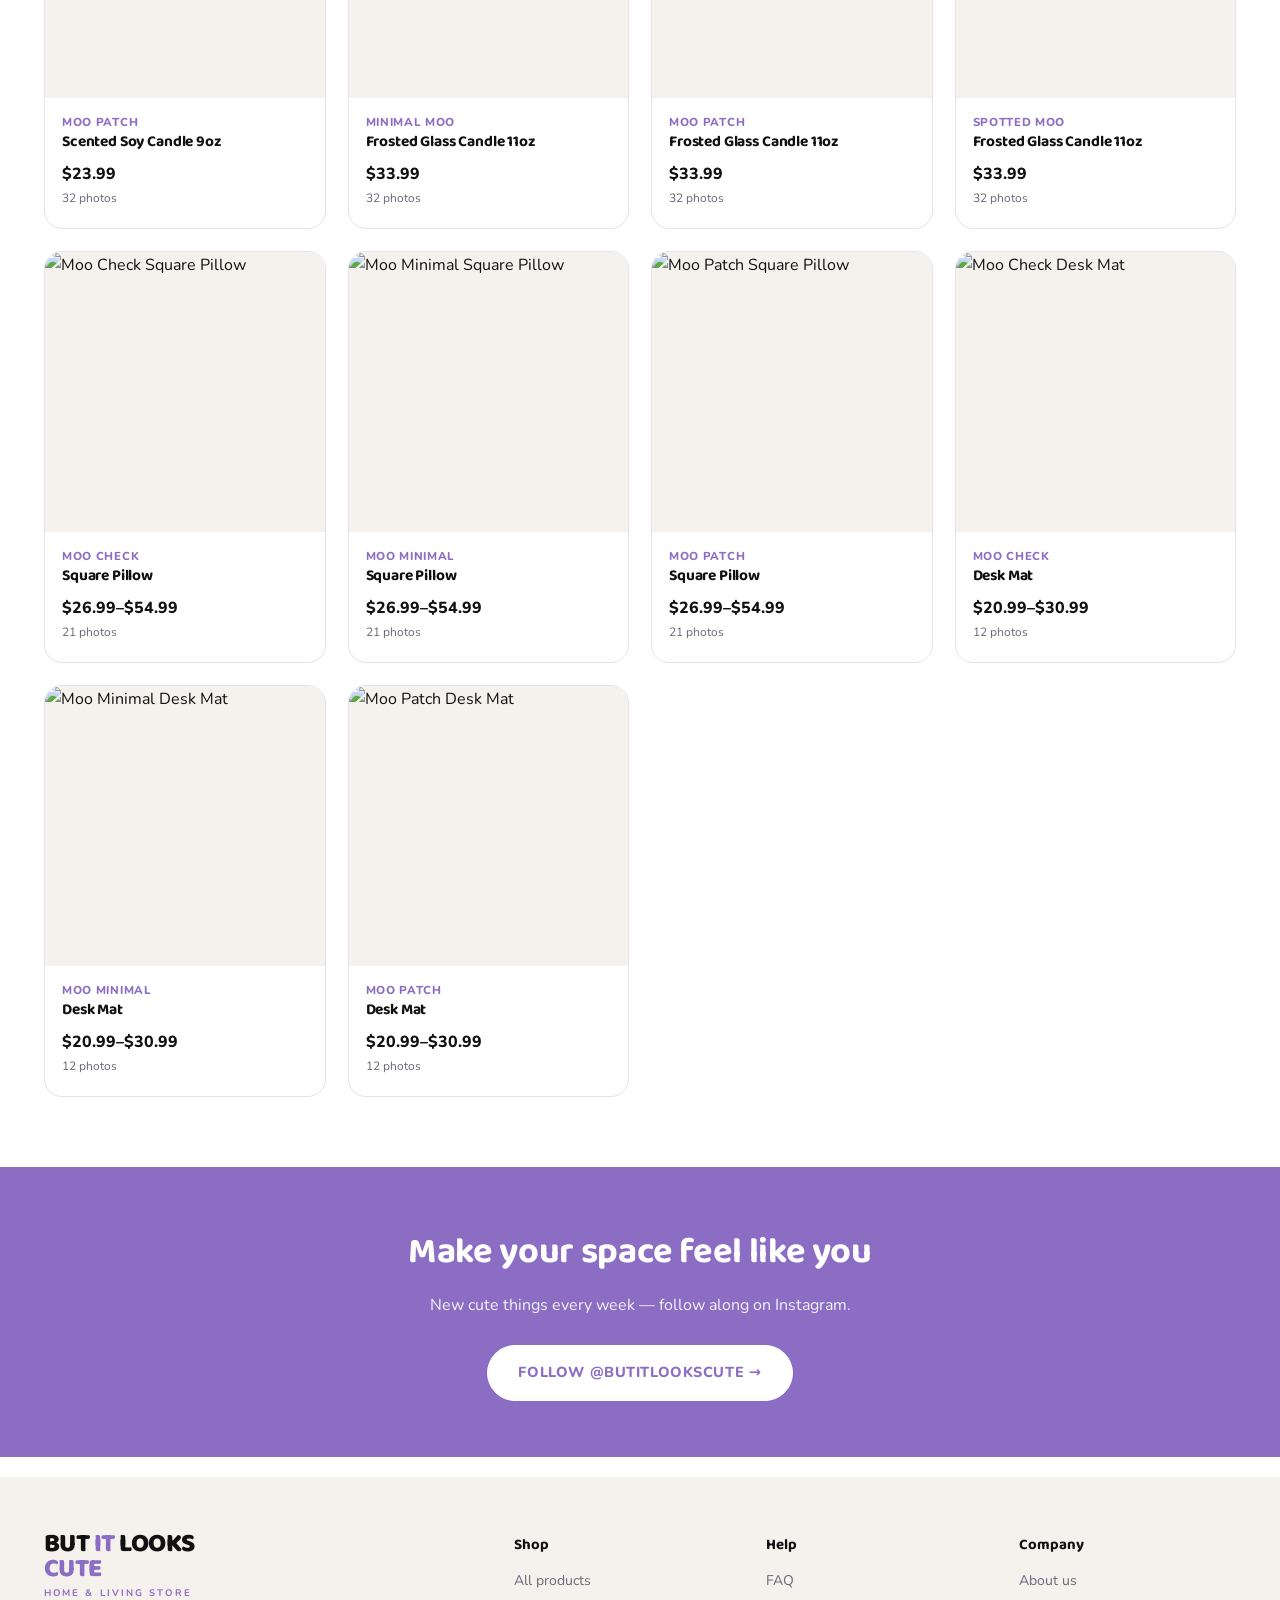
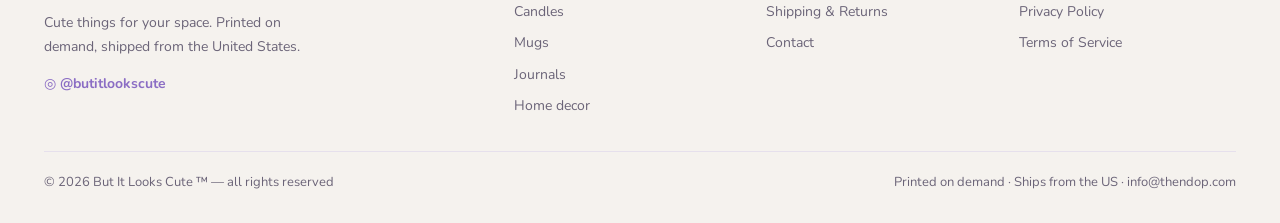
==== commit 1587aef8: "Sitede iletisim adresi info@thendop.com butitlookscute.com'dan GONDERIM henuz kurulu degil — Cloudfl" ====
--- a/index.html
+++ b/index.html
@@ -30,7 +30,7 @@
  "url":"https://butitlookscute.com/","logo":"https://butitlookscute.com/img/banner-1.jpg",
  "image":"https://butitlookscute.com/img/banner-1.jpg",
  "description":"Cute things for your space. Playful home and living products — mugs, candles, journals, pillows and desk mats. Printed on demand, shipped from the US.",
- "email":"info@butitlookscute.com","sameAs":["https://instagram.com/butitlookscute"],
+ "email":"info@thendop.com","sameAs":["https://instagram.com/butitlookscute"],
  "areaServed":{"@type":"Country","name":"United States"},
  "currenciesAccepted":"USD","paymentAccepted":"Credit Card"
 }</script>
@@ -287,7 +287,7 @@
   </div>
   <div class="fbot">
     <span>© 2026 But It Looks Cute ™ — all rights reserved</span>
-    <span>Printed on demand · Ships from the US · <a href="mailto:info@butitlookscute.com">info@butitlookscute.com</a></span>
+    <span>Printed on demand · Ships from the US · <a href="mailto:info@thendop.com">info@thendop.com</a></span>
   </div>
 </div></footer>
 <script src="/sepet.js" defer></script>
